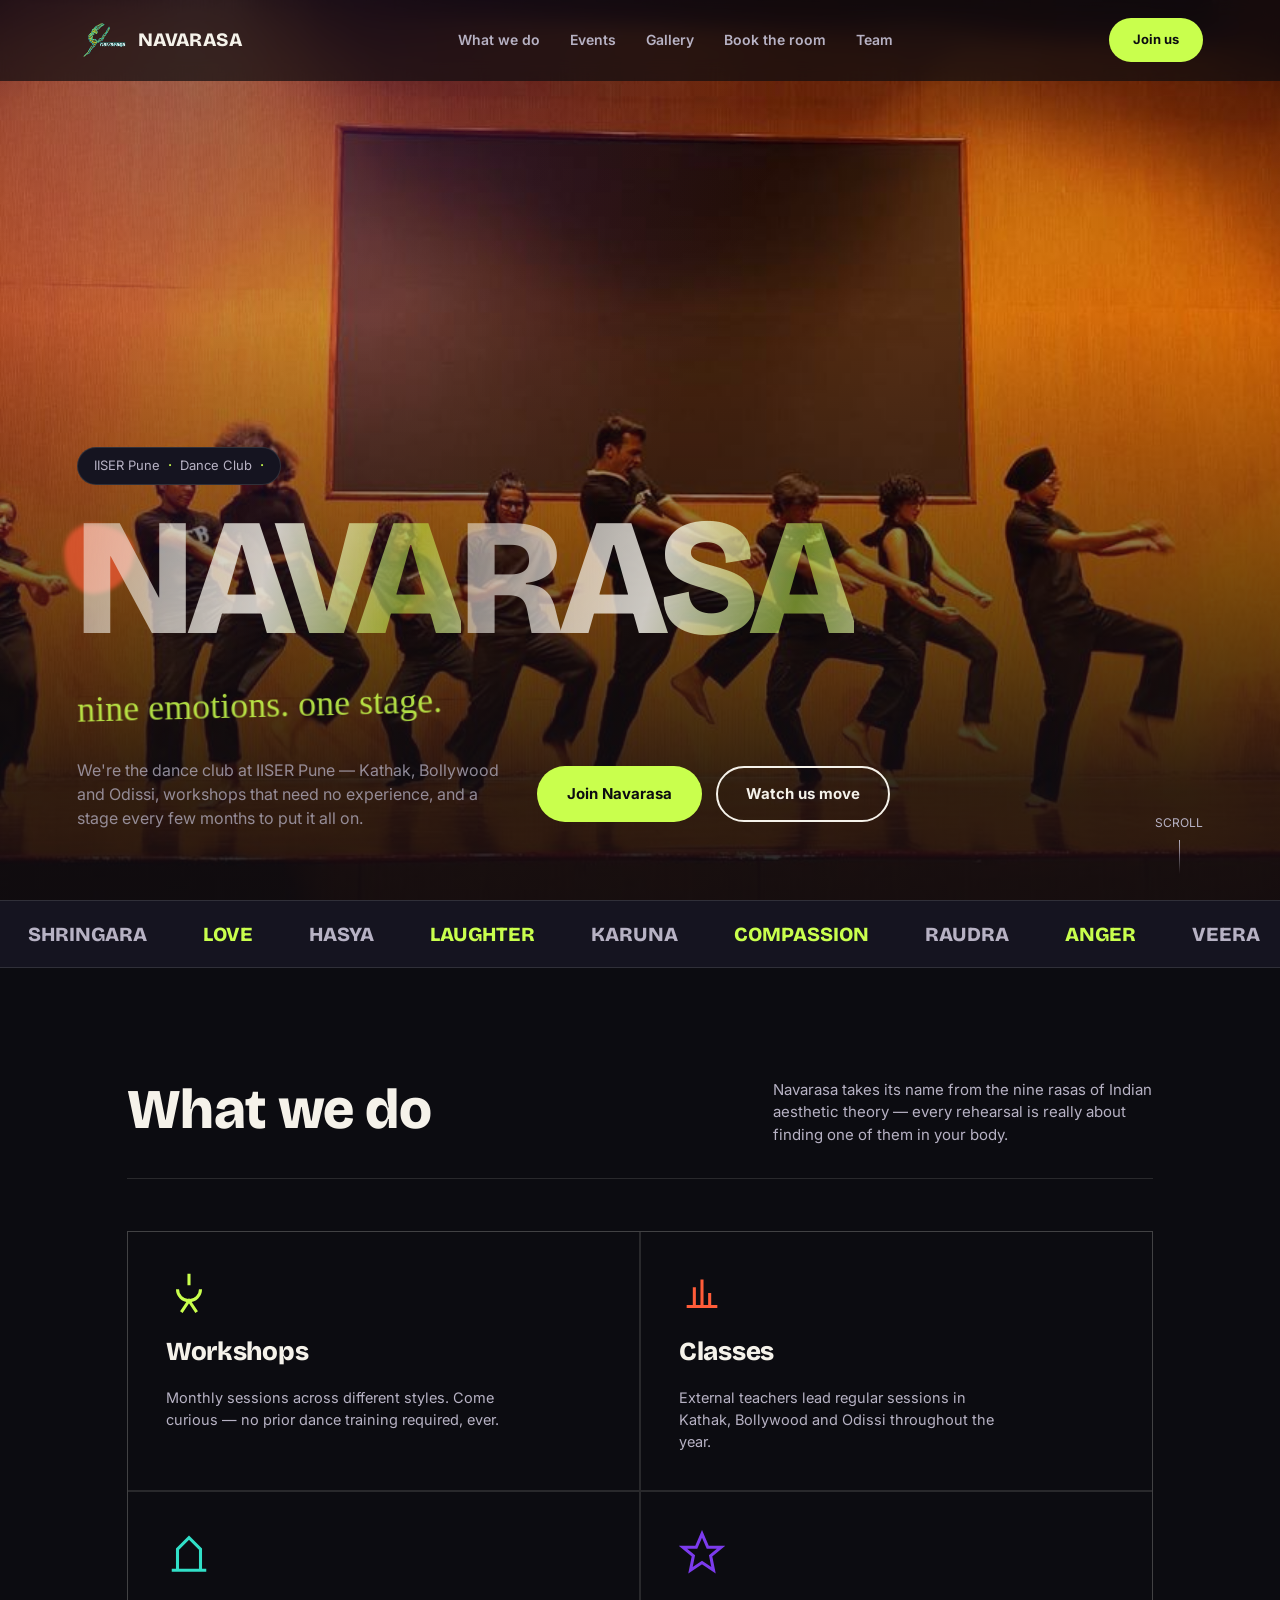
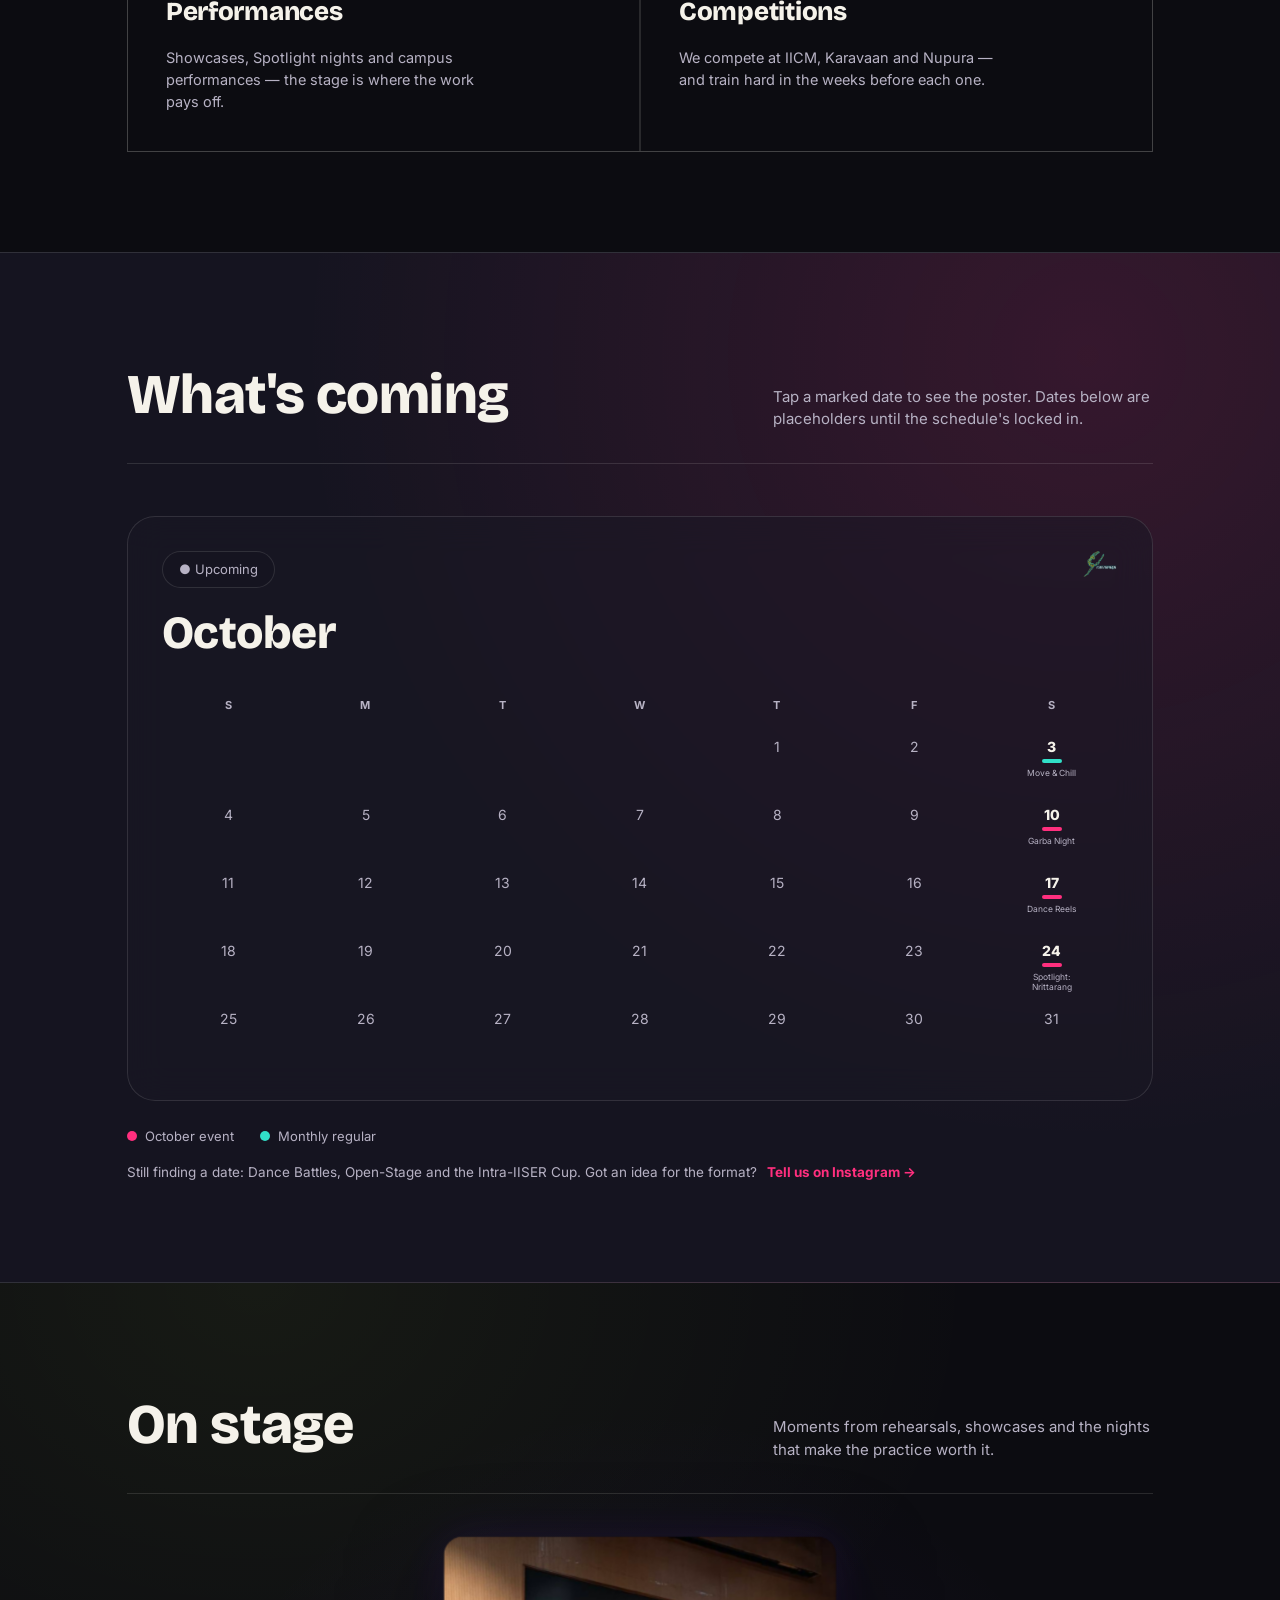
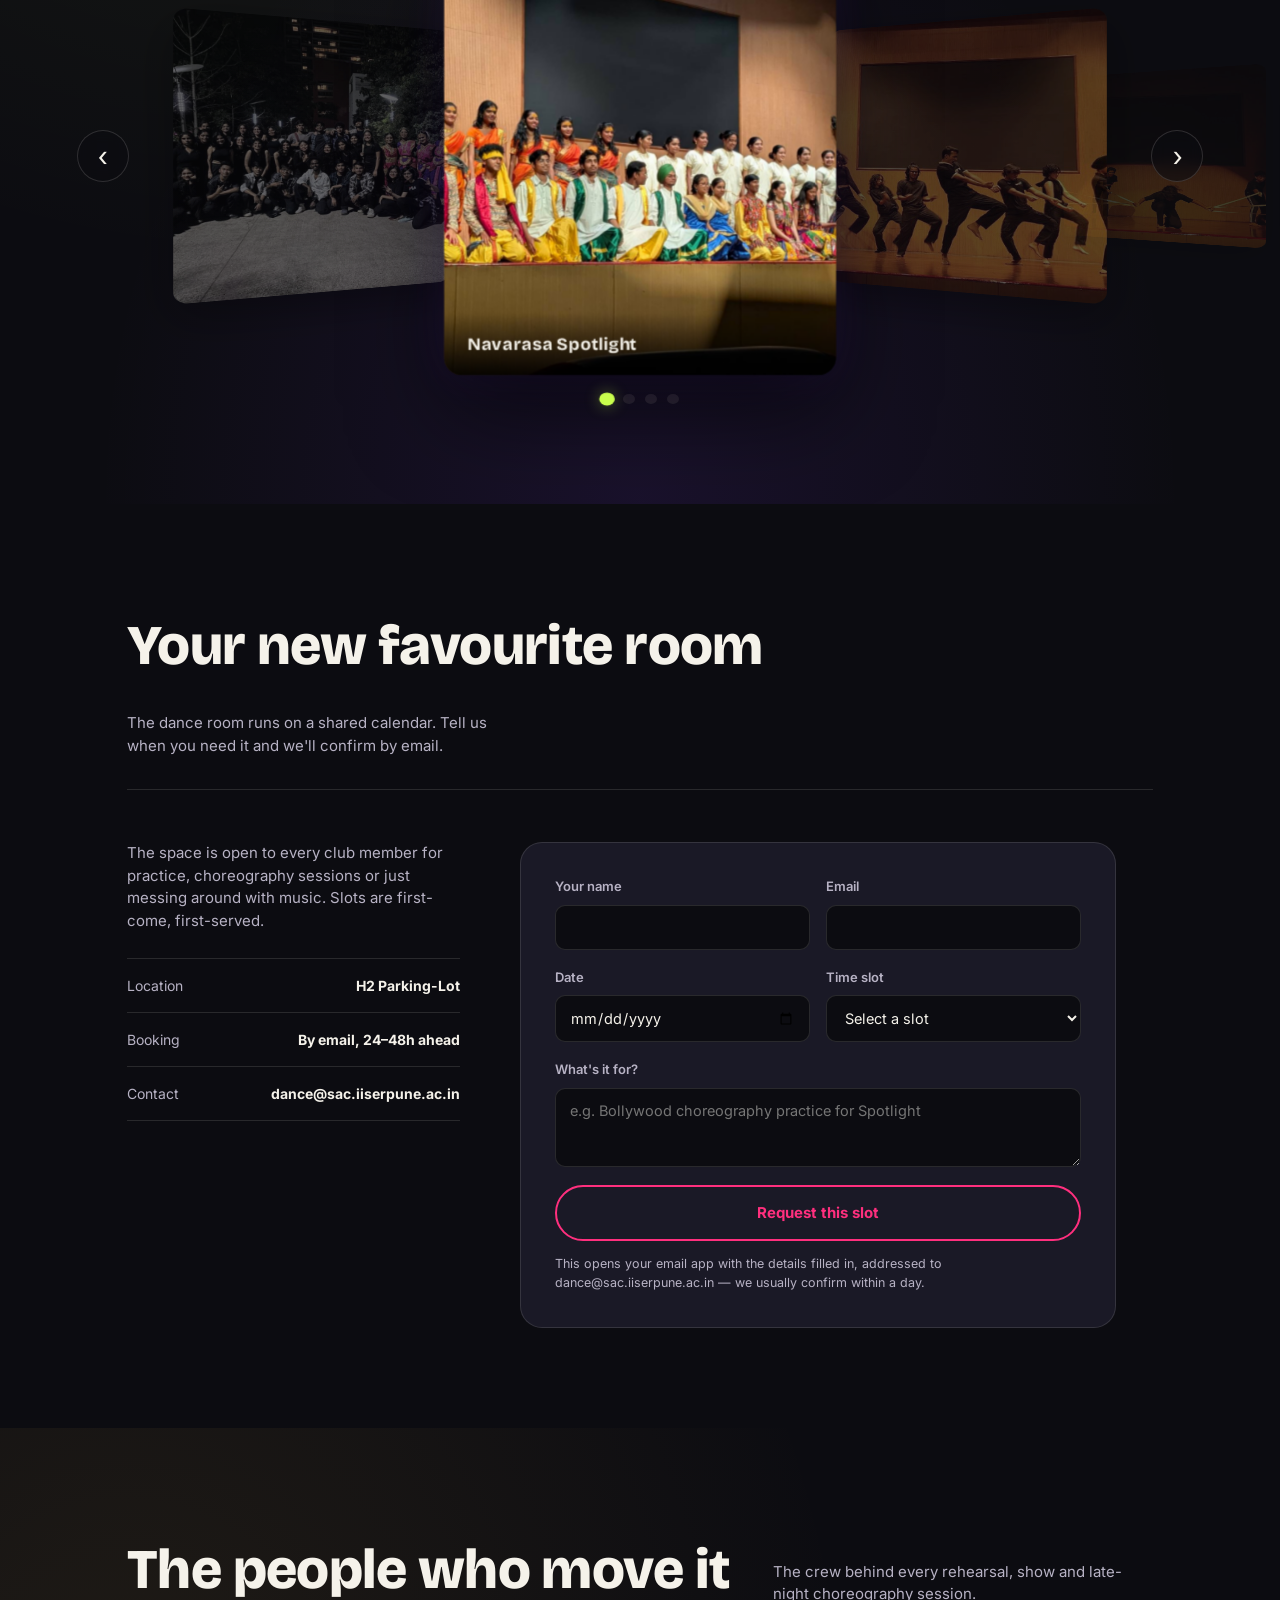
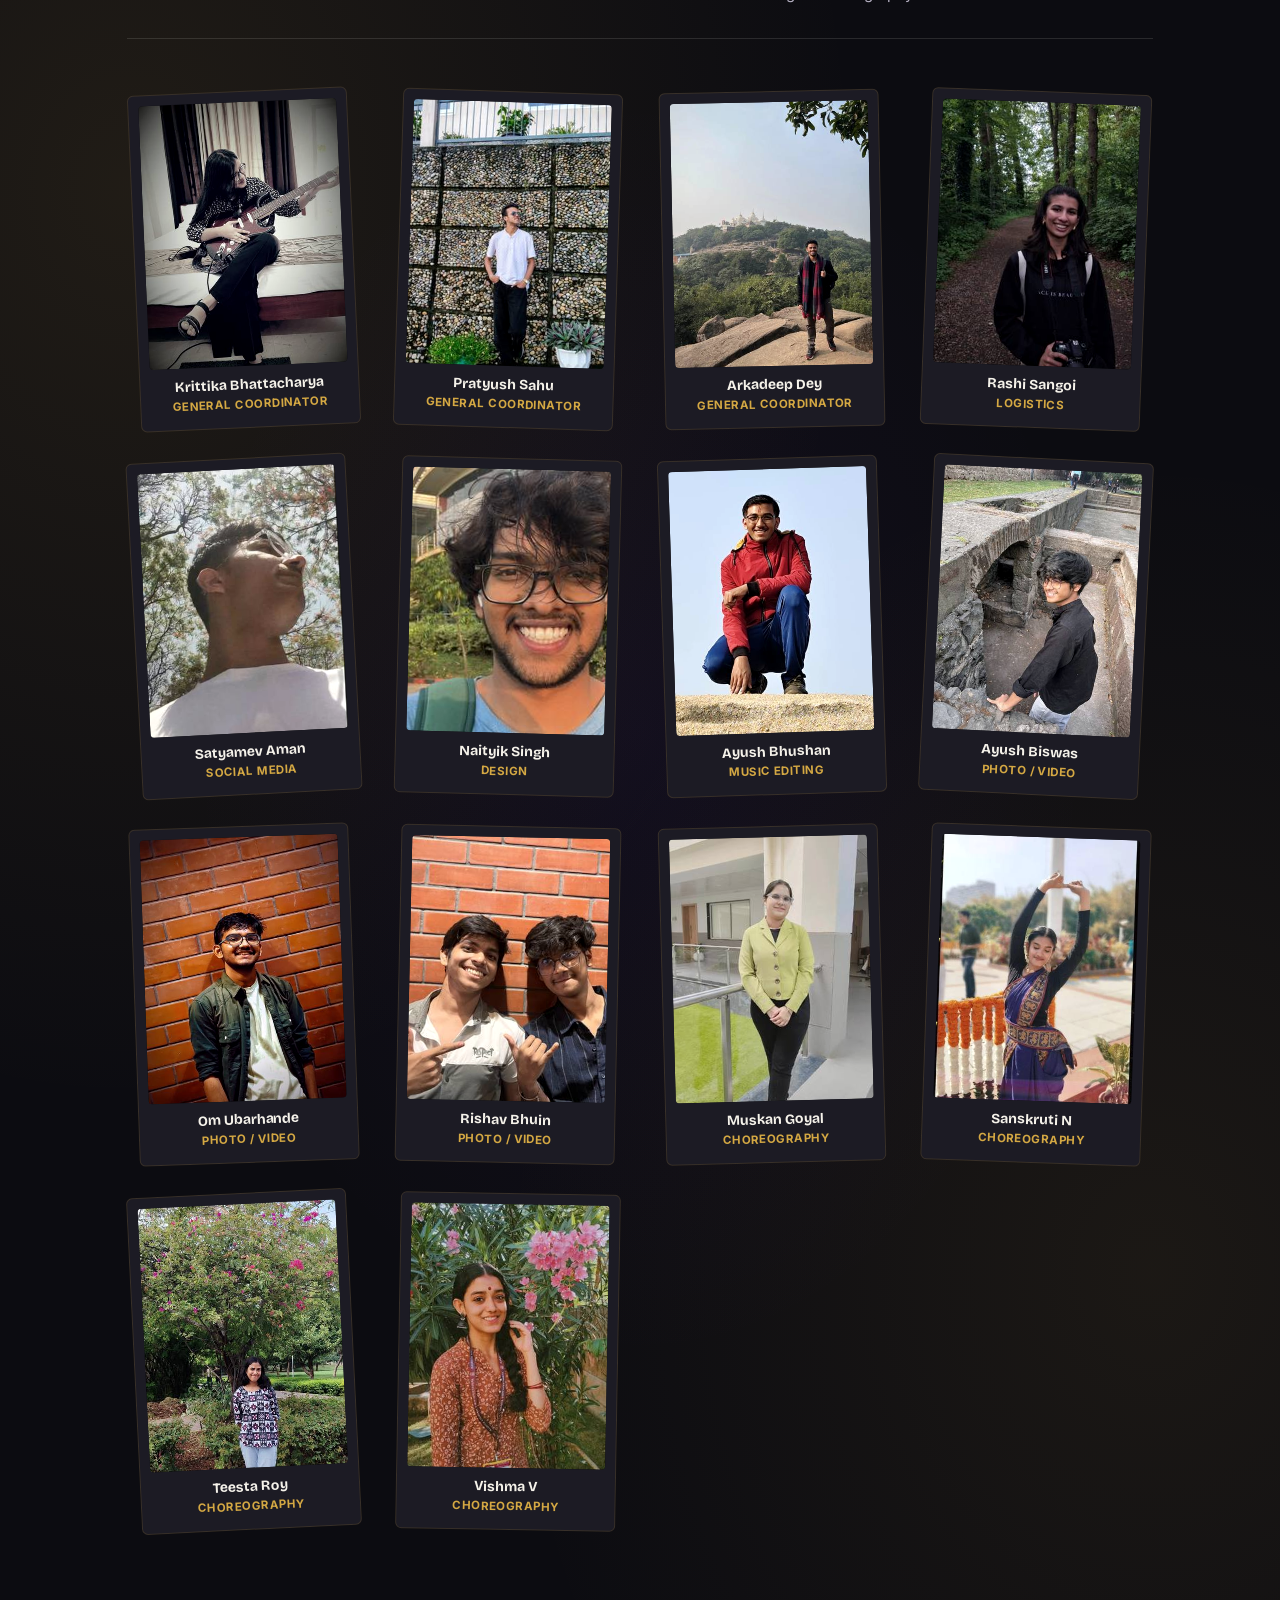
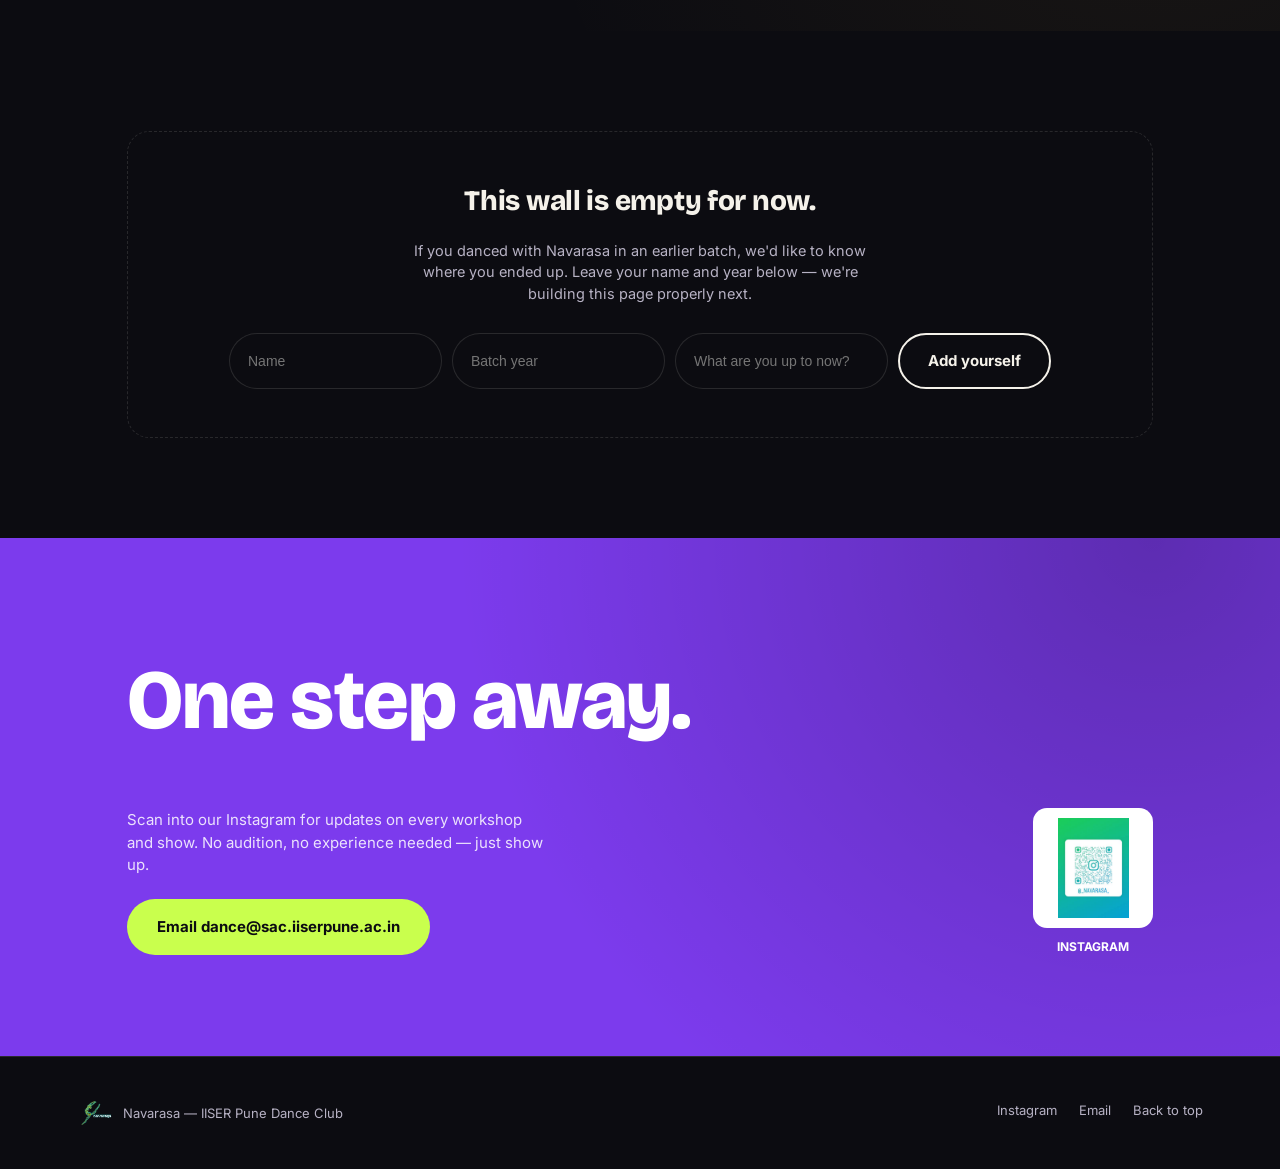
==== navarasa-site/index.html @ 0c827e40 "updated on 11-09, main appearance of calender changed and added dynamic effect" ====
<!doctype html>
<html lang="en">
<head>
<meta charset="utf-8">
<meta name="viewport" content="width=device-width, initial-scale=1">
<title>Navarasa — IISER Pune Dance Club</title>
<meta name="description" content="Navarasa is the dance club of IISER Pune. Workshops, performances and competitions across Kathak, Bollywood and Odissi.">
<link rel="preconnect" href="https://fonts.googleapis.com">
<link rel="preconnect" href="https://fonts.gstatic.com" crossorigin>
<link href="https://fonts.googleapis.com/css2?family=Bricolage+Grotesque:opsz,wght@12..96,400..800&family=Permanent+Marker&family=Inter:wght@400;500;600;700&display=swap" rel="stylesheet">
<link rel="stylesheet" href="css/style.css">
</head>
<body>

<!-- ============ NAV ============ -->
<div class="topbar" id="topbar">
  <a href="#top" class="brand"><img src="assets/logo.png" alt="Navarasa logo"><span>NAVARASA</span></a>
  <nav class="nav-links">
    <a href="#movement">What we do</a>
    <a href="#events">Events</a>
    <a href="#gallery">Gallery</a>
    <a href="#booking">Book the room</a>
    <a href="#team">Team</a>
  </nav>
  <div class="nav-cta">
    <a href="#join" class="btn btn-acid" style="padding:10px 22px; font-size:13px;">Join us</a>
    <button class="menu-btn" id="menuOpen" aria-label="Open menu">☰</button>
  </div>
</div>

<div class="drawer" id="drawer">
  <div class="drawer-head">
    <span class="brand"><img src="assets/logo.png" alt="" style="height:30px"></span>
    <button class="menu-btn" id="menuClose" aria-label="Close menu" style="border-color:var(--line)">✕</button>
  </div>
  <nav>
    <a href="#movement" class="dl">What we do</a>
    <a href="#events" class="dl">Events</a>
    <a href="#gallery" class="dl">Gallery</a>
    <a href="#booking" class="dl">Book the room</a>
    <a href="#team" class="dl">Team</a>
    <a href="#join" class="dl" style="color:var(--acid)">Join Navarasa</a>
  </nav>
</div>

<!-- ============ HERO ============ -->
<header id="top" class="hero">
  <div class="hero-media">
    <img src="assets/performance-stage.jpg" alt="Navarasa dancers performing on stage">
  </div>
  <span class="blob blob-coral"></span>

  <div class="hero-content">
    <div class="hero-badge">
      <span class="eyebrow-pill">IISER Pune <b>·</b> Dance Club <b>·</b></span>
    </div>
    <h1><span>NAVA</span><span>RASA</span></h1>
    <span class="brush">nine emotions. one stage.</span>
    <div class="hero-row">
      <p class="hero-sub">We're the dance club at IISER Pune — Kathak, Bollywood and Odissi, workshops that need no experience, and a stage every few months to put it all on.</p>
      <div style="display:flex; gap:14px; flex-wrap:wrap;">
        <a href="#join" class="btn btn-acid">Join Navarasa</a>
        <a href="#gallery" class="btn btn-outline">Watch us move</a>
      </div>
    </div>
  </div>
  <div class="scroll-cue"><span>SCROLL</span><span class="line"></span></div>
</header>

<!-- ============ MARQUEE — the nine rasas ============ -->
<div class="marquee" aria-hidden="true">
  <div class="marquee-track" id="marqueeTrack">
    <span>SHRINGARA</span><span class="on">LOVE</span><span>HASYA</span><span class="on">LAUGHTER</span><span>KARUNA</span><span class="on">COMPASSION</span><span>RAUDRA</span><span class="on">ANGER</span><span>VEERA</span><span class="on">HEROISM</span><span>BHAYANAKA</span><span class="on">FEAR</span><span>BIBHATSA</span><span class="on">DISGUST</span><span>ADBHUTA</span><span class="on">WONDER</span><span>SHANTA</span><span class="on">PEACE</span>
  </div>
</div>

<!-- ============ WHAT WE DO ============ -->
<section class="section" id="movement">
  <div class="wrap">
    <div class="head-row">
      <h2>What we do</h2>
      <p>Navarasa takes its name from the nine rasas of Indian aesthetic theory — every rehearsal is really about finding one of them in your body.</p>
    </div>
    <div class="tiles">
      <div class="tile">
        <svg class="ic" viewBox="0 0 24 24" fill="none" stroke="var(--acid)" stroke-width="1.6"><path d="M12 2v6M8 22l4-6 4 6M6 10a6 6 0 0012 0"/></svg>
        <h3>Workshops</h3>
        <p>Monthly sessions across different styles. Come curious — no prior dance training required, ever.</p>
      </div>
      <div class="tile">
        <svg class="ic" viewBox="0 0 24 24" fill="none" stroke="var(--coral)" stroke-width="1.6"><path d="M4 19h16M8 19V9m4 10V5m4 14v-7"/></svg>
        <h3>Classes</h3>
        <p>External teachers lead regular sessions in Kathak, Bollywood and Odissi throughout the year.</p>
      </div>
      <div class="tile">
        <svg class="ic" viewBox="0 0 24 24" fill="none" stroke="var(--cyan)" stroke-width="1.6"><path d="M3 21h18M6 21V10l6-6 6 6v11"/></svg>
        <h3>Performances</h3>
        <p>Showcases, Spotlight nights and campus performances — the stage is where the work pays off.</p>
      </div>
      <div class="tile">
        <svg class="ic" viewBox="0 0 24 24" fill="none" stroke="var(--violet)" stroke-width="1.6"><path d="M12 2l3 7h7l-5.5 4.5L18 21l-6-4-6 4 1.5-7.5L2 9h7z"/></svg>
        <h3>Competitions</h3>
        <p>We compete at IICM, Karavaan and Nupura — and train hard in the weeks before each one.</p>
      </div>
    </div>
  </div>
</section>

<!-- ============ EVENTS — CALENDAR ============ -->
<section class="section events-section" id="events">
  <div class="wrap">
    <div class="head-row">
      <h2>What's coming</h2>
      <p>Tap a marked date to see the poster. Dates below are placeholders until the schedule's locked in.</p>
    </div>

    <div class="calendar-card">
      <div class="calendar-head">
        <div>
          <span class="eyebrow-pill">● Upcoming</span>
          <h3 class="calendar-month">October</h3>
        </div>
        <img class="calendar-mark" src="assets/logo.png" alt="Navarasa">
      </div>
      <div class="calendar-grid" id="calendarGrid">
        <span class="cal-dow">S</span><span class="cal-dow">M</span><span class="cal-dow">T</span><span class="cal-dow">W</span><span class="cal-dow">T</span><span class="cal-dow">F</span><span class="cal-dow">S</span>
        <!-- day cells injected by script.js -->
      </div>
    </div>

    <div class="calendar-legend">
      <span class="legend-item"><span class="legend-dot cat-october"></span>October event</span>
      <span class="legend-item"><span class="legend-dot cat-monthly"></span>Monthly regular</span>
    </div>
    <p class="events-note">Still finding a date: Dance Battles, Open-Stage and the Intra-IISER Cup. Got an idea for the format? <a href="https://instagram.com/_navarasa_" target="_blank" rel="noopener">Tell us on Instagram →</a></p>
  </div>
</section>

<div class="poster-modal" id="posterModal">
  <button class="poster-close" id="posterClose">Close ✕</button>
  <div class="poster-card" id="posterCard"></div>
</div>

<!-- ============ GALLERY — 3D CAROUSEL ============ -->
<section class="section gallery-section" id="gallery">
  <div class="wrap">
    <div class="head-row">
      <h2>On stage</h2>
      <p>Moments from rehearsals, showcases and the nights that make the practice worth it.</p>
    </div>
  </div>
  <div class="stage-carousel-wrap">
    <button class="carousel-arrow carousel-prev" id="carouselPrev" aria-label="Previous image">‹</button>
    <div class="stage-carousel" id="stageCarousel">
      <div class="carousel-track" id="carouselTrack">
        <div class="carousel-slide" data-full="assets/dancers-stage-1.jpg">
          <img src="assets/dancers-stage-1.jpg" alt="Navarasa dancers in costume on stage">
          <span class="slide-label">Navarasa Spotlight</span>
        </div>
        <div class="carousel-slide" data-full="assets/performance-stage.jpg">
          <img src="assets/performance-stage.jpg" alt="Contemporary dance on stage">
          <span class="slide-label">Stage Nights</span>
        </div>
        <div class="carousel-slide" data-full="assets/dancers-group-1.jpg">
          <img src="assets/dancers-group-1.jpg" alt="Ribbon dance performance">
          <span class="slide-label">Group Performance</span>
        </div>
        <div class="carousel-slide" data-full="assets/dancers-group-2.jpg">
          <img src="assets/dancers-group-2.jpg" alt="Navarasa team photo after a show">
          <span class="slide-label">After the Show</span>
        </div>
      </div>
    </div>
    <button class="carousel-arrow carousel-next" id="carouselNext" aria-label="Next image">›</button>
  </div>
  <div class="carousel-dots" id="carouselDots"></div>
</section>

<div class="lightbox" id="lightbox">
  <button class="lightbox-close" id="lightboxClose" aria-label="Close">✕</button>
  <img id="lightboxImg" src="" alt="">
</div>

<!-- ============ BOOKING ============ -->
<section class="section booking" id="booking">
  <span class="vertical-note">BOOK THE ROOM</span>
  <div class="wrap">
    <div class="head-row">
      <h2>Your new favourite room</h2>
      <p>The dance room runs on a shared calendar. Tell us when you need it and we'll confirm by email.</p>
    </div>
    <div class="booking-wrap">
      <div>
        <p style="color:var(--paper-dim); font-size:15px; max-width:400px;">The space is open to every club member for practice, choreography sessions or just messing around with music. Slots are first-come, first-served.</p>
        <div class="room-facts">
          <div><span>Location</span><b>H2 Parking-Lot</b></div>
          <div><span>Booking</span><b>By email, 24–48h ahead</b></div>
          <div><span>Contact</span><b>dance@sac.iiserpune.ac.in</b></div>
        </div>
      </div>

      <form class="form-card" id="bookingForm">
        <div class="field-row">
          <div class="field"><label for="bName">Your name</label><input type="text" id="bName" required></div>
          <div class="field"><label for="bEmail">Email</label><input type="email" id="bEmail" required></div>
        </div>
        <div class="field-row">
          <div class="field"><label for="bDate">Date</label><input type="date" id="bDate" required></div>
          <div class="field"><label for="bSlot">Time slot</label>
            <select id="bSlot" required>
              <option value="">Select a slot</option>
              <option>7:00 AM – 9:00 AM</option>
              <option>5:00 PM – 7:00 PM</option>
              <option>7:00 PM – 9:00 PM</option>
              <option>9:00 PM – 11:00 PM</option>
            </select>
          </div>
        </div>
        <div class="field"><label for="bPurpose">What's it for?</label><textarea id="bPurpose" rows="3" placeholder="e.g. Bollywood choreography practice for Spotlight"></textarea></div>
        <button type="submit" class="btn btn-magenta-outline" style="width:100%;">Request this slot</button>
        <p class="form-note">This opens your email app with the details filled in, addressed to dance@sac.iiserpune.ac.in — we usually confirm within a day.</p>
        <div class="confirm-box" id="confirmBox">Your email app should now be open with the request drafted. Send it and we'll get back to you.</div>
      </form>
    </div>
  </div>
</section>

<!-- ============ TEAM — POLAROID, DYNAMIC ============ -->
<section class="section team-section" id="team">
  <div class="team-bg-decor"></div>
  <div class="wrap">
    <div class="head-row">
      <h2>The people who move it</h2>
      <p>The crew behind every rehearsal, show and late-night choreography session.</p>
    </div>

    <div class="polaroid-grid" id="polaroidGrid">
      <div class="polaroid-card" style="--tilt:-2.5deg">
        <div class="polaroid-frame"><img src="assets/team-krittika.jpg" alt="Krittika Bhattacharya"></div>
        <div class="polaroid-info"><span class="polaroid-name">Krittika Bhattacharya</span><span class="polaroid-role">General Coordinator</span></div>
      </div>
      <div class="polaroid-card" style="--tilt:1.8deg">
        <div class="polaroid-frame"><img src="assets/team-pratyush.jpg" alt="Pratyush Sahu"></div>
        <div class="polaroid-info"><span class="polaroid-name">Pratyush Sahu</span><span class="polaroid-role">General Coordinator</span></div>
      </div>
      <div class="polaroid-card" style="--tilt:-1.2deg">
        <div class="polaroid-frame"><img src="assets/team-arkadeep.jpg" alt="Arkadeep Dey"></div>
        <div class="polaroid-info"><span class="polaroid-name">Arkadeep Dey</span><span class="polaroid-role">General Coordinator</span></div>
      </div>
      <div class="polaroid-card" style="--tilt:2.2deg">
        <div class="polaroid-frame"><img src="assets/team-rashi.jpg" alt="Rashi Sangoi"></div>
        <div class="polaroid-info"><span class="polaroid-name">Rashi Sangoi</span><span class="polaroid-role">Logistics</span></div>
      </div>
      <div class="polaroid-card" style="--tilt:-3deg">
        <div class="polaroid-frame"><img src="assets/team-satyamev.jpg" alt="Satyamev Aman"></div>
        <div class="polaroid-info"><span class="polaroid-name">Satyamev Aman</span><span class="polaroid-role">Social Media</span></div>
      </div>
      <div class="polaroid-card" style="--tilt:1.5deg">
        <div class="polaroid-frame"><img src="assets/team-naityik.jpg" alt="Naityik Singh"></div>
        <div class="polaroid-info"><span class="polaroid-name">Naityik Singh</span><span class="polaroid-role">Design</span></div>
      </div>
      <div class="polaroid-card" style="--tilt:-1.8deg">
        <div class="polaroid-frame"><img src="assets/team-ayushb.jpg" alt="Ayush Bhushan"></div>
        <div class="polaroid-info"><span class="polaroid-name">Ayush Bhushan</span><span class="polaroid-role">Music Editing</span></div>
      </div>
      <div class="polaroid-card" style="--tilt:2.8deg">
        <div class="polaroid-frame"><img src="assets/team-ayushbiswas.jpg" alt="Ayush Biswas"></div>
        <div class="polaroid-info"><span class="polaroid-name">Ayush Biswas</span><span class="polaroid-role">Photo / Video</span></div>
      </div>
      <div class="polaroid-card" style="--tilt:-2deg">
        <div class="polaroid-frame"><img src="assets/team-om.jpg" alt="Om Ubarhande"></div>
        <div class="polaroid-info"><span class="polaroid-name">Om Ubarhande</span><span class="polaroid-role">Photo / Video</span></div>
      </div>
      <div class="polaroid-card" style="--tilt:1.2deg">
        <div class="polaroid-frame"><img src="assets/team-rishav.jpg" alt="Rishav Bhuin"></div>
        <div class="polaroid-info"><span class="polaroid-name">Rishav Bhuin</span><span class="polaroid-role">Photo / Video</span></div>
      </div>
      <div class="polaroid-card" style="--tilt:-1.5deg">
        <div class="polaroid-frame"><img src="assets/team-muskan.jpg" alt="Muskan Goyal"></div>
        <div class="polaroid-info"><span class="polaroid-name">Muskan Goyal</span><span class="polaroid-role">Choreography</span></div>
      </div>
      <div class="polaroid-card" style="--tilt:2deg">
        <div class="polaroid-frame"><img src="assets/team-sanskruti.jpg" alt="Sanskruti N"></div>
        <div class="polaroid-info"><span class="polaroid-name">Sanskruti N</span><span class="polaroid-role">Choreography</span></div>
      </div>
      <div class="polaroid-card" style="--tilt:-2.8deg">
        <div class="polaroid-frame"><img src="assets/team-teesta.jpg" alt="Teesta Roy"></div>
        <div class="polaroid-info"><span class="polaroid-name">Teesta Roy</span><span class="polaroid-role">Choreography</span></div>
      </div>
      <div class="polaroid-card" style="--tilt:1deg">
        <div class="polaroid-frame"><img src="assets/team-vishma.jpg" alt="Vishma V"></div>
        <div class="polaroid-info"><span class="polaroid-name">Vishma V</span><span class="polaroid-role">Choreography</span></div>
      </div>
    </div>
  </div>
</section>

<!-- ============ ALUMNI ============ -->
<section class="section" id="alumni">
  <div class="wrap">
    <div class="alumni-box">
      <h3>This wall is empty for now.</h3>
      <p>If you danced with Navarasa in an earlier batch, we'd like to know where you ended up. Leave your name and year below — we're building this page properly next.</p>
      <form class="alumni-form" id="alumniForm">
        <input type="text" placeholder="Name" id="alName" required>
        <input type="text" placeholder="Batch year" id="alYear" required>
        <input type="text" placeholder="What are you up to now?" id="alNow">
        <button type="submit" class="btn btn-outline">Add yourself</button>
      </form>
      <p class="form-note" id="alumniNote" style="display:none; color:var(--acid);">Thanks — this opens an email to the club so we can add you.</p>
    </div>
  </div>
</section>

<!-- ============ JOIN ============ -->
<section class="section join" id="join">
  <div class="wrap">
    <h2>One step away.</h2>
    <div class="join-row">
      <div class="join-info">
        <p>Scan into our Instagram for updates on every workshop and show. No audition, no experience needed — just show up.</p>
        <a href="mailto:dance@sac.iiserpune.ac.in" class="btn btn-acid">Email dance@sac.iiserpune.ac.in</a>
      </div>
      <div class="qr-row">
        <div class="qr-card"><div class="box"><img src="assets/qr-instagram.jpg" alt="Instagram QR code for @_navarasa_"></div><span>INSTAGRAM</span></div>
      </div>
    </div>
  </div>
</section>

<footer>
  <a href="#top" class="fbrand"><img src="assets/logo.png" alt=""><span>Navarasa — IISER Pune Dance Club</span></a>
  <div class="flinks">
    <a href="https://instagram.com/_navarasa_" target="_blank" rel="noopener">Instagram</a>
    <a href="mailto:dance@sac.iiserpune.ac.in">Email</a>
    <a href="#top">Back to top</a>
  </div>
</footer>

<script src="js/script.js"></script>
</body>
</html>
---- navarasa-site/css/style.css ----
/* ============ TOKENS ============ */
:root{
  --ink:#0c0c11;
  --ink-soft:#151420;
  --card:#1a1926;
  --line:rgba(245,242,234,.12);
  --paper:#f5f2ea;
  --paper-dim:#b7b2c4;
  --violet:#7c3bed;
  --violet-deep:#4b1fb0;
  --acid:#c9ff4d;
  --coral:#ff5c39;
  --magenta:#ff2f7e;
  --cyan:#31e0c8;
  --gold:#d4a843;

  --display:"Bricolage Grotesque", "Inter", sans-serif;
  --brush:"Permanent Marker", cursive;
  --sans:"Inter", -apple-system, sans-serif;

  --wrap: 1180px;
  --edge: 6vw;
}
@media (max-width:640px){ :root{ --edge: 22px; } }

*{ box-sizing:border-box; }
html{ scroll-behavior:smooth; }
body{
  margin:0;
  background:var(--ink);
  color:var(--paper);
  font-family:var(--sans);
  line-height:1.5;
  -webkit-font-smoothing:antialiased;
}
img{ max-width:100%; display:block; }
a{ color:inherit; text-decoration:none; }
h1,h2,h3,h4{ font-family:var(--display); font-weight:800; margin:0; letter-spacing:-0.01em; }
p{ margin:0; }
:focus-visible{ outline:3px solid var(--acid); outline-offset:3px; }
button{ font:inherit; color:inherit; cursor:pointer; }

.wrap{ max-width:var(--wrap); margin:0 auto; padding:0 var(--edge); }
.section{ padding:100px 0; position:relative; }
@media (max-width:640px){ .section{ padding:64px 0; } }

.eyebrow-pill{
  display:inline-flex; align-items:center; gap:8px;
  background:var(--ink-soft); border:1px solid var(--line);
  padding:8px 16px; border-radius:999px;
  font-size:13px; color:var(--paper-dim);
}
.eyebrow-pill b{ color:var(--acid); font-weight:600; }

.btn{
  display:inline-flex; align-items:center; justify-content:center; gap:10px;
  padding:15px 28px; border-radius:999px; font-weight:700; font-size:15px;
  border:2px solid transparent; transition:transform .18s ease, background .18s ease;
  cursor:pointer;
}
.btn:hover{ transform:translateY(-2px); }
.btn-acid{ background:var(--acid); color:#0c0c11; }
.btn-acid:hover{ background:#dfffa0; }
.btn-outline{ background:transparent; border-color:var(--paper); color:var(--paper); }
.btn-outline:hover{ background:var(--paper); color:#0c0c11; }
.btn-magenta-outline{ background:transparent; border-color:var(--magenta); color:var(--magenta); }
.btn-magenta-outline:hover{ background:var(--magenta); color:#fff; }

.tag{
  font-size:12px; font-weight:700; letter-spacing:.02em;
  padding:5px 12px; border-radius:999px; display:inline-block;
}
.status-october{ background:rgba(255,47,126,.16); color:var(--magenta); }
.status-monthly{ background:rgba(49,224,200,.16); color:var(--cyan); }

@media (prefers-reduced-motion: reduce){
  *{ animation-duration:.001ms !important; animation-iteration-count:1 !important; transition-duration:.001ms !important; scroll-behavior:auto !important; }
}

/* ============ NAV ============ */
.topbar{
  position:fixed; top:0; left:0; right:0; z-index:500;
  display:flex; align-items:center; justify-content:space-between;
  padding:18px var(--edge);
  background:rgba(12,12,17,.7);
  backdrop-filter:blur(10px);
  border-bottom:1px solid transparent;
  transition:border-color .3s, background .3s;
}
.topbar.scrolled{ border-color:var(--line); background:rgba(12,12,17,.92); }
.brand{ display:flex; align-items:center; gap:10px; }
.brand img{ height:34px; width:auto; }
.brand span{ font-family:var(--display); font-weight:800; font-size:19px; letter-spacing:.02em; }
.nav-links{ display:flex; gap:30px; font-size:14px; font-weight:600; }
.nav-links a{ color:var(--paper-dim); transition:color .2s; }
.nav-links a:hover{ color:var(--acid); }
.nav-cta{ display:flex; align-items:center; gap:16px; }
.menu-btn{
  display:none; background:none; border:1px solid var(--line); border-radius:10px;
  width:42px; height:42px; place-items:center;
}
@media (max-width:860px){
  .nav-links{ display:none; }
  .menu-btn{ display:grid; }
}
.drawer{
  position:fixed; inset:0; z-index:600; background:var(--ink);
  transform:translateY(-100%); transition:transform .35s cubic-bezier(.7,0,.2,1);
  display:flex; flex-direction:column; padding:24px var(--edge);
}
.drawer.open{ transform:none; }
.drawer-head{ display:flex; justify-content:space-between; align-items:center; margin-bottom:40px; }
.drawer nav{ display:flex; flex-direction:column; gap:26px; font-family:var(--display); font-size:32px; font-weight:800; }
.drawer nav a{ color:var(--paper); }

/* ============ HERO ============ */
.hero{
  position:relative; min-height:100vh; display:flex; flex-direction:column;
  justify-content:flex-end; overflow:hidden; padding-top:110px;
}
.hero-media{ position:absolute; inset:0; z-index:0; }
.hero-media img{ width:100%; height:100%; object-fit:cover; object-position:center 30%; filter:saturate(1.05); }
/* Lighter overlay so the background image shows through more clearly */
.hero-media::after{
  content:""; position:absolute; inset:0;
  background:
    linear-gradient(180deg, rgba(12,12,17,.30) 0%, rgba(12,12,17,.15) 35%, rgba(12,12,17,.85) 88%),
    radial-gradient(circle at 12% 8%, rgba(124,59,237,.30), transparent 45%);
}
/* Only the coral blob remains — green/acid blob removed */
.blob{ position:absolute; border-radius:50%; filter:blur(2px); z-index:1; pointer-events:none; }
.blob-coral{ width:70px; height:70px; background:var(--coral); bottom:34%; left:5vw; opacity:.65; border-radius:38% 62% 60% 40%/40% 40% 60% 60%; }

.hero-content{ position:relative; z-index:2; padding:0 var(--edge) 70px; }
.hero-badge{ margin-bottom:22px; }

/* Dynamic shimmer text — soft, low-saturation, so the photo behind still reads */
.hero h1{
  font-size:clamp(58px, 13vw, 168px); line-height:.86; letter-spacing:-.03em;
}
.hero h1 span{
  display:inline-block;
  background:linear-gradient(105deg,
    rgba(245,242,234,.5) 0%,
    rgba(245,242,234,.82) 20%,
    rgba(201,255,77,.5) 34%,
    rgba(245,242,234,.82) 48%,
    rgba(245,242,234,.5) 62%,
    rgba(245,242,234,.82) 80%,
    rgba(245,242,234,.5) 100%);
  background-size:260% 100%;
  -webkit-background-clip:text; background-clip:text; color:transparent;
  opacity:0; transform:translateY(40px);
  animation: riseUp .7s cubic-bezier(.2,.8,.2,1) forwards, heroShimmer 9s ease-in-out infinite;
}
.hero h1 span:nth-child(1){ animation-delay:.05s, 0s; }
.hero h1 span:nth-child(2){ animation-delay:.16s, .3s; }
@keyframes heroShimmer{
  0%{ background-position:0% 50%; }
  100%{ background-position:-260% 50%; }
}
@keyframes riseUp{ to{ opacity:1; transform:none; } }
.hero .brush{
  font-family:var(--brush); font-weight:400; color:var(--acid);
  font-size:clamp(22px, 3vw, 36px); display:block; margin-top:18px; transform:rotate(-1.5deg);
  opacity:.85;
}
.hero-row{ display:flex; flex-wrap:wrap; align-items:center; gap:20px; margin-top:36px; }
.hero-sub{ max-width:440px; color:rgba(183,178,196,.75); font-size:16px; }
.scroll-cue{ position:absolute; bottom:26px; right:var(--edge); z-index:2; color:var(--paper-dim); font-size:12px; display:flex; flex-direction:column; align-items:center; gap:8px; }
.scroll-cue .line{ width:1px; height:34px; background:linear-gradient(var(--paper-dim), transparent); animation:scrolldown 1.8s ease-in-out infinite; }
@keyframes scrolldown{ 0%{ transform:scaleY(0); transform-origin:top;} 50%{transform:scaleY(1); transform-origin:top;} 51%{transform-origin:bottom;} 100%{transform:scaleY(0); transform-origin:bottom;} }

/* (hero h1 span entrance + shimmer animation now defined above, combined) */

/* ============ MARQUEE ============ */
.marquee{
  border-top:1px solid var(--line); border-bottom:1px solid var(--line);
  background:var(--ink-soft); overflow:hidden; padding:18px 0;
}
.marquee-track{ display:flex; white-space:nowrap; width:max-content; animation:scroll 32s linear infinite; }
.marquee-track span{ font-family:var(--display); font-weight:800; font-size:20px; padding:0 28px; color:var(--paper-dim); }
.marquee-track span.on{ color:var(--acid); }
@keyframes scroll{ from{ transform:translateX(0); } to{ transform:translateX(-50%); } }

/* ============ SECTION HEADINGS ============ */
.head-row{ display:flex; align-items:flex-end; justify-content:space-between; gap:24px; flex-wrap:wrap; margin-bottom:52px; border-bottom:1px solid var(--line); padding-bottom:26px; }
.head-row h2{ font-size:clamp(34px,5vw,56px); }
.head-row p{ max-width:380px; color:var(--paper-dim); font-size:15px; padding-bottom:6px; }

/* ============ MOVEMENT / FEATURE TILES ============ */
.tiles{ display:grid; grid-template-columns:1fr 1fr; gap:2px; background:var(--line); border:1px solid var(--line); }
@media (max-width:760px){ .tiles{ grid-template-columns:1fr; } }
.tile{ background:var(--ink); padding:38px; display:flex; flex-direction:column; gap:16px; transition:background .25s; }
.tile:hover{ background:var(--ink-soft); }
.tile .ic{ width:46px; height:46px; }
.tile h3{ font-size:26px; }
.tile p{ color:var(--paper-dim); font-size:14.5px; max-width:340px; }

/* ============ EVENTS — CALENDAR ============ */
.events-section{ background:radial-gradient(circle at 85% 10%, rgba(255,47,126,.14), transparent 55%), var(--ink-soft); border-top:1px solid var(--line); border-bottom:1px solid var(--line); }

.calendar-card{
  background:rgba(26,25,38,.55);
  backdrop-filter:blur(18px); -webkit-backdrop-filter:blur(18px);
  border:1px solid var(--line); border-radius:28px;
  padding:34px; margin-bottom:26px;
}
@media (max-width:640px){ .calendar-card{ padding:22px 16px; border-radius:20px; } }
.calendar-head{ display:flex; justify-content:space-between; align-items:flex-start; margin-bottom:30px; gap:16px; }
.calendar-head .eyebrow-pill{ margin-bottom:10px; }
.calendar-month{ font-size:clamp(30px,5vw,46px); }
.calendar-mark{ height:26px; width:auto; opacity:.75; }

.calendar-grid{ display:grid; grid-template-columns:repeat(7,1fr); gap:4px; }
.cal-dow{ text-align:center; font-size:11px; font-weight:700; letter-spacing:.05em; text-transform:uppercase; color:var(--paper-dim); padding-bottom:12px; }
.cal-day{
  min-height:64px; border-radius:10px; padding-top:10px;
  display:flex; flex-direction:column; align-items:center; gap:5px;
  font-size:14px; color:var(--paper-dim); text-align:center;
  transition:background .2s;
}
.cal-day.empty{ visibility:hidden; }
.cal-day .num{ line-height:1; }
.cal-day.marked{ cursor:pointer; }
.cal-day.marked .num{ color:var(--paper); font-weight:800; }
.cal-day.marked:hover{ background:rgba(245,242,234,.06); }
.cal-day .dot-bar{ width:20px; height:4px; border-radius:2px; }
.cal-day .cal-cap{ font-size:8.5px; line-height:1.25; color:var(--paper-dim); max-width:60px; }
.dot-bar.cat-october{ background:var(--magenta); }
.dot-bar.cat-monthly{ background:var(--cyan); }
@media (max-width:640px){
  .cal-day{ min-height:52px; font-size:12px; padding-top:8px; }
  .cal-day .cal-cap{ display:none; }
}

.calendar-legend{ display:flex; gap:26px; flex-wrap:wrap; margin-bottom:16px; }
.legend-item{ display:flex; align-items:center; gap:8px; font-size:13px; color:var(--paper-dim); }
.legend-dot{ width:10px; height:10px; border-radius:50%; flex:none; }
.legend-dot.cat-october{ background:var(--magenta); }
.legend-dot.cat-monthly{ background:var(--cyan); }

.events-note{ margin-top:6px; color:var(--paper-dim); font-size:13.5px; display:flex; align-items:center; gap:10px; flex-wrap:wrap; }
.events-note a{ color:var(--magenta); font-weight:700; }

/* poster modal (opened by clicking a marked calendar date) */
.poster-modal{ position:fixed; inset:0; z-index:900; background:rgba(8,8,10,.88); display:none; align-items:center; justify-content:center; padding:6vw; }
.poster-modal.open{ display:flex; }
.poster-close{
  position:absolute; top:24px; right:28px; background:none; border:1px solid var(--line);
  color:var(--paper); padding:9px 18px; border-radius:999px; font-size:11px;
  letter-spacing:.12em; text-transform:uppercase; transition:border-color .2s, color .2s;
}
.poster-close:hover{ border-color:var(--acid); color:var(--acid); }
.poster-card{
  background:var(--card); border:1px solid var(--line); border-radius:20px;
  max-width:420px; width:100%; overflow:hidden; text-align:center;
}
.poster-card img{ width:100%; display:block; }
.poster-card .poster-body{ padding:32px 28px; }
.poster-card .poster-tag{ margin-bottom:16px; }
.poster-card h3{ font-family:var(--brush); font-size:30px; font-weight:400; margin-bottom:8px; color:var(--paper); }
.poster-card .poster-date{ color:var(--paper-dim); font-size:13px; margin-bottom:18px; }
.poster-card .poster-placeholder-note{ font-size:12.5px; color:var(--paper-dim); border-top:1px solid var(--line); padding-top:16px; }
.poster-card .poster-placeholder-note a{ color:var(--magenta); font-weight:700; }

/* ============ GALLERY — 3D CAROUSEL ============ */
.gallery-section{
  background:
    radial-gradient(ellipse at 50% 100%, rgba(124,59,237,.12), transparent 60%),
    radial-gradient(ellipse at 20% 0%, rgba(201,255,77,.06), transparent 50%),
    var(--ink);
  overflow:hidden;
}

.stage-carousel-wrap{
  position:relative;
  display:flex;
  align-items:center;
  justify-content:center;
  padding:0 var(--edge);
  min-height:420px;
  perspective:1200px;
}

.stage-carousel{
  position:relative;
  width:100%;
  max-width:900px;
  height:420px;
  perspective:1200px;
  transform-style:preserve-3d;
}

.carousel-track{
  position:relative;
  width:100%;
  height:100%;
  transform-style:preserve-3d;
}

.carousel-slide{
  position:absolute;
  top:50%; left:50%;
  width:340px;
  height:380px;
  transform:translate(-50%,-50%) rotateY(0deg) translateZ(0px) scale(0.6);
  transition:all .65s cubic-bezier(.4,0,.2,1);
  border-radius:16px;
  overflow:hidden;
  cursor:pointer;
  opacity:0;
  pointer-events:none;
  box-shadow:0 20px 60px rgba(0,0,0,.5);
}
.carousel-slide img{
  width:100%; height:100%; object-fit:cover;
  filter:brightness(.7) saturate(.9);
  transition:filter .65s ease;
}
.carousel-slide .slide-label{
  position:absolute;
  bottom:0; left:0; right:0;
  padding:16px 20px;
  background:linear-gradient(transparent, rgba(0,0,0,.85));
  color:var(--paper);
  font-family:var(--display);
  font-weight:700;
  font-size:15px;
  letter-spacing:.02em;
  opacity:0;
  transform:translateY(10px);
  transition:opacity .4s ease, transform .4s ease;
}

/* Active center slide */
.carousel-slide.active{
  transform:translate(-50%,-50%) rotateY(0deg) translateZ(80px) scale(1);
  opacity:1;
  pointer-events:auto;
  z-index:10;
  box-shadow:
    0 30px 80px rgba(0,0,0,.6),
    0 0 40px rgba(124,59,237,.15);
}
.carousel-slide.active img{
  filter:brightness(1) saturate(1.1);
}
.carousel-slide.active .slide-label{
  opacity:1;
  transform:translateY(0);
}

/* Prev slide (left) */
.carousel-slide.prev{
  transform:translate(-50%,-50%) translateX(-320px) rotateY(25deg) translateZ(-60px) scale(.78);
  opacity:.7;
  pointer-events:auto;
  z-index:5;
}
.carousel-slide.prev img{
  filter:brightness(.55) saturate(.7);
}

/* Next slide (right) */
.carousel-slide.next{
  transform:translate(-50%,-50%) translateX(320px) rotateY(-25deg) translateZ(-60px) scale(.78);
  opacity:.7;
  pointer-events:auto;
  z-index:5;
}
.carousel-slide.next img{
  filter:brightness(.55) saturate(.7);
}

/* Far-prev (left far) */
.carousel-slide.far-prev{
  transform:translate(-50%,-50%) translateX(-520px) rotateY(40deg) translateZ(-180px) scale(.55);
  opacity:.3;
  pointer-events:none;
  z-index:2;
}

/* Far-next (right far) */
.carousel-slide.far-next{
  transform:translate(-50%,-50%) translateX(520px) rotateY(-40deg) translateZ(-180px) scale(.55);
  opacity:.3;
  pointer-events:none;
  z-index:2;
}

/* Carousel arrows */
.carousel-arrow{
  position:absolute;
  top:50%;
  transform:translateY(-50%);
  z-index:20;
  background:rgba(12,12,17,.6);
  backdrop-filter:blur(8px);
  border:1px solid rgba(245,242,234,.15);
  color:var(--paper);
  width:52px; height:52px;
  border-radius:50%;
  font-size:28px;
  display:grid; place-items:center;
  transition:all .25s ease;
  cursor:pointer;
}
.carousel-arrow:hover{
  background:var(--violet);
  border-color:var(--violet);
  transform:translateY(-50%) scale(1.1);
}
.carousel-prev{ left:max(var(--edge), 2vw); }
.carousel-next{ right:max(var(--edge), 2vw); }

/* Carousel dots */
.carousel-dots{
  display:flex;
  justify-content:center;
  gap:10px;
  padding:28px 0 0;
}
.carousel-dot{
  width:10px; height:10px;
  border-radius:50%;
  background:var(--line);
  border:none;
  cursor:pointer;
  transition:all .3s ease;
}
.carousel-dot.active{
  background:var(--acid);
  box-shadow:0 0 12px rgba(201,255,77,.4);
  transform:scale(1.3);
}

/* Responsive carousel */
@media (max-width:900px){
  .stage-carousel{ height:340px; }
  .carousel-slide{ width:260px; height:300px; }
  .carousel-slide.prev{ transform:translate(-50%,-50%) translateX(-200px) rotateY(20deg) translateZ(-40px) scale(.72); }
  .carousel-slide.next{ transform:translate(-50%,-50%) translateX(200px) rotateY(-20deg) translateZ(-40px) scale(.72); }
  .carousel-slide.far-prev,
  .carousel-slide.far-next{ opacity:0; }
}
@media (max-width:640px){
  .stage-carousel-wrap{ min-height:320px; }
  .stage-carousel{ height:300px; }
  .carousel-slide{ width:220px; height:260px; }
  .carousel-slide.prev{ transform:translate(-50%,-50%) translateX(-150px) rotateY(18deg) translateZ(-30px) scale(.68); opacity:.5; }
  .carousel-slide.next{ transform:translate(-50%,-50%) translateX(150px) rotateY(-18deg) translateZ(-30px) scale(.68); opacity:.5; }
  .carousel-arrow{ width:40px; height:40px; font-size:22px; }
}

/* Lightbox */
.lightbox{ position:fixed; inset:0; z-index:800; background:rgba(8,8,10,.92); display:none; place-items:center; padding:5vw; }
.lightbox.open{ display:grid; }
.lightbox img{ max-width:100%; max-height:86vh; border-radius:10px; }
.lightbox-close{ position:absolute; top:24px; right:28px; background:none; border:0; color:var(--paper); font-size:30px; }

/* ============ BOOKING ============ */
.booking{ position:relative; background:var(--ink); }
.booking-wrap{ display:grid; grid-template-columns:.9fr 1.1fr; gap:60px; align-items:start; }
@media (max-width:900px){ .booking-wrap{ grid-template-columns:1fr; } }
.vertical-note{
  writing-mode:vertical-rl; text-transform:uppercase; letter-spacing:.2em; font-size:11px;
  color:var(--magenta); position:absolute; left:14px; top:120px; display:none;
}
@media (min-width:1300px){ .vertical-note{ display:block; } }
.room-facts{ border-top:1px solid var(--line); margin-top:26px; }
.room-facts div{ display:flex; justify-content:space-between; gap:16px; padding:16px 0; border-bottom:1px solid var(--line); font-size:14px; }
.room-facts span{ color:var(--paper-dim); }
.room-facts b{ text-align:right; }

.form-card{ background:var(--card); border:1px solid var(--line); border-radius:22px; padding:34px; }
.field{ margin-bottom:18px; display:flex; flex-direction:column; gap:8px; }
.field label{ font-size:13px; color:var(--paper-dim); font-weight:600; }
.field input, .field select, .field textarea{
  background:var(--ink); border:1px solid var(--line); border-radius:10px; padding:13px 14px;
  color:var(--paper); font-family:var(--sans); font-size:14.5px; resize:vertical;
}
.field input:focus, .field select:focus, .field textarea:focus{ border-color:var(--magenta); }
.field-row{ display:grid; grid-template-columns:1fr 1fr; gap:16px; }
@media (max-width:520px){ .field-row{ grid-template-columns:1fr; } }
.form-note{ font-size:12.5px; color:var(--paper-dim); margin-top:14px; }
.confirm-box{ display:none; margin-top:18px; background:rgba(201,255,77,.1); border:1px solid var(--acid); color:var(--acid); border-radius:12px; padding:16px; font-size:14px; }
.confirm-box.show{ display:block; }

/* ============ TEAM — POLAROID, DYNAMIC ============ */
.team-section{
  position:relative;
  background:var(--ink);
  overflow:hidden;
}

/* Decorative background layer — warm golden abstract gradients */
.team-bg-decor{
  position:absolute;
  inset:0;
  z-index:0;
  pointer-events:none;
  background:
    radial-gradient(ellipse at 10% 20%, rgba(212,168,67,.10), transparent 45%),
    radial-gradient(ellipse at 90% 80%, rgba(212,168,67,.08), transparent 40%),
    radial-gradient(ellipse at 50% 50%, rgba(124,59,237,.06), transparent 50%);
}
.team-section .wrap{
  position:relative;
  z-index:1;
}

.polaroid-grid{
  display:grid;
  grid-template-columns:repeat(auto-fill, minmax(200px, 1fr));
  gap:30px;
  justify-items:center;
}
@media (max-width:640px){
  .polaroid-grid{ grid-template-columns:repeat(2, 1fr); gap:18px; }
}

.polaroid-card{
  --tilt:0deg;
  background:#1c1b24;
  border:1px solid rgba(212,168,67,.15);
  border-radius:6px;
  padding:10px 10px 14px;
  transform:rotate(var(--tilt));
  transition:transform .35s cubic-bezier(.2,.8,.2,1), box-shadow .35s ease, border-color .35s ease, opacity .7s ease;
  cursor:default;
  position:relative;
  width:100%;
  max-width:220px;
  /* dynamic entrance — starts hidden, revealed on scroll via .in-view */
  opacity:0;
  transform:translateY(36px) rotate(var(--tilt));
}
.polaroid-card.in-view{
  opacity:1;
  transform:rotate(var(--tilt));
}
.polaroid-card::before{
  content:"";
  position:absolute;
  top:-6px; left:50%;
  transform:translateX(-50%);
  width:30px; height:12px;
  background:rgba(212,168,67,.25);
  border-radius:2px;
  opacity:0;
  transition:opacity .3s ease;
}
.polaroid-card:hover{
  transform:rotate(0deg) translateY(-6px) scale(1.04);
  box-shadow:
    0 20px 50px rgba(0,0,0,.5),
    0 0 20px rgba(212,168,67,.12);
  border-color:rgba(212,168,67,.35);
}
.polaroid-card:hover::before{
  opacity:1;
}
.polaroid-card:hover .polaroid-frame{
  animation-play-state:paused;
}

.polaroid-frame{
  aspect-ratio:3/4;
  border-radius:4px;
  overflow:hidden;
  background:#0c0c11;
  /* gentle continuous idle motion — the "dynamic" life of the section */
  animation:polaroidFloat 6.5s ease-in-out infinite;
  animation-delay:var(--float-delay, 0s);
}
@keyframes polaroidFloat{
  0%,100%{ transform:translateY(0); }
  50%{ transform:translateY(-6px); }
}
.polaroid-frame img{
  width:100%; height:100%;
  object-fit:cover;
  filter:grayscale(.12) contrast(1.05);
  transition:filter .4s ease, transform .4s ease;
}
.polaroid-card:hover .polaroid-frame img{
  filter:grayscale(0) contrast(1.1) brightness(1.05);
  transform:scale(1.04);
}

.polaroid-info{
  display:flex;
  flex-direction:column;
  gap:2px;
  margin-top:10px;
  text-align:center;
}
.polaroid-name{
  font-family:var(--display);
  font-weight:700;
  font-size:14px;
  color:var(--paper);
  line-height:1.3;
}
.polaroid-role{
  font-size:11.5px;
  font-weight:700;
  letter-spacing:.04em;
  text-transform:uppercase;
  color:var(--gold);
}

/* ============ ALUMNI ============ */
.alumni-box{
  border:1px dashed var(--line); border-radius:22px; padding:48px; text-align:center;
  display:flex; flex-direction:column; align-items:center; gap:18px;
}
.alumni-box h3{ font-size:28px; max-width:480px; }
.alumni-box p{ color:var(--paper-dim); max-width:480px; font-size:14.5px; }
.alumni-form{ display:flex; gap:10px; flex-wrap:wrap; justify-content:center; margin-top:10px; }
.alumni-form input{ background:var(--ink); border:1px solid var(--line); border-radius:999px; padding:12px 18px; color:var(--paper); font-size:14px; min-width:160px; }

/* ============ JOIN / CONTACT ============ */
.join{ background:var(--violet); position:relative; overflow:hidden; }
.join::before{ content:""; position:absolute; inset:0; background:radial-gradient(circle at 90% 0%, rgba(0,0,0,.25), transparent 55%); }
.join h2{ font-size:clamp(40px,7vw,84px); color:#fff; position:relative; z-index:1; }
.join-row{ display:flex; flex-wrap:wrap; gap:60px; align-items:center; justify-content:space-between; margin-top:44px; position:relative; z-index:1; }
.join-info{ max-width:420px; }
.join-info p{ color:rgba(255,255,255,.85); font-size:15px; margin-bottom:22px; }
.qr-row{ display:flex; gap:26px; }
.qr-card{ text-align:center; }
.qr-card .box{ background:#fff; padding:10px; border-radius:14px; width:120px; height:120px; }
.qr-card img{ width:100%; height:100%; object-fit:contain; }
.qr-card span{ display:block; margin-top:10px; font-size:12px; color:#fff; font-weight:700; }

/* ============ FOOTER ============ */
footer{ padding:44px var(--edge); display:flex; flex-wrap:wrap; justify-content:space-between; gap:20px; border-top:1px solid var(--line); font-size:13px; color:var(--paper-dim); }
footer .fbrand{ display:flex; align-items:center; gap:10px; }
footer .fbrand img{ height:24px; }
footer .flinks{ display:flex; gap:22px; }
footer .flinks a:hover{ color:var(--acid); }
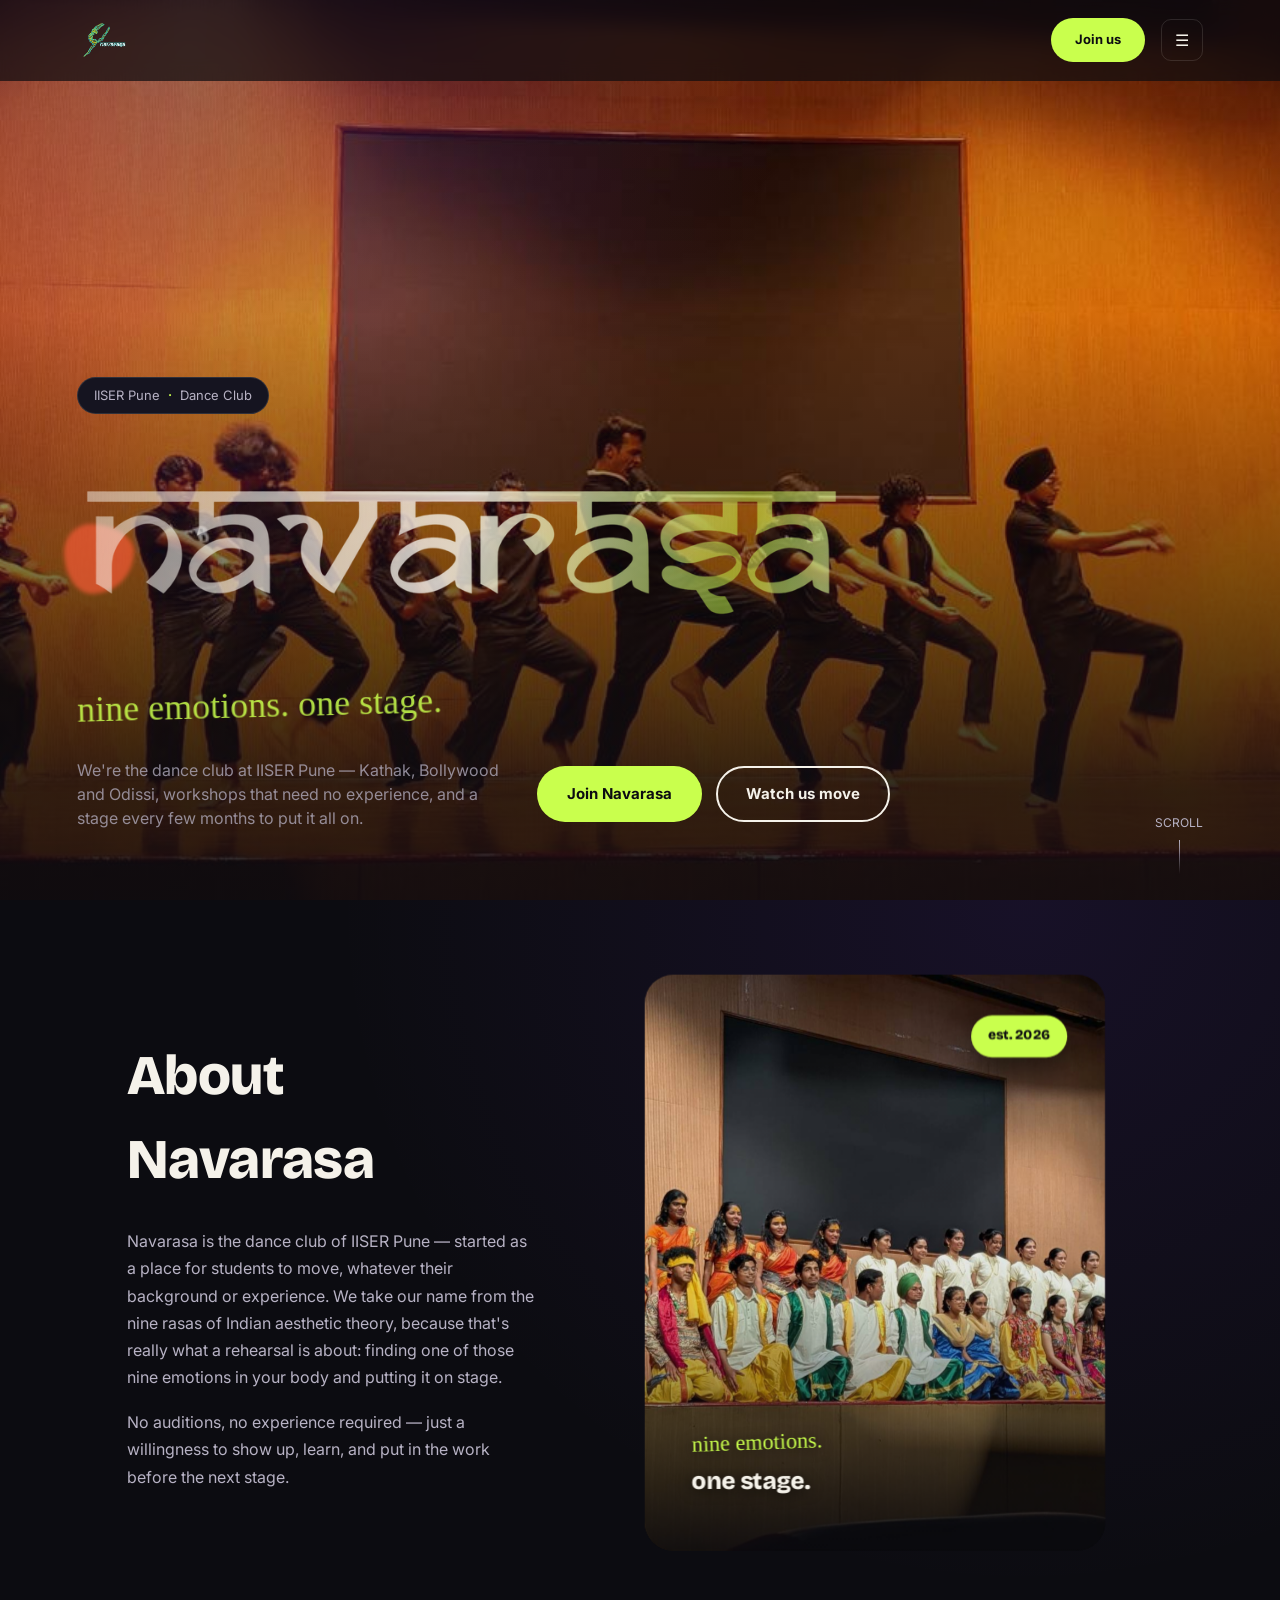
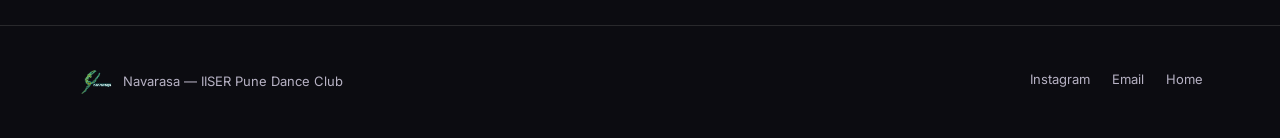
==== commit 78e98917: "modified to pafe view, updated the calender view, added short view section and more" ====
--- a/navarasa-site/index.html
+++ b/navarasa-site/index.html
@@ -12,34 +12,35 @@
 </head>
 <body>
 
+<!-- ============ INITIAL LANDING ANIMATION ============ -->
+<div id="introOverlay" aria-hidden="true">
+  <img src="assets/logo.png" alt="">
+  <span class="intro-bar"></span>
+</div>
+
 <!-- ============ NAV ============ -->
 <div class="topbar" id="topbar">
-  <a href="#top" class="brand"><img src="assets/logo.png" alt="Navarasa logo"><span>NAVARASA</span></a>
-  <nav class="nav-links">
-    <a href="#movement">What we do</a>
-    <a href="#events">Events</a>
-    <a href="#gallery">Gallery</a>
-    <a href="#booking">Book the room</a>
-    <a href="#team">Team</a>
-  </nav>
+  <a href="index.html" class="brand"><img src="assets/logo.png" alt="Navarasa logo"></a>
   <div class="nav-cta">
-    <a href="#join" class="btn btn-acid" style="padding:10px 22px; font-size:13px;">Join us</a>
+    <a href="join.html" class="btn btn-acid" style="padding:10px 22px; font-size:13px;">Join us</a>
     <button class="menu-btn" id="menuOpen" aria-label="Open menu">☰</button>
   </div>
 </div>
 
 <div class="drawer" id="drawer">
   <div class="drawer-head">
-    <span class="brand"><img src="assets/logo.png" alt="" style="height:30px"></span>
+    <a href="index.html" class="brand"><img src="assets/logo.png" alt="" style="height:30px"></a>
     <button class="menu-btn" id="menuClose" aria-label="Close menu" style="border-color:var(--line)">✕</button>
   </div>
   <nav>
-    <a href="#movement" class="dl">What we do</a>
-    <a href="#events" class="dl">Events</a>
-    <a href="#gallery" class="dl">Gallery</a>
-    <a href="#booking" class="dl">Book the room</a>
-    <a href="#team" class="dl">Team</a>
-    <a href="#join" class="dl" style="color:var(--acid)">Join Navarasa</a>
+    <a href="index.html" class="dl active">Home</a>
+    <a href="events.html" class="dl">Events</a>
+    <a href="gallery.html" class="dl">Gallery</a>
+    <a href="booking.html" class="dl">Book the room</a>
+    <a href="team.html" class="dl">Team</a>
+    <a href="achievements.html" class="dl">Achievements</a>
+    <a href="alumni.html" class="dl">Alumni</a>
+    <a href="join.html" class="dl" style="color:var(--acid)">Join Navarasa</a>
   </nav>
 </div>
 
@@ -52,288 +53,52 @@
 
   <div class="hero-content">
     <div class="hero-badge">
-      <span class="eyebrow-pill">IISER Pune <b>·</b> Dance Club <b>·</b></span>
+      <span class="eyebrow-pill">IISER Pune <b>·</b> Dance Club</span>
     </div>
-    <h1><span>NAVA</span><span>RASA</span></h1>
+    <h1><span class="hero-wordmark" role="img" aria-label="Navarasa"></span><span class="sr-only">Navarasa</span></h1>
     <span class="brush">nine emotions. one stage.</span>
     <div class="hero-row">
       <p class="hero-sub">We're the dance club at IISER Pune — Kathak, Bollywood and Odissi, workshops that need no experience, and a stage every few months to put it all on.</p>
       <div style="display:flex; gap:14px; flex-wrap:wrap;">
-        <a href="#join" class="btn btn-acid">Join Navarasa</a>
-        <a href="#gallery" class="btn btn-outline">Watch us move</a>
+        <a href="join.html" class="btn btn-acid">Join Navarasa</a>
+        <a href="gallery.html" class="btn btn-outline">Watch us move</a>
       </div>
     </div>
   </div>
   <div class="scroll-cue"><span>SCROLL</span><span class="line"></span></div>
 </header>
 
-<!-- ============ MARQUEE — the nine rasas ============ -->
-<div class="marquee" aria-hidden="true">
-  <div class="marquee-track" id="marqueeTrack">
-    <span>SHRINGARA</span><span class="on">LOVE</span><span>HASYA</span><span class="on">LAUGHTER</span><span>KARUNA</span><span class="on">COMPASSION</span><span>RAUDRA</span><span class="on">ANGER</span><span>VEERA</span><span class="on">HEROISM</span><span>BHAYANAKA</span><span class="on">FEAR</span><span>BIBHATSA</span><span class="on">DISGUST</span><span>ADBHUTA</span><span class="on">WONDER</span><span>SHANTA</span><span class="on">PEACE</span>
-  </div>
-</div>
-
-<!-- ============ WHAT WE DO ============ -->
-<section class="section" id="movement">
+<!-- ============ ABOUT — 3D TILT CARD ============ -->
+<section class="section about-section" id="about">
   <div class="wrap">
-    <div class="head-row">
-      <h2>What we do</h2>
-      <p>Navarasa takes its name from the nine rasas of Indian aesthetic theory — every rehearsal is really about finding one of them in your body.</p>
-    </div>
-    <div class="tiles">
-      <div class="tile">
-        <svg class="ic" viewBox="0 0 24 24" fill="none" stroke="var(--acid)" stroke-width="1.6"><path d="M12 2v6M8 22l4-6 4 6M6 10a6 6 0 0012 0"/></svg>
-        <h3>Workshops</h3>
-        <p>Monthly sessions across different styles. Come curious — no prior dance training required, ever.</p>
+    <div class="about-layout">
+      <div class="about-copy">
+        <div class="head-row" style="border-bottom:none; margin-bottom:26px; padding-bottom:0;">
+          <h2>About Navarasa</h2>
+        </div>
+        <p>Navarasa is the dance club of IISER Pune — started as a place for students to move, whatever their background or experience. We take our name from the nine rasas of Indian aesthetic theory, because that's really what a rehearsal is about: finding one of those nine emotions in your body and putting it on stage.</p>
+        <p>No auditions, no experience required — just a willingness to show up, learn, and put in the work before the next stage.</p>
       </div>
-      <div class="tile">
-        <svg class="ic" viewBox="0 0 24 24" fill="none" stroke="var(--coral)" stroke-width="1.6"><path d="M4 19h16M8 19V9m4 10V5m4 14v-7"/></svg>
-        <h3>Classes</h3>
-        <p>External teachers lead regular sessions in Kathak, Bollywood and Odissi throughout the year.</p>
-      </div>
-      <div class="tile">
-        <svg class="ic" viewBox="0 0 24 24" fill="none" stroke="var(--cyan)" stroke-width="1.6"><path d="M3 21h18M6 21V10l6-6 6 6v11"/></svg>
-        <h3>Performances</h3>
-        <p>Showcases, Spotlight nights and campus performances — the stage is where the work pays off.</p>
-      </div>
-      <div class="tile">
-        <svg class="ic" viewBox="0 0 24 24" fill="none" stroke="var(--violet)" stroke-width="1.6"><path d="M12 2l3 7h7l-5.5 4.5L18 21l-6-4-6 4 1.5-7.5L2 9h7z"/></svg>
-        <h3>Competitions</h3>
-        <p>We compete at IICM, Karavaan and Nupura — and train hard in the weeks before each one.</p>
-      </div>
-    </div>
-  </div>
-</section>
-
-<!-- ============ EVENTS — CALENDAR ============ -->
-<section class="section events-section" id="events">
-  <div class="wrap">
-    <div class="head-row">
-      <h2>What's coming</h2>
-      <p>Tap a marked date to see the poster. Dates below are placeholders until the schedule's locked in.</p>
-    </div>
-
-    <div class="calendar-card">
-      <div class="calendar-head">
-        <div>
-          <span class="eyebrow-pill">● Upcoming</span>
-          <h3 class="calendar-month">October</h3>
-        </div>
-        <img class="calendar-mark" src="assets/logo.png" alt="Navarasa">
-      </div>
-      <div class="calendar-grid" id="calendarGrid">
-        <span class="cal-dow">S</span><span class="cal-dow">M</span><span class="cal-dow">T</span><span class="cal-dow">W</span><span class="cal-dow">T</span><span class="cal-dow">F</span><span class="cal-dow">S</span>
-        <!-- day cells injected by script.js -->
-      </div>
-    </div>
-
-    <div class="calendar-legend">
-      <span class="legend-item"><span class="legend-dot cat-october"></span>October event</span>
-      <span class="legend-item"><span class="legend-dot cat-monthly"></span>Monthly regular</span>
-    </div>
-    <p class="events-note">Still finding a date: Dance Battles, Open-Stage and the Intra-IISER Cup. Got an idea for the format? <a href="https://instagram.com/_navarasa_" target="_blank" rel="noopener">Tell us on Instagram →</a></p>
-  </div>
-</section>
-
-<div class="poster-modal" id="posterModal">
-  <button class="poster-close" id="posterClose">Close ✕</button>
-  <div class="poster-card" id="posterCard"></div>
-</div>
-
-<!-- ============ GALLERY — 3D CAROUSEL ============ -->
-<section class="section gallery-section" id="gallery">
-  <div class="wrap">
-    <div class="head-row">
-      <h2>On stage</h2>
-      <p>Moments from rehearsals, showcases and the nights that make the practice worth it.</p>
-    </div>
-  </div>
-  <div class="stage-carousel-wrap">
-    <button class="carousel-arrow carousel-prev" id="carouselPrev" aria-label="Previous image">‹</button>
-    <div class="stage-carousel" id="stageCarousel">
-      <div class="carousel-track" id="carouselTrack">
-        <div class="carousel-slide" data-full="assets/dancers-stage-1.jpg">
-          <img src="assets/dancers-stage-1.jpg" alt="Navarasa dancers in costume on stage">
-          <span class="slide-label">Navarasa Spotlight</span>
-        </div>
-        <div class="carousel-slide" data-full="assets/performance-stage.jpg">
-          <img src="assets/performance-stage.jpg" alt="Contemporary dance on stage">
-          <span class="slide-label">Stage Nights</span>
-        </div>
-        <div class="carousel-slide" data-full="assets/dancers-group-1.jpg">
-          <img src="assets/dancers-group-1.jpg" alt="Ribbon dance performance">
-          <span class="slide-label">Group Performance</span>
-        </div>
-        <div class="carousel-slide" data-full="assets/dancers-group-2.jpg">
-          <img src="assets/dancers-group-2.jpg" alt="Navarasa team photo after a show">
-          <span class="slide-label">After the Show</span>
-        </div>
-      </div>
-    </div>
-    <button class="carousel-arrow carousel-next" id="carouselNext" aria-label="Next image">›</button>
-  </div>
-  <div class="carousel-dots" id="carouselDots"></div>
-</section>
-
-<div class="lightbox" id="lightbox">
-  <button class="lightbox-close" id="lightboxClose" aria-label="Close">✕</button>
-  <img id="lightboxImg" src="" alt="">
-</div>
-
-<!-- ============ BOOKING ============ -->
-<section class="section booking" id="booking">
-  <span class="vertical-note">BOOK THE ROOM</span>
-  <div class="wrap">
-    <div class="head-row">
-      <h2>Your new favourite room</h2>
-      <p>The dance room runs on a shared calendar. Tell us when you need it and we'll confirm by email.</p>
-    </div>
-    <div class="booking-wrap">
-      <div>
-        <p style="color:var(--paper-dim); font-size:15px; max-width:400px;">The space is open to every club member for practice, choreography sessions or just messing around with music. Slots are first-come, first-served.</p>
-        <div class="room-facts">
-          <div><span>Location</span><b>H2 Parking-Lot</b></div>
-          <div><span>Booking</span><b>By email, 24–48h ahead</b></div>
-          <div><span>Contact</span><b>dance@sac.iiserpune.ac.in</b></div>
-        </div>
-      </div>
-
-      <form class="form-card" id="bookingForm">
-        <div class="field-row">
-          <div class="field"><label for="bName">Your name</label><input type="text" id="bName" required></div>
-          <div class="field"><label for="bEmail">Email</label><input type="email" id="bEmail" required></div>
-        </div>
-        <div class="field-row">
-          <div class="field"><label for="bDate">Date</label><input type="date" id="bDate" required></div>
-          <div class="field"><label for="bSlot">Time slot</label>
-            <select id="bSlot" required>
-              <option value="">Select a slot</option>
-              <option>7:00 AM – 9:00 AM</option>
-              <option>5:00 PM – 7:00 PM</option>
-              <option>7:00 PM – 9:00 PM</option>
-              <option>9:00 PM – 11:00 PM</option>
-            </select>
+      <div class="about-tilt-wrap" id="aboutTiltWrap">
+        <div class="about-card" id="aboutCard">
+          <div class="about-card-bg"><img src="assets/dancers-stage-1.jpg" alt="Navarasa performing on stage"></div>
+          <span class="about-card-badge">est. 2026</span>
+          <div class="about-card-caption">
+            <span class="brush">nine emotions.</span>
+            <h3>one stage.</h3>
           </div>
         </div>
-        <div class="field"><label for="bPurpose">What's it for?</label><textarea id="bPurpose" rows="3" placeholder="e.g. Bollywood choreography practice for Spotlight"></textarea></div>
-        <button type="submit" class="btn btn-magenta-outline" style="width:100%;">Request this slot</button>
-        <p class="form-note">This opens your email app with the details filled in, addressed to dance@sac.iiserpune.ac.in — we usually confirm within a day.</p>
-        <div class="confirm-box" id="confirmBox">Your email app should now be open with the request drafted. Send it and we'll get back to you.</div>
-      </form>
-    </div>
-  </div>
-</section>
-
-<!-- ============ TEAM — POLAROID, DYNAMIC ============ -->
-<section class="section team-section" id="team">
-  <div class="team-bg-decor"></div>
-  <div class="wrap">
-    <div class="head-row">
-      <h2>The people who move it</h2>
-      <p>The crew behind every rehearsal, show and late-night choreography session.</p>
-    </div>
-
-    <div class="polaroid-grid" id="polaroidGrid">
-      <div class="polaroid-card" style="--tilt:-2.5deg">
-        <div class="polaroid-frame"><img src="assets/team-krittika.jpg" alt="Krittika Bhattacharya"></div>
-        <div class="polaroid-info"><span class="polaroid-name">Krittika Bhattacharya</span><span class="polaroid-role">General Coordinator</span></div>
-      </div>
-      <div class="polaroid-card" style="--tilt:1.8deg">
-        <div class="polaroid-frame"><img src="assets/team-pratyush.jpg" alt="Pratyush Sahu"></div>
-        <div class="polaroid-info"><span class="polaroid-name">Pratyush Sahu</span><span class="polaroid-role">General Coordinator</span></div>
-      </div>
-      <div class="polaroid-card" style="--tilt:-1.2deg">
-        <div class="polaroid-frame"><img src="assets/team-arkadeep.jpg" alt="Arkadeep Dey"></div>
-        <div class="polaroid-info"><span class="polaroid-name">Arkadeep Dey</span><span class="polaroid-role">General Coordinator</span></div>
-      </div>
-      <div class="polaroid-card" style="--tilt:2.2deg">
-        <div class="polaroid-frame"><img src="assets/team-rashi.jpg" alt="Rashi Sangoi"></div>
-        <div class="polaroid-info"><span class="polaroid-name">Rashi Sangoi</span><span class="polaroid-role">Logistics</span></div>
-      </div>
-      <div class="polaroid-card" style="--tilt:-3deg">
-        <div class="polaroid-frame"><img src="assets/team-satyamev.jpg" alt="Satyamev Aman"></div>
-        <div class="polaroid-info"><span class="polaroid-name">Satyamev Aman</span><span class="polaroid-role">Social Media</span></div>
-      </div>
-      <div class="polaroid-card" style="--tilt:1.5deg">
-        <div class="polaroid-frame"><img src="assets/team-naityik.jpg" alt="Naityik Singh"></div>
-        <div class="polaroid-info"><span class="polaroid-name">Naityik Singh</span><span class="polaroid-role">Design</span></div>
-      </div>
-      <div class="polaroid-card" style="--tilt:-1.8deg">
-        <div class="polaroid-frame"><img src="assets/team-ayushb.jpg" alt="Ayush Bhushan"></div>
-        <div class="polaroid-info"><span class="polaroid-name">Ayush Bhushan</span><span class="polaroid-role">Music Editing</span></div>
-      </div>
-      <div class="polaroid-card" style="--tilt:2.8deg">
-        <div class="polaroid-frame"><img src="assets/team-ayushbiswas.jpg" alt="Ayush Biswas"></div>
-        <div class="polaroid-info"><span class="polaroid-name">Ayush Biswas</span><span class="polaroid-role">Photo / Video</span></div>
-      </div>
-      <div class="polaroid-card" style="--tilt:-2deg">
-        <div class="polaroid-frame"><img src="assets/team-om.jpg" alt="Om Ubarhande"></div>
-        <div class="polaroid-info"><span class="polaroid-name">Om Ubarhande</span><span class="polaroid-role">Photo / Video</span></div>
-      </div>
-      <div class="polaroid-card" style="--tilt:1.2deg">
-        <div class="polaroid-frame"><img src="assets/team-rishav.jpg" alt="Rishav Bhuin"></div>
-        <div class="polaroid-info"><span class="polaroid-name">Rishav Bhuin</span><span class="polaroid-role">Photo / Video</span></div>
-      </div>
-      <div class="polaroid-card" style="--tilt:-1.5deg">
-        <div class="polaroid-frame"><img src="assets/team-muskan.jpg" alt="Muskan Goyal"></div>
-        <div class="polaroid-info"><span class="polaroid-name">Muskan Goyal</span><span class="polaroid-role">Choreography</span></div>
-      </div>
-      <div class="polaroid-card" style="--tilt:2deg">
-        <div class="polaroid-frame"><img src="assets/team-sanskruti.jpg" alt="Sanskruti N"></div>
-        <div class="polaroid-info"><span class="polaroid-name">Sanskruti N</span><span class="polaroid-role">Choreography</span></div>
-      </div>
-      <div class="polaroid-card" style="--tilt:-2.8deg">
-        <div class="polaroid-frame"><img src="assets/team-teesta.jpg" alt="Teesta Roy"></div>
-        <div class="polaroid-info"><span class="polaroid-name">Teesta Roy</span><span class="polaroid-role">Choreography</span></div>
-      </div>
-      <div class="polaroid-card" style="--tilt:1deg">
-        <div class="polaroid-frame"><img src="assets/team-vishma.jpg" alt="Vishma V"></div>
-        <div class="polaroid-info"><span class="polaroid-name">Vishma V</span><span class="polaroid-role">Choreography</span></div>
-      </div>
-    </div>
-  </div>
-</section>
-
-<!-- ============ ALUMNI ============ -->
-<section class="section" id="alumni">
-  <div class="wrap">
-    <div class="alumni-box">
-      <h3>This wall is empty for now.</h3>
-      <p>If you danced with Navarasa in an earlier batch, we'd like to know where you ended up. Leave your name and year below — we're building this page properly next.</p>
-      <form class="alumni-form" id="alumniForm">
-        <input type="text" placeholder="Name" id="alName" required>
-        <input type="text" placeholder="Batch year" id="alYear" required>
-        <input type="text" placeholder="What are you up to now?" id="alNow">
-        <button type="submit" class="btn btn-outline">Add yourself</button>
-      </form>
-      <p class="form-note" id="alumniNote" style="display:none; color:var(--acid);">Thanks — this opens an email to the club so we can add you.</p>
-    </div>
-  </div>
-</section>
-
-<!-- ============ JOIN ============ -->
-<section class="section join" id="join">
-  <div class="wrap">
-    <h2>One step away.</h2>
-    <div class="join-row">
-      <div class="join-info">
-        <p>Scan into our Instagram for updates on every workshop and show. No audition, no experience needed — just show up.</p>
-        <a href="mailto:dance@sac.iiserpune.ac.in" class="btn btn-acid">Email dance@sac.iiserpune.ac.in</a>
-      </div>
-      <div class="qr-row">
-        <div class="qr-card"><div class="box"><img src="assets/qr-instagram.jpg" alt="Instagram QR code for @_navarasa_"></div><span>INSTAGRAM</span></div>
       </div>
     </div>
   </div>
 </section>
 
 <footer>
-  <a href="#top" class="fbrand"><img src="assets/logo.png" alt=""><span>Navarasa — IISER Pune Dance Club</span></a>
+  <a href="index.html" class="fbrand"><img src="assets/logo.png" alt=""><span>Navarasa — IISER Pune Dance Club</span></a>
   <div class="flinks">
     <a href="https://instagram.com/_navarasa_" target="_blank" rel="noopener">Instagram</a>
     <a href="mailto:dance@sac.iiserpune.ac.in">Email</a>
-    <a href="#top">Back to top</a>
+    <a href="index.html">Home</a>
   </div>
 </footer>
 
--- a/navarasa-site/css/style.css
+++ b/navarasa-site/css/style.css
@@ -51,6 +51,20 @@
   font-size:13px; color:var(--paper-dim);
 }
 .eyebrow-pill b{ color:var(--acid); font-weight:600; }
+.eyebrow-pill .pulse-dot{
+  width:7px; height:7px; border-radius:50%; background:var(--magenta);
+  box-shadow:0 0 8px var(--magenta);
+  animation:dotPulse 2s infinite ease-in-out;
+}
+@keyframes dotPulse{
+  0%,100%{ transform:scale(1); opacity:1; }
+  50%{ transform:scale(1.4); opacity:.6; }
+}
+
+.sr-only{
+  position:absolute; width:1px; height:1px; padding:0; margin:-1px;
+  overflow:hidden; clip:rect(0,0,0,0); white-space:nowrap; border:0;
+}
 
 .btn{
   display:inline-flex; align-items:center; justify-content:center; gap:10px;
@@ -94,14 +108,15 @@
 .nav-links{ display:flex; gap:30px; font-size:14px; font-weight:600; }
 .nav-links a{ color:var(--paper-dim); transition:color .2s; }
 .nav-links a:hover{ color:var(--acid); }
+.nav-links a.active{ color:var(--paper); }
+.dl.active{ color:var(--acid); }
 .nav-cta{ display:flex; align-items:center; gap:16px; }
 .menu-btn{
-  display:none; background:none; border:1px solid var(--line); border-radius:10px;
+  display:grid; background:none; border:1px solid var(--line); border-radius:10px;
   width:42px; height:42px; place-items:center;
 }
 @media (max-width:860px){
   .nav-links{ display:none; }
-  .menu-btn{ display:grid; }
 }
 .drawer{
   position:fixed; inset:0; z-index:600; background:var(--ink);
@@ -112,6 +127,31 @@
 .drawer-head{ display:flex; justify-content:space-between; align-items:center; margin-bottom:40px; }
 .drawer nav{ display:flex; flex-direction:column; gap:26px; font-family:var(--display); font-size:32px; font-weight:800; }
 .drawer nav a{ color:var(--paper); }
+
+/* ============ INTRO / LANDING OVERLAY ============ */
+#introOverlay{
+  position:fixed; inset:0; z-index:2000;
+  background:var(--ink);
+  display:flex; flex-direction:column; align-items:center; justify-content:center; gap:20px;
+  transition:opacity .6s ease, visibility .6s ease;
+}
+#introOverlay img{
+  width:min(46vw, 220px);
+  opacity:0; transform:scale(.82);
+  animation:introLogoIn .9s cubic-bezier(.2,.8,.2,1) forwards .1s;
+  filter:drop-shadow(0 0 30px rgba(201,255,77,.22));
+}
+#introOverlay .intro-bar{
+  width:64px; height:2px; background:var(--line); position:relative; overflow:hidden; border-radius:2px;
+}
+#introOverlay .intro-bar::after{
+  content:""; position:absolute; inset:0; background:var(--acid);
+  transform:scaleX(0); transform-origin:left;
+  animation:introBarFill 1s cubic-bezier(.2,.8,.2,1) forwards .55s;
+}
+#introOverlay.hide{ opacity:0; visibility:hidden; pointer-events:none; }
+@keyframes introLogoIn{ to{ opacity:1; transform:scale(1); } }
+@keyframes introBarFill{ to{ transform:scaleX(1); } }
 
 /* ============ HERO ============ */
 .hero{
@@ -134,12 +174,13 @@
 .hero-content{ position:relative; z-index:2; padding:0 var(--edge) 70px; }
 .hero-badge{ margin-bottom:22px; }
 
-/* Dynamic shimmer text — soft, low-saturation, so the photo behind still reads */
-.hero h1{
-  font-size:clamp(58px, 13vw, 168px); line-height:.86; letter-spacing:-.03em;
-}
-.hero h1 span{
-  display:inline-block;
+/* Dynamic shimmer wordmark — custom logotype, masked so the same animated
+   gradient effect that used to run on the text now runs on the artwork */
+.hero h1{ line-height:.86; }
+.hero-wordmark{
+  display:block;
+  width:min(88vw, 760px);
+  aspect-ratio:1400/394;
   background:linear-gradient(105deg,
     rgba(245,242,234,.5) 0%,
     rgba(245,242,234,.82) 20%,
@@ -149,12 +190,15 @@
     rgba(245,242,234,.82) 80%,
     rgba(245,242,234,.5) 100%);
   background-size:260% 100%;
-  -webkit-background-clip:text; background-clip:text; color:transparent;
+  -webkit-mask-image:url("[data-uri]");
+  mask-image:url("[data-uri]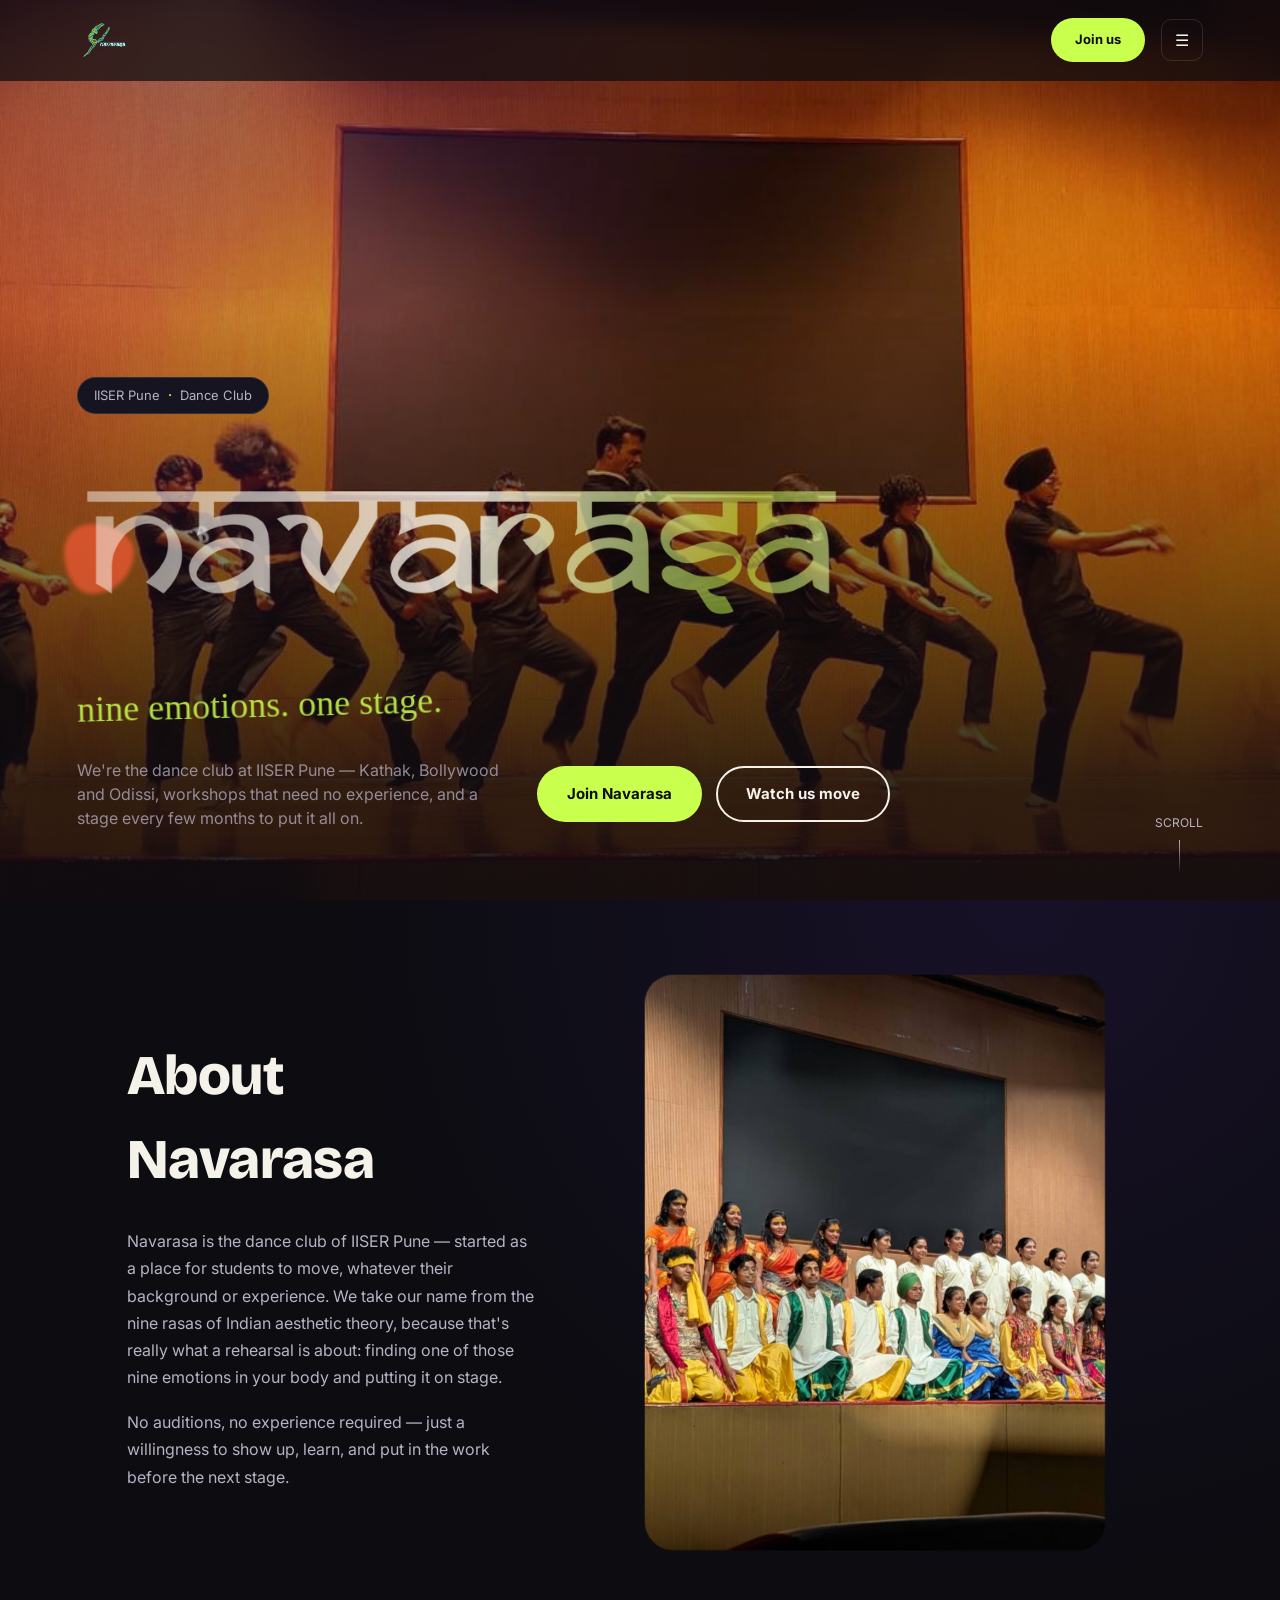
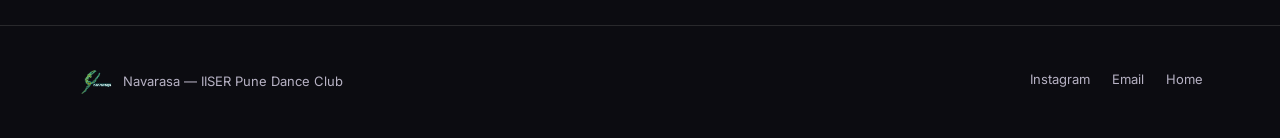
==== commit 88e3155f: "updated on 14-09 at 2:31 AM" ====
--- a/navarasa-site/index.html
+++ b/navarasa-site/index.html
@@ -82,11 +82,6 @@
       <div class="about-tilt-wrap" id="aboutTiltWrap">
         <div class="about-card" id="aboutCard">
           <div class="about-card-bg"><img src="assets/dancers-stage-1.jpg" alt="Navarasa performing on stage"></div>
-          <span class="about-card-badge">est. 2026</span>
-          <div class="about-card-caption">
-            <span class="brush">nine emotions.</span>
-            <h3>one stage.</h3>
-          </div>
         </div>
       </div>
     </div>
--- a/navarasa-site/css/style.css
+++ b/navarasa-site/css/style.css
@@ -24,7 +24,7 @@
 @media (max-width:640px){ :root{ --edge: 22px; } }
 
 *{ box-sizing:border-box; }
-html{ scroll-behavior:smooth; }
+html{ scroll-behavior:smooth; overflow-x:hidden; }
 body{
   margin:0;
   background:var(--ink);
@@ -32,6 +32,8 @@
   font-family:var(--sans);
   line-height:1.5;
   -webkit-font-smoothing:antialiased;
+  overflow-x:hidden;
+  width:100%;
 }
 img{ max-width:100%; display:block; }
 a{ color:inherit; text-decoration:none; }
@@ -250,26 +252,6 @@
   transform:translateZ(-30px) scale(1.12);
 }
 .about-card-bg img{ width:100%; height:100%; object-fit:cover; filter:saturate(1.05); }
-.about-card-bg::after{
-  content:""; position:absolute; inset:0;
-  background:linear-gradient(180deg, rgba(12,12,17,0) 0%, rgba(12,12,17,.1) 55%, rgba(12,12,17,.82) 100%);
-}
-.about-card-caption{
-  position:absolute; left:0; right:0; bottom:0; padding:28px;
-  transform:translateZ(10px);
-}
-.about-card-caption .brush{
-  font-family:var(--brush); color:var(--acid); font-size:22px; transform:rotate(-2deg);
-  display:block; margin-bottom:8px; text-shadow:0 2px 14px rgba(0,0,0,.7);
-}
-.about-card-caption h3{ font-size:24px; color:var(--paper); text-shadow:0 2px 14px rgba(0,0,0,.7); }
-.about-card-badge{
-  position:absolute; top:26px; right:26px;
-  transform:translateZ(60px);
-  background:var(--acid); color:#0c0c11; font-family:var(--display); font-weight:800;
-  font-size:13px; padding:10px 16px; border-radius:999px;
-  box-shadow:0 15px 30px rgba(0,0,0,.5);
-}
 @media (max-width:640px){
   .about-card{ max-width:320px; }
 }
@@ -300,11 +282,19 @@
   transition:box-shadow .3s ease, border-color .3s ease;
 }
 @media (max-width:640px){ .calendar-card{ padding:22px 16px; border-radius:20px; } }
-.calendar-head{ display:flex; justify-content:space-between; align-items:flex-start; margin-bottom:30px; gap:16px; }
+.calendar-head{ display:flex; justify-content:space-between; align-items:flex-start; margin-bottom:30px; gap:16px; flex-wrap:wrap; }
 .calendar-head .eyebrow-pill{ margin-bottom:10px; }
 .calendar-month-row{ display:flex; align-items:center; gap:14px; }
 .calendar-month{ font-size:clamp(30px,5vw,46px); min-width:13ch; }
-.calendar-mark{ height:26px; width:auto; opacity:.75; }
+.calendar-mark{ height:26px; width:auto; opacity:.75; flex:none; }
+@media (max-width:640px){
+  .calendar-month{ font-size:26px; min-width:0; }
+  .calendar-mark{ height:20px; }
+  .calendar-month-row{ gap:10px; }
+}
+@media (max-width:400px){
+  .calendar-month{ font-size:22px; }
+}
 
 .cal-nav-btn{
   width:38px; height:38px; border-radius:50%; flex:none;
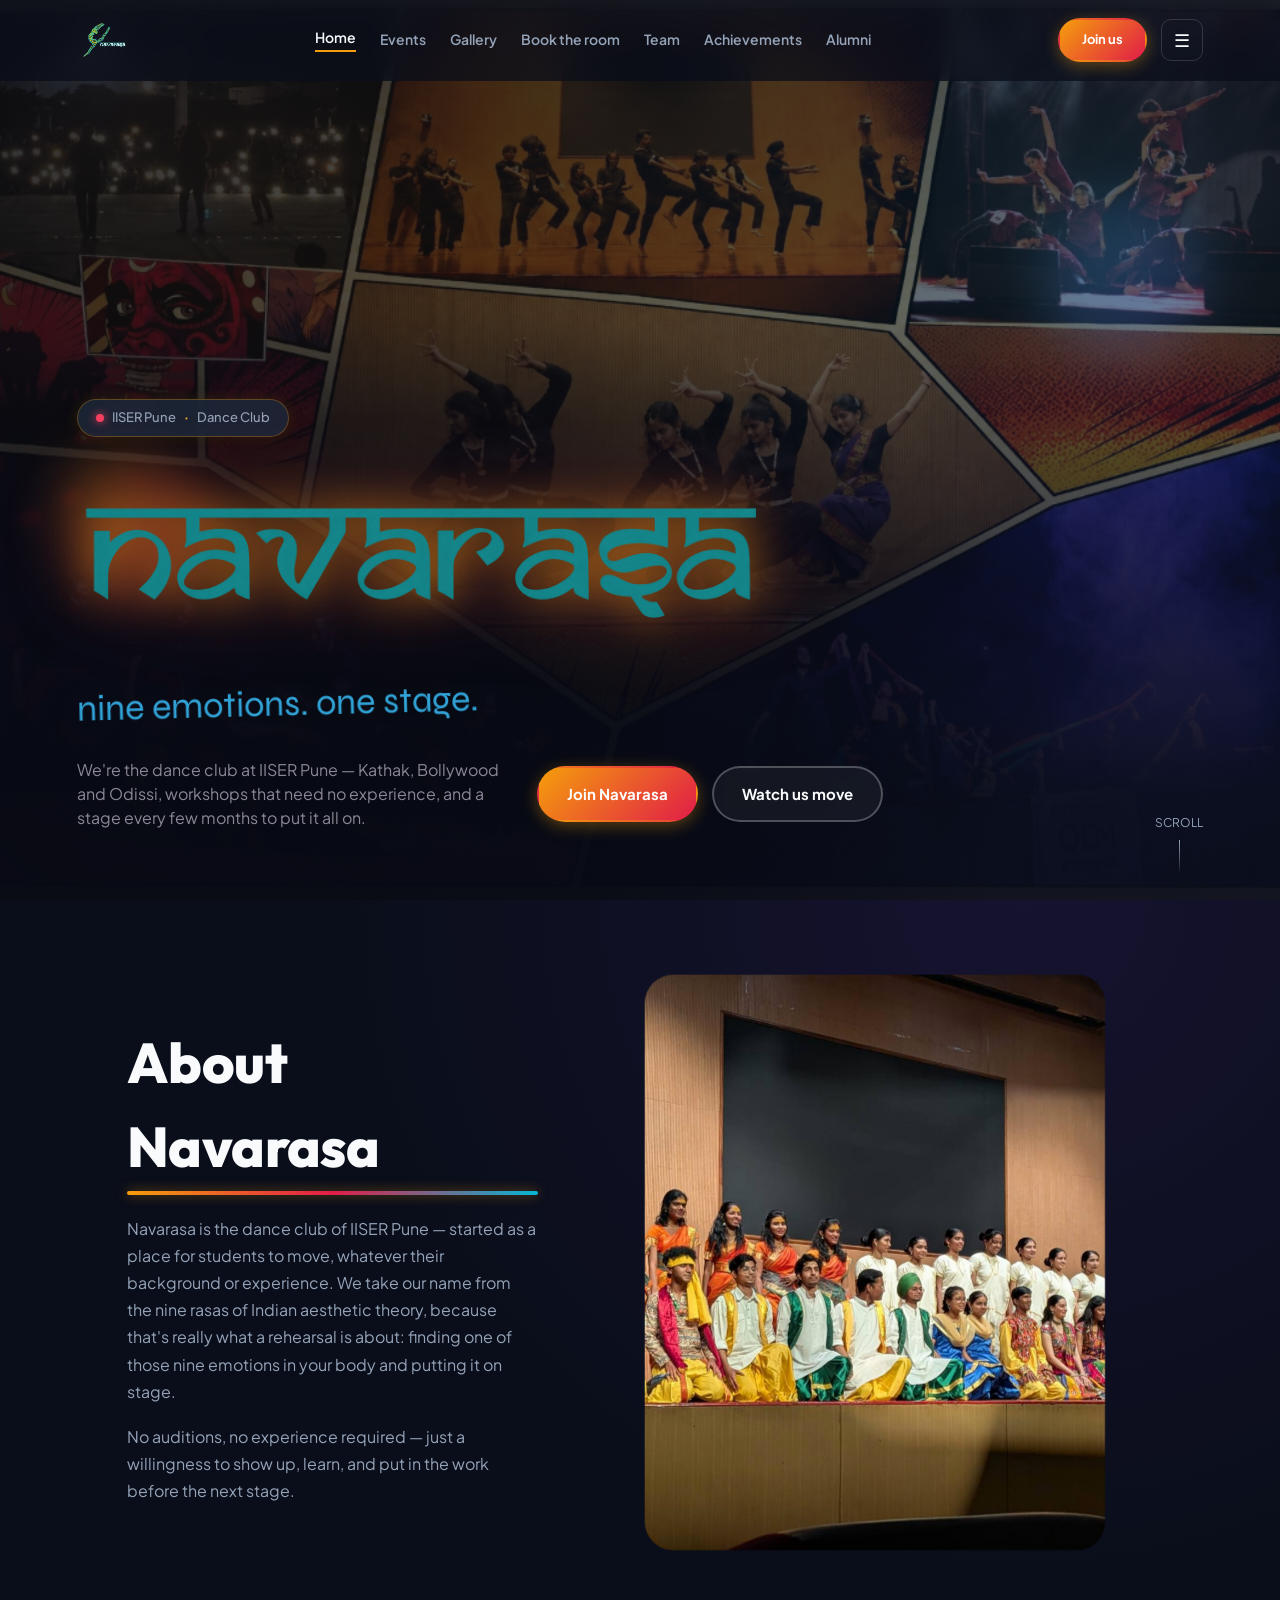
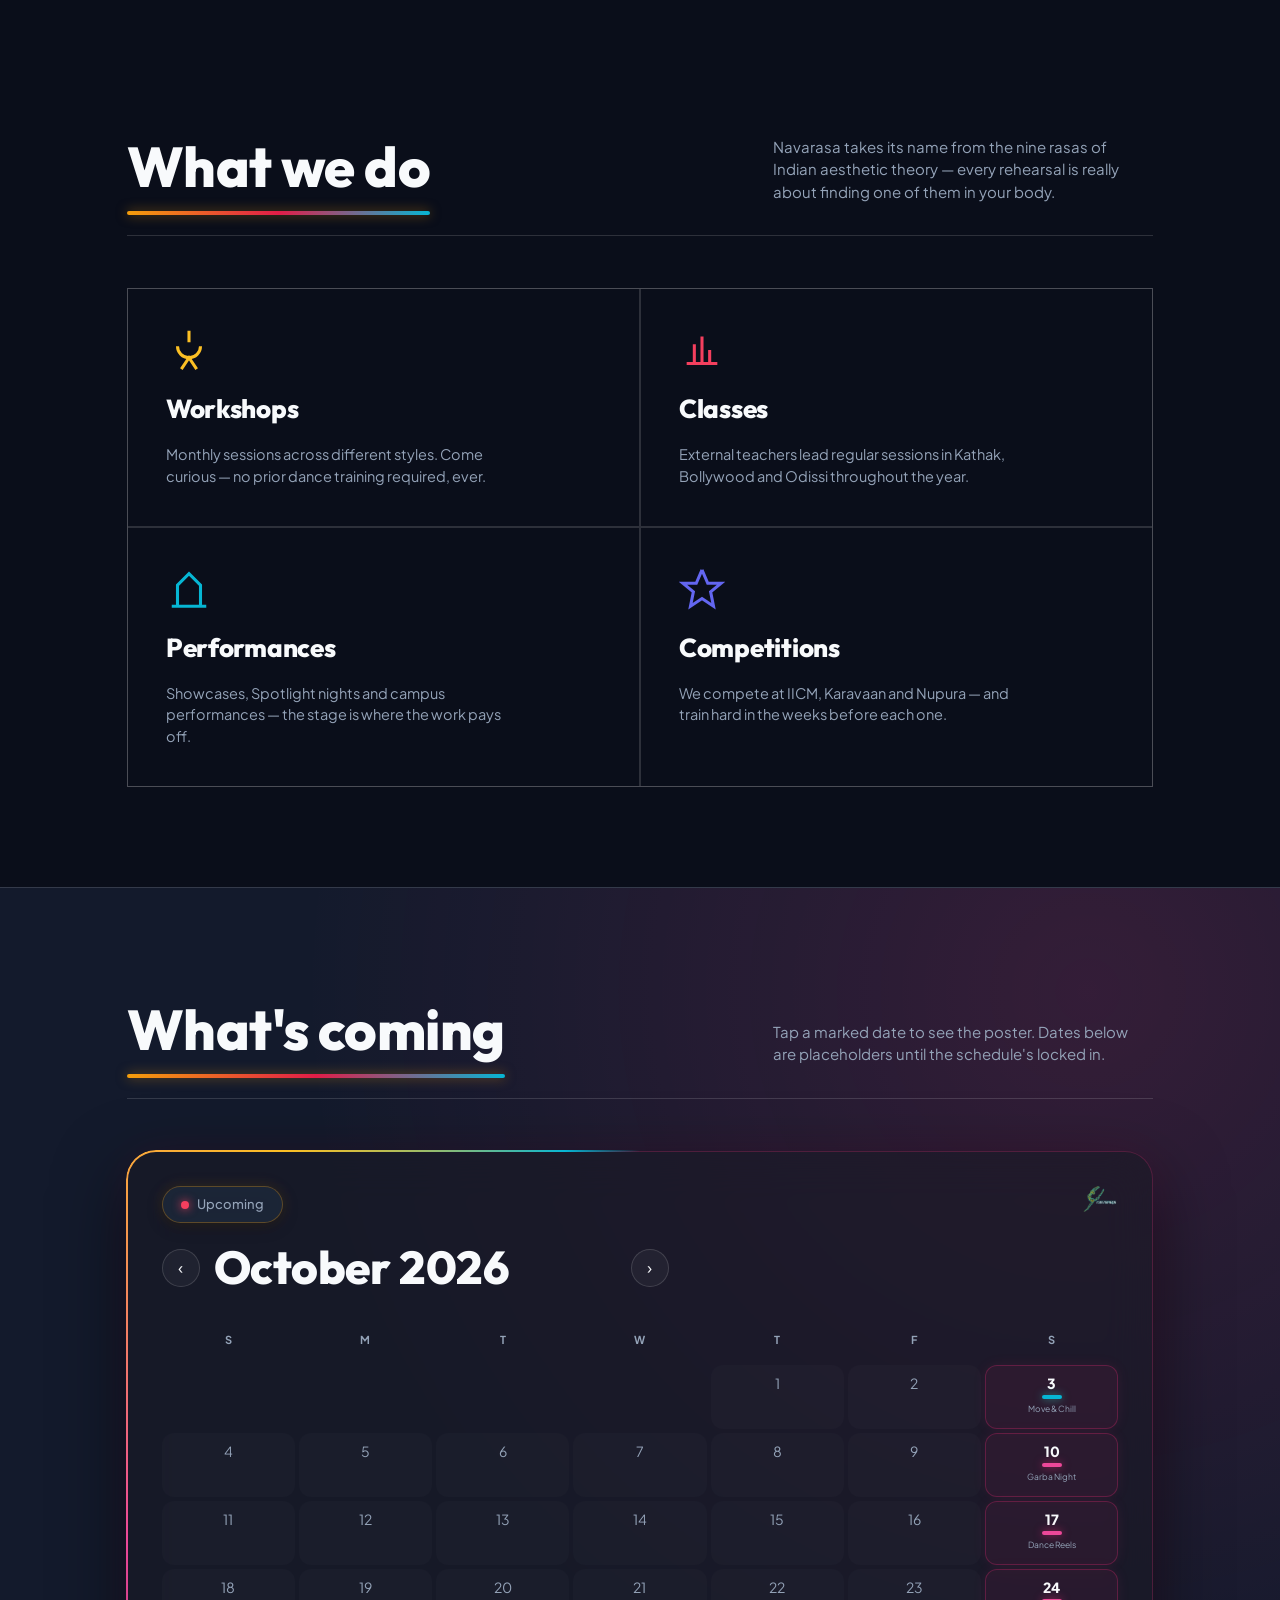
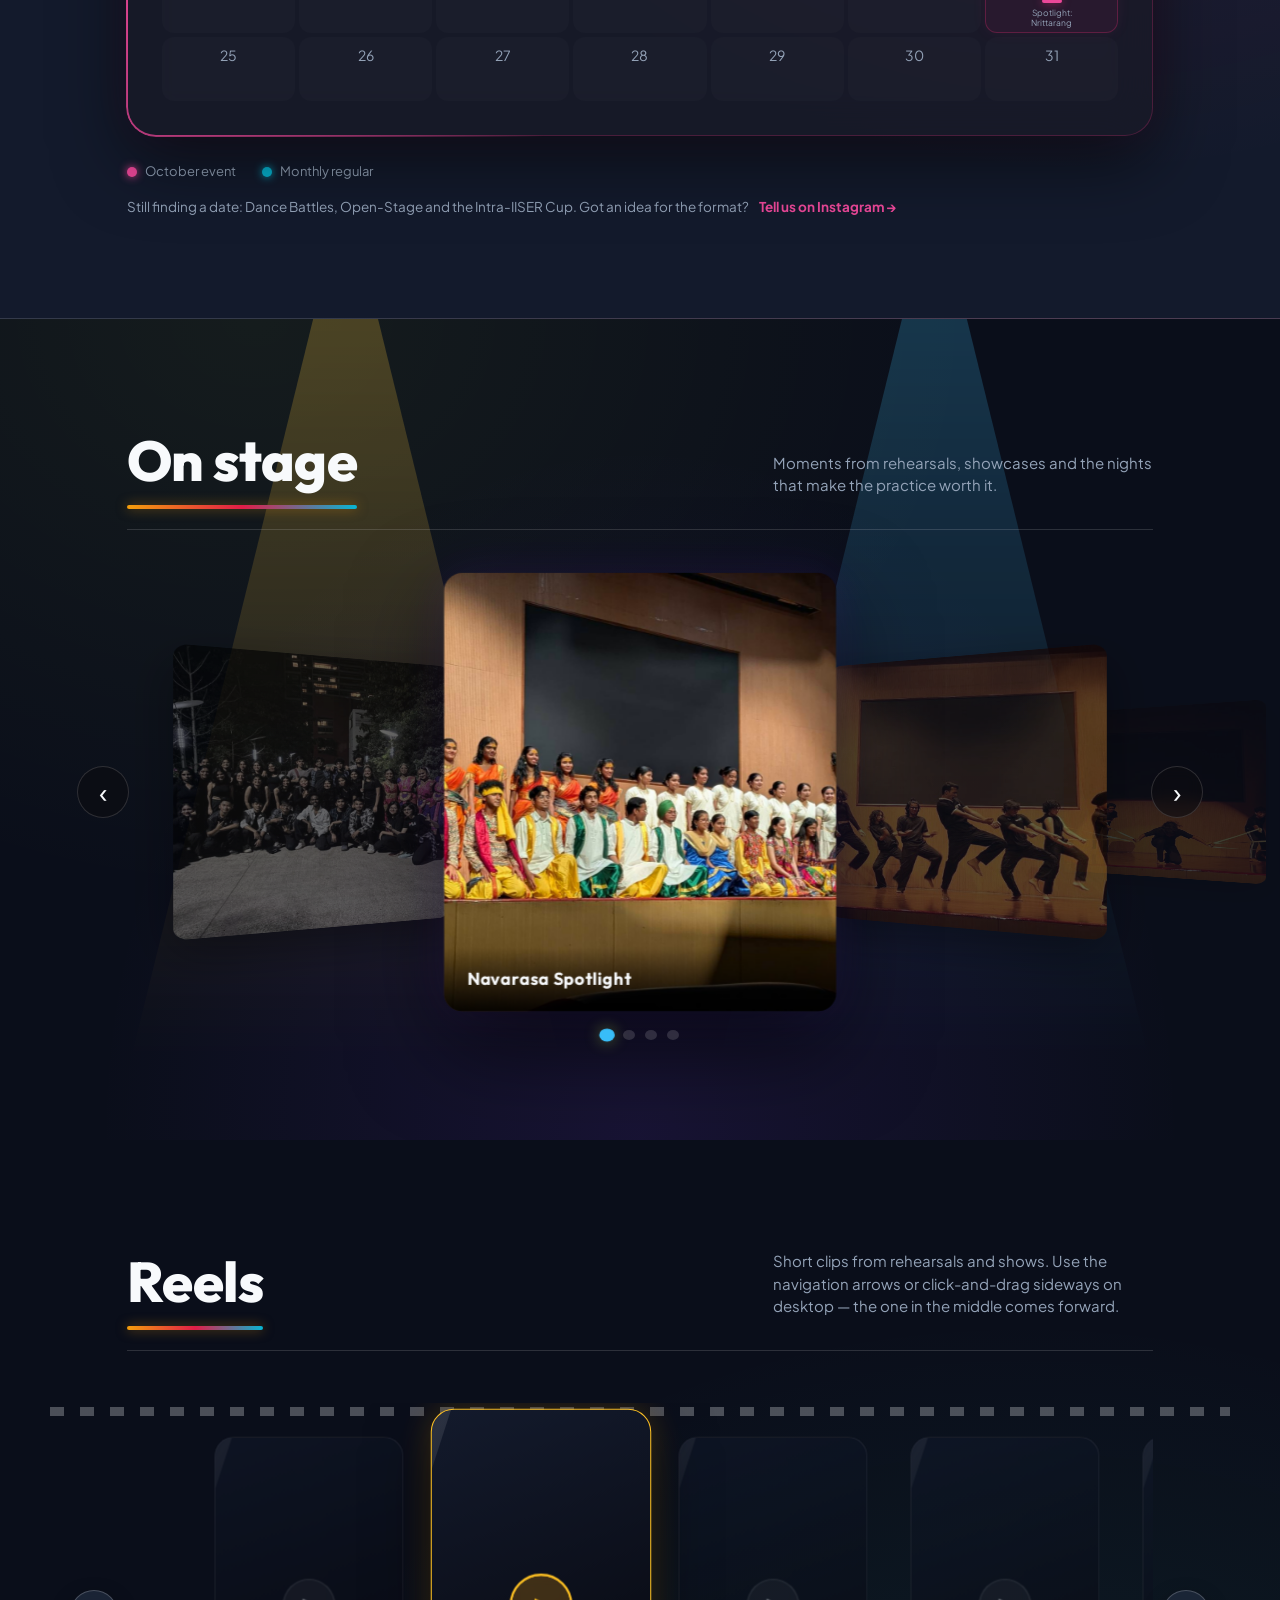
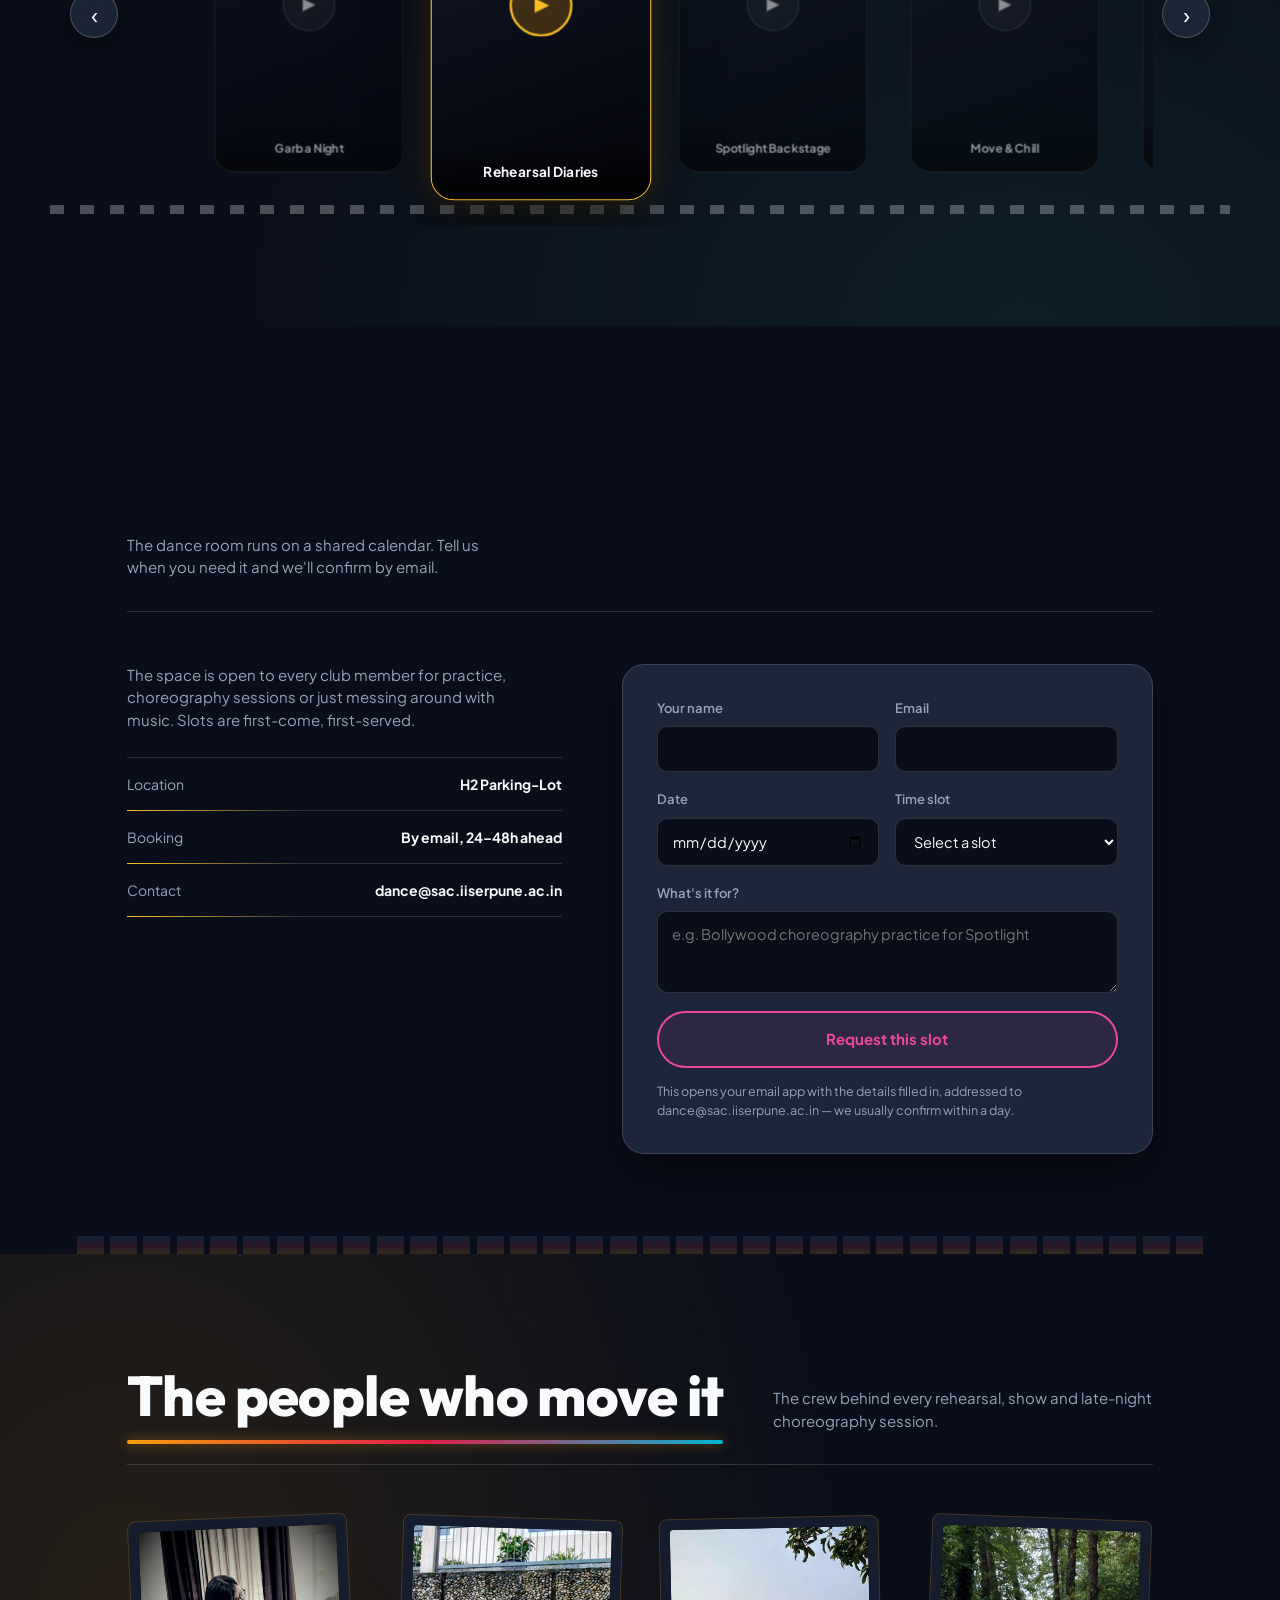
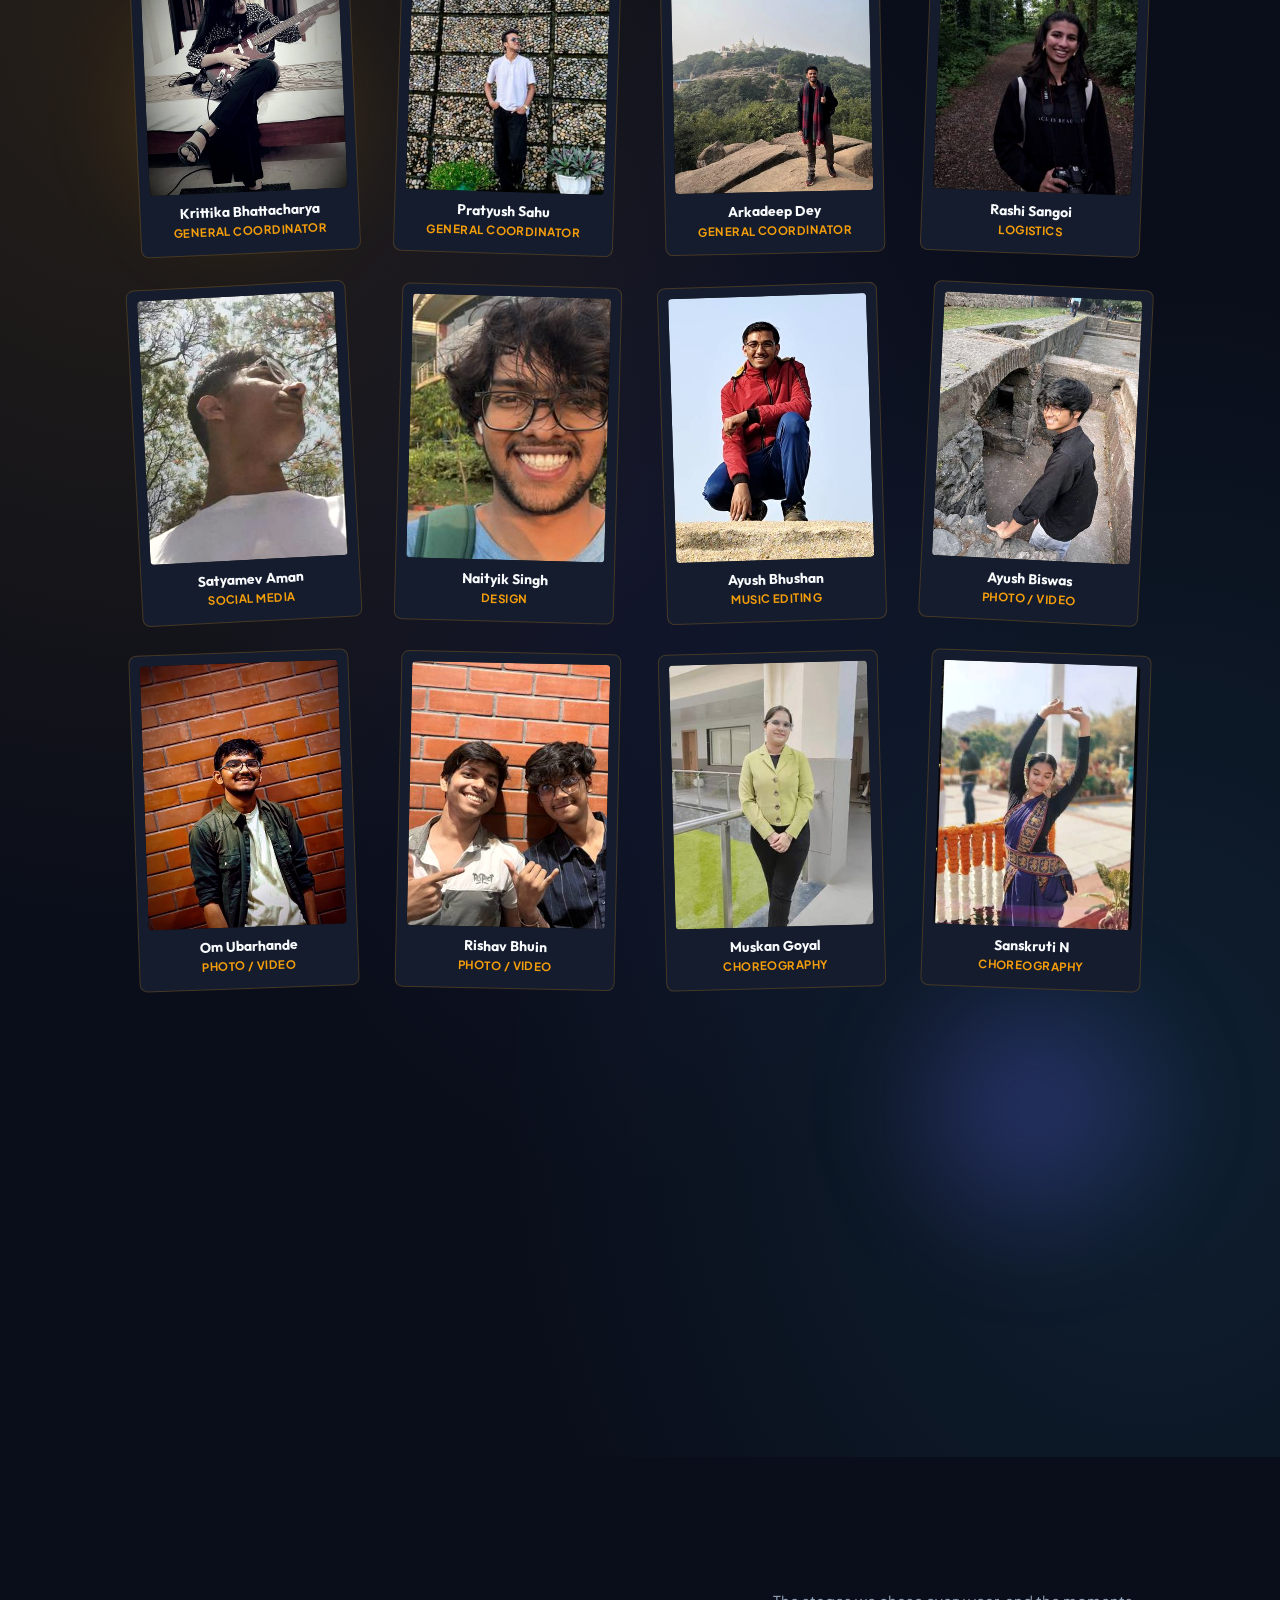
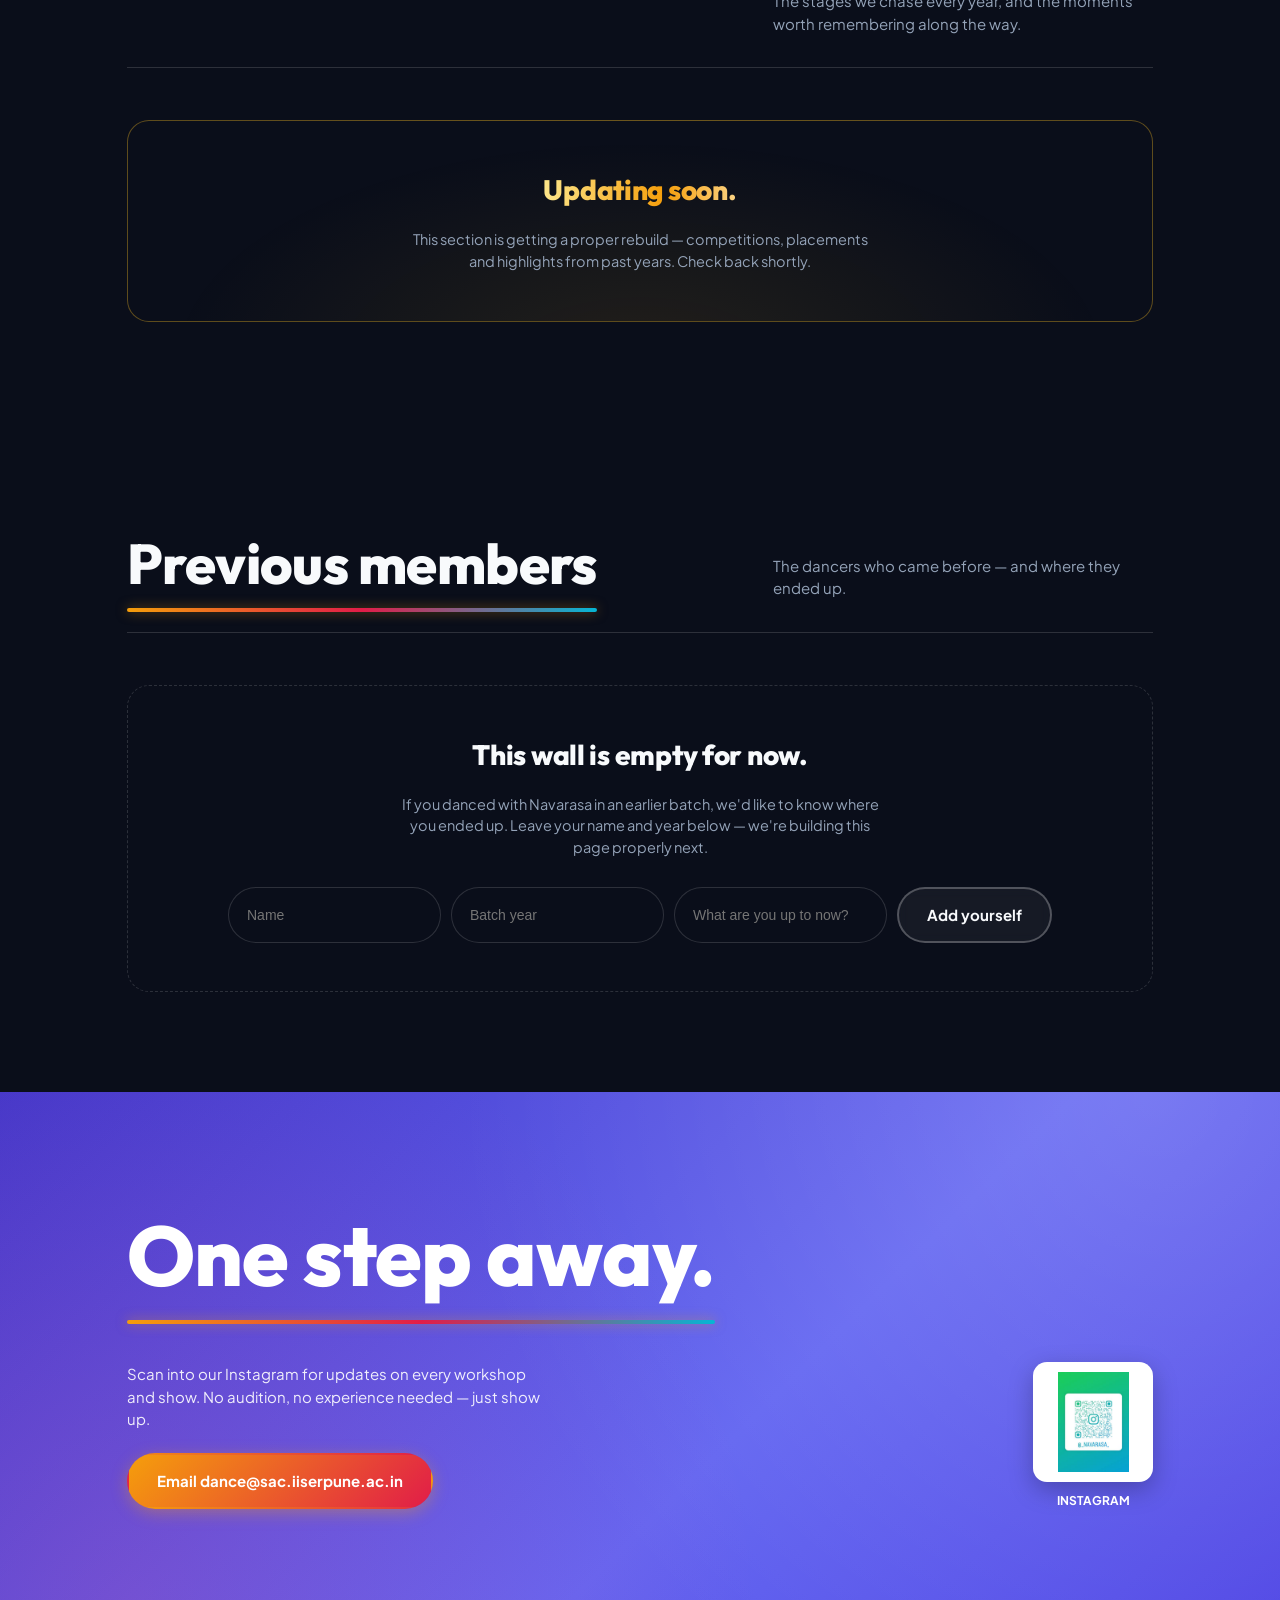
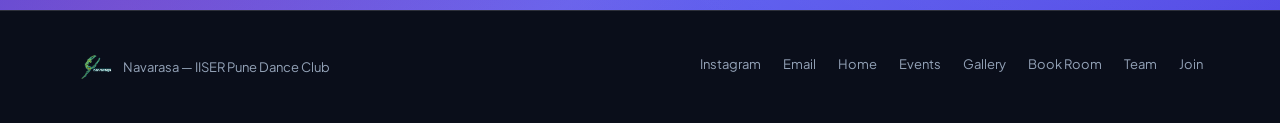
==== commit 9a2f80ed: "Update Navarasa website on 29-9-2026" ====
--- a/navarasa-site/index.html
+++ b/navarasa-site/index.html
@@ -7,61 +7,71 @@
 <meta name="description" content="Navarasa is the dance club of IISER Pune. Workshops, performances and competitions across Kathak, Bollywood and Odissi.">
 <link rel="preconnect" href="https://fonts.googleapis.com">
 <link rel="preconnect" href="https://fonts.gstatic.com" crossorigin>
-<link href="https://fonts.googleapis.com/css2?family=Bricolage+Grotesque:opsz,wght@12..96,400..800&family=Permanent+Marker&family=Inter:wght@400;500;600;700&display=swap" rel="stylesheet">
+<link href="https://fonts.googleapis.com/css2?family=Outfit:wght@400;500;600;700;800;900&family=Plus+Jakarta+Sans:wght@400;500;600;700;800&family=Syne:wght@600;700;800&display=swap" rel="stylesheet">
 <link rel="stylesheet" href="css/style.css">
 </head>
 <body>
 
 <!-- ============ INITIAL LANDING ANIMATION ============ -->
 <div id="introOverlay" aria-hidden="true">
-  <img src="assets/logo.png" alt="">
+  <img src="assets/logo.png" alt="Navarasa logo">
   <span class="intro-bar"></span>
 </div>
 
 <!-- ============ NAV ============ -->
 <div class="topbar" id="topbar">
-  <a href="index.html" class="brand"><img src="assets/logo.png" alt="Navarasa logo"></a>
+  <a href="#top" class="brand"><img src="assets/logo.png" alt="Navarasa logo"></a>
+  <div class="nav-links">
+    <a href="#home" class="active">Home</a>
+    <a href="#events">Events</a>
+    <a href="#gallery">Gallery</a>
+    <a href="#booking">Book the room</a>
+    <a href="#team">Team</a>
+    <a href="#achievements">Achievements</a>
+    <a href="#alumni">Alumni</a>
+  </div>
   <div class="nav-cta">
-    <a href="join.html" class="btn btn-acid" style="padding:10px 22px; font-size:13px;">Join us</a>
-    <button class="menu-btn" id="menuOpen" aria-label="Open menu">☰</button>
+    <a href="#join" class="btn btn-acid" style="padding:10px 22px; font-size:13px;">Join us</a>
+    <button class="menu-btn" id="menuOpen" aria-label="Open navigation menu">☰</button>
   </div>
 </div>
 
 <div class="drawer" id="drawer">
   <div class="drawer-head">
-    <a href="index.html" class="brand"><img src="assets/logo.png" alt="" style="height:30px"></a>
+    <a href="#top" class="brand"><img src="assets/logo.png" alt="" style="height:30px"></a>
     <button class="menu-btn" id="menuClose" aria-label="Close menu" style="border-color:var(--line)">✕</button>
   </div>
   <nav>
-    <a href="index.html" class="dl active">Home</a>
-    <a href="events.html" class="dl">Events</a>
-    <a href="gallery.html" class="dl">Gallery</a>
-    <a href="booking.html" class="dl">Book the room</a>
-    <a href="team.html" class="dl">Team</a>
-    <a href="achievements.html" class="dl">Achievements</a>
-    <a href="alumni.html" class="dl">Alumni</a>
-    <a href="join.html" class="dl" style="color:var(--acid)">Join Navarasa</a>
+    <a href="#home" class="dl active">Home</a>
+    <a href="#events" class="dl">Events</a>
+    <a href="#gallery" class="dl">Gallery</a>
+    <a href="#booking" class="dl">Book the room</a>
+    <a href="#team" class="dl">Team</a>
+    <a href="#achievements" class="dl">Achievements</a>
+    <a href="#alumni" class="dl">Alumni</a>
+    <a href="#join" class="dl" style="color:var(--amber)">Join Navarasa</a>
   </nav>
 </div>
 
 <!-- ============ HERO ============ -->
-<header id="top" class="hero">
+<header id="home" class="hero">
   <div class="hero-media">
-    <img src="assets/performance-stage.jpg" alt="Navarasa dancers performing on stage">
+    <img src="assets/hero-stage-collage.jpg" alt="Navarasa dance performance collage on stage">
   </div>
   <span class="blob blob-coral"></span>
+  <span class="blob blob-cyan"></span>
 
   <div class="hero-content">
     <div class="hero-badge">
-      <span class="eyebrow-pill">IISER Pune <b>·</b> Dance Club</span>
-    </div>
-    <h1><span class="hero-wordmark" role="img" aria-label="Navarasa"></span><span class="sr-only">Navarasa</span></h1>
+      <span class="eyebrow-pill"><span class="pulse-dot"></span> IISER Pune <b>·</b> Dance Club</span>
+    </div>
+    <h1><img src="assets/navarasa-wordmark.png" alt="Navarasa" class="hero-wordmark-img"><span class="sr-only">Navarasa</span></h1>
     <span class="brush">nine emotions. one stage.</span>
     <div class="hero-row">
       <p class="hero-sub">We're the dance club at IISER Pune — Kathak, Bollywood and Odissi, workshops that need no experience, and a stage every few months to put it all on.</p>
       <div style="display:flex; gap:14px; flex-wrap:wrap;">
-        <a href="join.html" class="btn btn-acid">Join Navarasa</a>
-        <a href="gallery.html" class="btn btn-outline">Watch us move</a>
+        <a href="#join" class="btn btn-acid">Join Navarasa</a>
+        <a href="#gallery" class="btn btn-outline">Watch us move</a>
       </div>
     </div>
   </div>
@@ -88,12 +98,337 @@
   </div>
 </section>
 
+<!-- ============ WHAT WE DO ============ -->
+<section class="section" id="movement">
+  <div class="wrap">
+    <div class="head-row">
+      <h2>What we do</h2>
+      <p>Navarasa takes its name from the nine rasas of Indian aesthetic theory — every rehearsal is really about finding one of them in your body.</p>
+    </div>
+    <div class="tiles">
+      <div class="tile">
+        <svg class="ic" viewBox="0 0 24 24" fill="none" stroke="var(--amber)" stroke-width="1.6"><path d="M12 2v6M8 22l4-6 4 6M6 10a6 6 0 0012 0"/></svg>
+        <h3>Workshops</h3>
+        <p>Monthly sessions across different styles. Come curious — no prior dance training required, ever.</p>
+      </div>
+      <div class="tile">
+        <svg class="ic" viewBox="0 0 24 24" fill="none" stroke="var(--coral)" stroke-width="1.6"><path d="M4 19h16M8 19V9m4 10V5m4 14v-7"/></svg>
+        <h3>Classes</h3>
+        <p>External teachers lead regular sessions in Kathak, Bollywood and Odissi throughout the year.</p>
+      </div>
+      <div class="tile">
+        <svg class="ic" viewBox="0 0 24 24" fill="none" stroke="var(--cyan)" stroke-width="1.6"><path d="M3 21h18M6 21V10l6-6 6 6v11"/></svg>
+        <h3>Performances</h3>
+        <p>Showcases, Spotlight nights and campus performances — the stage is where the work pays off.</p>
+      </div>
+      <div class="tile">
+        <svg class="ic" viewBox="0 0 24 24" fill="none" stroke="var(--violet)" stroke-width="1.6"><path d="M12 2l3 7h7l-5.5 4.5L18 21l-6-4-6 4 1.5-7.5L2 9h7z"/></svg>
+        <h3>Competitions</h3>
+        <p>We compete at IICM, Karavaan and Nupura — and train hard in the weeks before each one.</p>
+      </div>
+    </div>
+  </div>
+</section>
+
+<!-- ============ EVENTS — CALENDAR ============ -->
+<section class="section events-section" id="events">
+  <div class="wrap">
+    <div class="head-row">
+      <h2>What's coming</h2>
+      <p>Tap a marked date to see the poster. Dates below are placeholders until the schedule's locked in.</p>
+    </div>
+
+    <div class="calendar-card">
+      <div class="calendar-head">
+        <div>
+          <span class="eyebrow-pill"><span class="pulse-dot"></span> Upcoming</span>
+          <div class="calendar-month-row">
+            <button class="cal-nav-btn" id="calPrev" aria-label="Previous month">‹</button>
+            <h3 class="calendar-month" id="calendarMonth">October 2026</h3>
+            <button class="cal-nav-btn" id="calNext" aria-label="Next month">›</button>
+          </div>
+        </div>
+        <img class="calendar-mark" src="assets/logo.png" alt="Navarasa">
+      </div>
+      <div class="calendar-grid" id="calendarGrid">
+        <span class="cal-dow">S</span><span class="cal-dow">M</span><span class="cal-dow">T</span><span class="cal-dow">W</span><span class="cal-dow">T</span><span class="cal-dow">F</span><span class="cal-dow">S</span>
+        <!-- day cells injected by script.js -->
+      </div>
+    </div>
+
+    <div class="calendar-legend">
+      <span class="legend-item"><span class="legend-dot cat-october"></span>October event</span>
+      <span class="legend-item"><span class="legend-dot cat-monthly"></span>Monthly regular</span>
+    </div>
+    <p class="events-note">Still finding a date: Dance Battles, Open-Stage and the Intra-IISER Cup. Got an idea for the format? <a href="https://instagram.com/_navarasa_" target="_blank" rel="noopener">Tell us on Instagram →</a></p>
+  </div>
+</section>
+
+<div class="poster-modal" id="posterModal">
+  <button class="poster-close" id="posterClose">Close ✕</button>
+  <div class="poster-card" id="posterCard"></div>
+</div>
+
+<!-- ============ GALLERY — 3D CAROUSEL ============ -->
+<section class="section gallery-section" id="gallery">
+  <div class="wrap">
+    <div class="head-row">
+      <h2>On stage</h2>
+      <p>Moments from rehearsals, showcases and the nights that make the practice worth it.</p>
+    </div>
+  </div>
+  <div class="stage-carousel-wrap">
+    <button class="carousel-arrow carousel-prev" id="carouselPrev" aria-label="Previous image">‹</button>
+    <div class="stage-carousel" id="stageCarousel">
+      <div class="carousel-track" id="carouselTrack">
+        <div class="carousel-slide" data-full="assets/dancers-stage-1.jpg">
+          <img src="assets/dancers-stage-1.jpg" alt="Navarasa dancers in costume on stage">
+          <span class="slide-label">Navarasa Spotlight</span>
+        </div>
+        <div class="carousel-slide" data-full="assets/performance-stage.jpg">
+          <img src="assets/performance-stage.jpg" alt="Contemporary dance on stage">
+          <span class="slide-label">Stage Nights</span>
+        </div>
+        <div class="carousel-slide" data-full="assets/dancers-group-1.jpg">
+          <img src="assets/dancers-group-1.jpg" alt="Ribbon dance performance">
+          <span class="slide-label">Group Performance</span>
+        </div>
+        <div class="carousel-slide" data-full="assets/dancers-group-2.jpg">
+          <img src="assets/dancers-group-2.jpg" alt="Navarasa team photo after a show">
+          <span class="slide-label">After the Show</span>
+        </div>
+      </div>
+    </div>
+    <button class="carousel-arrow carousel-next" id="carouselNext" aria-label="Next image">›</button>
+  </div>
+  <div class="carousel-dots" id="carouselDots"></div>
+</section>
+
+<div class="lightbox" id="lightbox">
+  <button class="lightbox-close" id="lightboxClose" aria-label="Close">✕</button>
+  <img id="lightboxImg" src="" alt="">
+</div>
+
+<!-- ============ VIDEOS — SCROLL REEL STRIP ============ -->
+<section class="section videos-section" id="videos">
+  <div class="wrap">
+    <div class="head-row">
+      <h2>Reels</h2>
+      <p>Short clips from rehearsals and shows. Use the navigation arrows or click-and-drag sideways on desktop — the one in the middle comes forward.</p>
+    </div>
+  </div>
+  <div class="reel-container wrap">
+    <button class="reel-arrow reel-prev" id="reelPrev" aria-label="Previous reel">‹</button>
+    <div class="reel-strip-wrap" id="reelStripWrap">
+      <div class="reel-strip" id="reelStrip">
+        <div class="reel-card" data-title="Garba Night" data-video="">
+          <div class="reel-thumb"><span class="reel-play">▶</span></div>
+          <span class="reel-label">Garba Night</span>
+        </div>
+        <div class="reel-card" data-title="Rehearsal Diaries" data-video="">
+          <div class="reel-thumb"><span class="reel-play">▶</span></div>
+          <span class="reel-label">Rehearsal Diaries</span>
+        </div>
+        <div class="reel-card" data-title="Spotlight Backstage" data-video="">
+          <div class="reel-thumb"><span class="reel-play">▶</span></div>
+          <span class="reel-label">Spotlight Backstage</span>
+        </div>
+        <div class="reel-card" data-title="Move & Chill" data-video="">
+          <div class="reel-thumb"><span class="reel-play">▶</span></div>
+          <span class="reel-label">Move & Chill</span>
+        </div>
+        <div class="reel-card" data-title="Dance Reels Entry" data-video="">
+          <div class="reel-thumb"><span class="reel-play">▶</span></div>
+          <span class="reel-label">Dance Reels Entry</span>
+        </div>
+      </div>
+    </div>
+    <button class="reel-arrow reel-next" id="reelNext" aria-label="Next reel">›</button>
+  </div>
+</section>
+
+<div class="video-modal" id="videoModal">
+  <button class="poster-close" id="videoModalClose">Close ✕</button>
+  <div class="video-modal-card" id="videoModalCard"></div>
+</div>
+
+<!-- ============ BOOKING ============ -->
+<section class="section booking" id="booking">
+  <span class="vertical-note">BOOK THE ROOM</span>
+  <div class="wrap">
+    <div class="head-row">
+      <h2>Your new favourite room</h2>
+      <p>The dance room runs on a shared calendar. Tell us when you need it and we'll confirm by email.</p>
+    </div>
+    <div class="booking-wrap">
+      <div>
+        <p style="color:var(--paper-dim); font-size:15px; max-width:400px;">The space is open to every club member for practice, choreography sessions or just messing around with music. Slots are first-come, first-served.</p>
+        <div class="room-facts">
+          <div><span>Location</span><b>H2 Parking-Lot</b></div>
+          <div><span>Booking</span><b>By email, 24–48h ahead</b></div>
+          <div><span>Contact</span><b>dance@sac.iiserpune.ac.in</b></div>
+        </div>
+      </div>
+
+      <form class="form-card" id="bookingForm">
+        <div class="field-row">
+          <div class="field"><label for="bName">Your name</label><input type="text" id="bName" required></div>
+          <div class="field"><label for="bEmail">Email</label><input type="email" id="bEmail" required></div>
+        </div>
+        <div class="field-row">
+          <div class="field"><label for="bDate">Date</label><input type="date" id="bDate" required></div>
+          <div class="field"><label for="bSlot">Time slot</label>
+            <select id="bSlot" required>
+              <option value="">Select a slot</option>
+              <option>7:00 AM – 9:00 AM</option>
+              <option>5:00 PM – 7:00 PM</option>
+              <option>7:00 PM – 9:00 PM</option>
+              <option>9:00 PM – 11:00 PM</option>
+            </select>
+          </div>
+        </div>
+        <div class="field"><label for="bPurpose">What's it for?</label><textarea id="bPurpose" rows="3" placeholder="e.g. Bollywood choreography practice for Spotlight"></textarea></div>
+        <button type="submit" class="btn btn-magenta-outline" style="width:100%;">Request this slot</button>
+        <p class="form-note">This opens your email app with the details filled in, addressed to dance@sac.iiserpune.ac.in — we usually confirm within a day.</p>
+        <div class="confirm-box" id="confirmBox">Your email app should now be open with the request drafted. Send it and we'll get back to you.</div>
+      </form>
+    </div>
+  </div>
+</section>
+
+<!-- ============ TEAM — POLAROID, DYNAMIC ============ -->
+<section class="section team-section" id="team">
+  <div class="team-bg-decor"></div>
+  <div class="wrap">
+    <div class="head-row">
+      <h2>The people who move it</h2>
+      <p>The crew behind every rehearsal, show and late-night choreography session.</p>
+    </div>
+
+    <div class="polaroid-grid" id="polaroidGrid">
+      <div class="polaroid-card" style="--tilt:-2.5deg">
+        <div class="polaroid-frame"><img src="assets/team-krittika.jpg" alt="Krittika Bhattacharya"></div>
+        <div class="polaroid-info"><span class="polaroid-name">Krittika Bhattacharya</span><span class="polaroid-role">General Coordinator</span></div>
+      </div>
+      <div class="polaroid-card" style="--tilt:1.8deg">
+        <div class="polaroid-frame"><img src="assets/team-pratyush.jpg" alt="Pratyush Sahu"></div>
+        <div class="polaroid-info"><span class="polaroid-name">Pratyush Sahu</span><span class="polaroid-role">General Coordinator</span></div>
+      </div>
+      <div class="polaroid-card" style="--tilt:-1.2deg">
+        <div class="polaroid-frame"><img src="assets/team-arkadeep.jpg" alt="Arkadeep Dey"></div>
+        <div class="polaroid-info"><span class="polaroid-name">Arkadeep Dey</span><span class="polaroid-role">General Coordinator</span></div>
+      </div>
+      <div class="polaroid-card" style="--tilt:2.2deg">
+        <div class="polaroid-frame"><img src="assets/team-rashi.jpg" alt="Rashi Sangoi"></div>
+        <div class="polaroid-info"><span class="polaroid-name">Rashi Sangoi</span><span class="polaroid-role">Logistics</span></div>
+      </div>
+      <div class="polaroid-card" style="--tilt:-3deg">
+        <div class="polaroid-frame"><img src="assets/team-satyamev.jpg" alt="Satyamev Aman"></div>
+        <div class="polaroid-info"><span class="polaroid-name">Satyamev Aman</span><span class="polaroid-role">Social Media</span></div>
+      </div>
+      <div class="polaroid-card" style="--tilt:1.5deg">
+        <div class="polaroid-frame"><img src="assets/team-naityik.jpg" alt="Naityik Singh"></div>
+        <div class="polaroid-info"><span class="polaroid-name">Naityik Singh</span><span class="polaroid-role">Design</span></div>
+      </div>
+      <div class="polaroid-card" style="--tilt:-1.8deg">
+        <div class="polaroid-frame"><img src="assets/team-ayushb.jpg" alt="Ayush Bhushan"></div>
+        <div class="polaroid-info"><span class="polaroid-name">Ayush Bhushan</span><span class="polaroid-role">Music Editing</span></div>
+      </div>
+      <div class="polaroid-card" style="--tilt:2.8deg">
+        <div class="polaroid-frame"><img src="assets/team-ayushbiswas.jpg" alt="Ayush Biswas"></div>
+        <div class="polaroid-info"><span class="polaroid-name">Ayush Biswas</span><span class="polaroid-role">Photo / Video</span></div>
+      </div>
+      <div class="polaroid-card" style="--tilt:-2deg">
+        <div class="polaroid-frame"><img src="assets/team-om.jpg" alt="Om Ubarhande"></div>
+        <div class="polaroid-info"><span class="polaroid-name">Om Ubarhande</span><span class="polaroid-role">Photo / Video</span></div>
+      </div>
+      <div class="polaroid-card" style="--tilt:1.2deg">
+        <div class="polaroid-frame"><img src="assets/team-rishav.jpg" alt="Rishav Bhuin"></div>
+        <div class="polaroid-info"><span class="polaroid-name">Rishav Bhuin</span><span class="polaroid-role">Photo / Video</span></div>
+      </div>
+      <div class="polaroid-card" style="--tilt:-1.5deg">
+        <div class="polaroid-frame"><img src="assets/team-muskan.jpg" alt="Muskan Goyal"></div>
+        <div class="polaroid-info"><span class="polaroid-name">Muskan Goyal</span><span class="polaroid-role">Choreography</span></div>
+      </div>
+      <div class="polaroid-card" style="--tilt:2deg">
+        <div class="polaroid-frame"><img src="assets/team-sanskruti.jpg" alt="Sanskruti N"></div>
+        <div class="polaroid-info"><span class="polaroid-name">Sanskruti N</span><span class="polaroid-role">Choreography</span></div>
+      </div>
+      <div class="polaroid-card" style="--tilt:-2.8deg">
+        <div class="polaroid-frame"><img src="assets/team-teesta.jpg" alt="Teesta Roy"></div>
+        <div class="polaroid-info"><span class="polaroid-name">Teesta Roy</span><span class="polaroid-role">Choreography</span></div>
+      </div>
+      <div class="polaroid-card" style="--tilt:1deg">
+        <div class="polaroid-frame"><img src="assets/team-vishma.jpg" alt="Vishma V"></div>
+        <div class="polaroid-info"><span class="polaroid-name">Vishma V</span><span class="polaroid-role">Choreography</span></div>
+      </div>
+    </div>
+  </div>
+</section>
+
+<!-- ============ ACHIEVEMENTS ============ -->
+<section class="section" id="achievements">
+  <div class="wrap">
+    <div class="head-row">
+      <h2>Achievements</h2>
+      <p>The stages we chase every year, and the moments worth remembering along the way.</p>
+    </div>
+
+    <div class="alumni-box">
+      <h3>Updating soon.</h3>
+      <p>This section is getting a proper rebuild — competitions, placements and highlights from past years. Check back shortly.</p>
+    </div>
+  </div>
+</section>
+
+<!-- ============ ALUMNI ============ -->
+<section class="section" id="alumni">
+  <div class="wrap">
+    <div class="head-row">
+      <h2>Previous members</h2>
+      <p>The dancers who came before — and where they ended up.</p>
+    </div>
+    <div class="alumni-box">
+      <h3>This wall is empty for now.</h3>
+      <p>If you danced with Navarasa in an earlier batch, we'd like to know where you ended up. Leave your name and year below — we're building this page properly next.</p>
+      <form class="alumni-form" id="alumniForm">
+        <input type="text" placeholder="Name" id="alName" required>
+        <input type="text" placeholder="Batch year" id="alYear" required>
+        <input type="text" placeholder="What are you up to now?" id="alNow">
+        <button type="submit" class="btn btn-outline">Add yourself</button>
+      </form>
+      <p class="form-note" id="alumniNote" style="display:none; color:var(--amber);">Thanks — this opens an email to the club so we can add you.</p>
+    </div>
+  </div>
+</section>
+
+<!-- ============ JOIN ============ -->
+<section class="section join" id="join">
+  <div class="wrap">
+    <h2>One step away.</h2>
+    <div class="join-row">
+      <div class="join-info">
+        <p>Scan into our Instagram for updates on every workshop and show. No audition, no experience needed — just show up.</p>
+        <a href="mailto:dance@sac.iiserpune.ac.in" class="btn btn-acid">Email dance@sac.iiserpune.ac.in</a>
+      </div>
+      <div class="qr-row">
+        <div class="qr-card"><div class="box"><img src="assets/qr-instagram.jpg" alt="Instagram QR code for @_navarasa_"></div><span>INSTAGRAM</span></div>
+      </div>
+    </div>
+  </div>
+</section>
+
 <footer>
-  <a href="index.html" class="fbrand"><img src="assets/logo.png" alt=""><span>Navarasa — IISER Pune Dance Club</span></a>
+  <a href="#top" class="fbrand"><img src="assets/logo.png" alt=""><span>Navarasa — IISER Pune Dance Club</span></a>
   <div class="flinks">
     <a href="https://instagram.com/_navarasa_" target="_blank" rel="noopener">Instagram</a>
     <a href="mailto:dance@sac.iiserpune.ac.in">Email</a>
-    <a href="index.html">Home</a>
+    <a href="#home">Home</a>
+    <a href="#events">Events</a>
+    <a href="#gallery">Gallery</a>
+    <a href="#booking">Book Room</a>
+    <a href="#team">Team</a>
+    <a href="#join">Join</a>
   </div>
 </footer>
 
--- a/navarasa-site/css/style.css
+++ b/navarasa-site/css/style.css
@@ -1,22 +1,25 @@
 /* ============ TOKENS ============ */
 :root{
-  --ink:#0c0c11;
-  --ink-soft:#151420;
-  --card:#1a1926;
-  --line:rgba(245,242,234,.12);
-  --paper:#f5f2ea;
-  --paper-dim:#b7b2c4;
-  --violet:#7c3bed;
-  --violet-deep:#4b1fb0;
-  --acid:#c9ff4d;
-  --coral:#ff5c39;
-  --magenta:#ff2f7e;
-  --cyan:#31e0c8;
-  --gold:#d4a843;
-
-  --display:"Bricolage Grotesque", "Inter", sans-serif;
-  --brush:"Permanent Marker", cursive;
-  --sans:"Inter", -apple-system, sans-serif;
+  --ink:#0a0e1a;
+  --ink-soft:#131a2c;
+  --card:#1c2638;
+  --line:rgba(255,255,255,.14);
+  --paper:#f8fafc;
+  --paper-dim:#94a3b8;
+  --violet:#6366f1;
+  --violet-deep:#4338ca;
+  --acid:#38bdf8;
+  --coral:#f43f5e;
+  --magenta:#ec4899;
+  --cyan:#06b6d4;
+  --gold:#f59e0b;
+  --amber:#fbbf24;
+  --crimson:#e11d48;
+  --stage-red:#ff2a5f;
+
+  --display:"Outfit", "Plus Jakarta Sans", sans-serif;
+  --brush:"Syne", cursive, sans-serif;
+  --sans:"Plus Jakarta Sans", -apple-system, sans-serif;
 
   --wrap: 1180px;
   --edge: 6vw;
@@ -25,6 +28,7 @@
 
 *{ box-sizing:border-box; }
 html{ scroll-behavior:smooth; overflow-x:hidden; }
+section{ scroll-margin-top: 70px; }
 body{
   margin:0;
   background:var(--ink);
@@ -48,19 +52,21 @@
 
 .eyebrow-pill{
   display:inline-flex; align-items:center; gap:8px;
-  background:var(--ink-soft); border:1px solid var(--line);
-  padding:8px 16px; border-radius:999px;
-  font-size:13px; color:var(--paper-dim);
-}
-.eyebrow-pill b{ color:var(--acid); font-weight:600; }
+  background:rgba(30,41,59,.82); border:1px solid rgba(245,158,11,.3);
+  backdrop-filter:blur(10px); -webkit-backdrop-filter:blur(10px);
+  padding:8px 18px; border-radius:999px;
+  font-size:13px; color:var(--paper-dim); font-weight:500;
+  box-shadow:0 4px 16px rgba(0,0,0,.3), 0 0 15px rgba(245,158,11,.15);
+}
+.eyebrow-pill b{ color:var(--amber); font-weight:700; }
 .eyebrow-pill .pulse-dot{
-  width:7px; height:7px; border-radius:50%; background:var(--magenta);
-  box-shadow:0 0 8px var(--magenta);
-  animation:dotPulse 2s infinite ease-in-out;
+  width:8px; height:8px; border-radius:50%; background:var(--coral);
+  box-shadow:0 0 10px var(--coral);
+  animation:dotPulse 1.8s infinite ease-in-out;
 }
 @keyframes dotPulse{
   0%,100%{ transform:scale(1); opacity:1; }
-  50%{ transform:scale(1.4); opacity:.6; }
+  50%{ transform:scale(1.4); opacity:.6; box-shadow:0 0 16px var(--amber); }
 }
 
 .sr-only{
@@ -71,23 +77,44 @@
 .btn{
   display:inline-flex; align-items:center; justify-content:center; gap:10px;
   padding:15px 28px; border-radius:999px; font-weight:700; font-size:15px;
-  border:2px solid transparent; transition:transform .18s ease, background .18s ease;
+  border:2px solid transparent; transition:transform .22s ease, background .22s ease, box-shadow .22s ease, border-color .22s ease;
   cursor:pointer;
 }
 .btn:hover{ transform:translateY(-2px); }
-.btn-acid{ background:var(--acid); color:#0c0c11; }
-.btn-acid:hover{ background:#dfffa0; }
-.btn-outline{ background:transparent; border-color:var(--paper); color:var(--paper); }
-.btn-outline:hover{ background:var(--paper); color:#0c0c11; }
-.btn-magenta-outline{ background:transparent; border-color:var(--magenta); color:var(--magenta); }
-.btn-magenta-outline:hover{ background:var(--magenta); color:#fff; }
+.btn-acid{
+  background:linear-gradient(135deg, var(--gold) 0%, var(--crimson) 100%);
+  color:#ffffff;
+  box-shadow:0 4px 16px rgba(245,158,11,.35);
+}
+.btn-acid:hover{
+  background:linear-gradient(135deg, #fbbf24 0%, #f43f5e 100%);
+  box-shadow:0 6px 24px rgba(245,158,11,.50);
+}
+.btn-outline{
+  background:rgba(255,255,255,.05);
+  border-color:rgba(255,255,255,.25);
+  color:var(--paper);
+  backdrop-filter:blur(6px);
+}
+.btn-outline:hover{ background:var(--paper); color:#0b0f19; border-color:var(--paper); }
+.btn-magenta-outline{
+  background:rgba(236,72,153,.08);
+  border-color:var(--magenta);
+  color:var(--magenta);
+}
+.btn-magenta-outline:hover{
+  background:linear-gradient(135deg, var(--magenta) 0%, var(--coral) 100%);
+  border-color:transparent;
+  color:#fff;
+  box-shadow:0 6px 20px rgba(236,72,153,.38);
+}
 
 .tag{
-  font-size:12px; font-weight:700; letter-spacing:.02em;
-  padding:5px 12px; border-radius:999px; display:inline-block;
-}
-.status-october{ background:rgba(255,47,126,.16); color:var(--magenta); }
-.status-monthly{ background:rgba(49,224,200,.16); color:var(--cyan); }
+  font-size:12px; font-weight:700; letter-spacing:.03em;
+  padding:5px 14px; border-radius:999px; display:inline-block;
+}
+.status-october{ background:rgba(236,72,153,.18); color:var(--magenta); border:1px solid rgba(236,72,153,.3); }
+.status-monthly{ background:rgba(56,189,248,.18); color:var(--acid); border:1px solid rgba(56,189,248,.3); }
 
 @media (prefers-reduced-motion: reduce){
   *{ animation-duration:.001ms !important; animation-iteration-count:1 !important; transition-duration:.001ms !important; scroll-behavior:auto !important; }
@@ -98,26 +125,28 @@
   position:fixed; top:0; left:0; right:0; z-index:500;
   display:flex; align-items:center; justify-content:space-between;
   padding:18px var(--edge);
-  background:rgba(12,12,17,.7);
-  backdrop-filter:blur(10px);
+  background:rgba(10,14,26,.75);
+  backdrop-filter:blur(14px); -webkit-backdrop-filter:blur(14px);
   border-bottom:1px solid transparent;
   transition:border-color .3s, background .3s;
 }
-.topbar.scrolled{ border-color:var(--line); background:rgba(12,12,17,.92); }
+.topbar.scrolled{ border-color:var(--line); background:rgba(10,14,26,.94); }
 .brand{ display:flex; align-items:center; gap:10px; }
 .brand img{ height:34px; width:auto; }
 .brand span{ font-family:var(--display); font-weight:800; font-size:19px; letter-spacing:.02em; }
-.nav-links{ display:flex; gap:30px; font-size:14px; font-weight:600; }
-.nav-links a{ color:var(--paper-dim); transition:color .2s; }
-.nav-links a:hover{ color:var(--acid); }
-.nav-links a.active{ color:var(--paper); }
-.dl.active{ color:var(--acid); }
-.nav-cta{ display:flex; align-items:center; gap:16px; }
+.nav-links{ display:flex; gap:24px; font-size:14px; font-weight:600; align-items:center; }
+.nav-links a{ color:var(--paper-dim); transition:color .2s, transform .2s; }
+.nav-links a:hover{ color:var(--amber); transform:translateY(-1px); }
+.nav-links a.active{ color:var(--paper); border-bottom:2px solid var(--gold); padding-bottom:2px; }
+.dl.active{ color:var(--amber) !important; }
+.nav-cta{ display:flex; align-items:center; gap:14px; }
 .menu-btn{
   display:grid; background:none; border:1px solid var(--line); border-radius:10px;
-  width:42px; height:42px; place-items:center;
-}
-@media (max-width:860px){
+  width:42px; height:42px; place-items:center; font-size:18px;
+  transition:border-color .2s, background .2s;
+}
+.menu-btn:hover{ border-color:var(--amber); background:rgba(245,158,11,.1); }
+@media (max-width:960px){
   .nav-links{ display:none; }
 }
 .drawer{
@@ -127,8 +156,9 @@
 }
 .drawer.open{ transform:none; }
 .drawer-head{ display:flex; justify-content:space-between; align-items:center; margin-bottom:40px; }
-.drawer nav{ display:flex; flex-direction:column; gap:26px; font-family:var(--display); font-size:32px; font-weight:800; }
-.drawer nav a{ color:var(--paper); }
+.drawer nav{ display:flex; flex-direction:column; gap:22px; font-family:var(--display); font-size:28px; font-weight:800; }
+.drawer nav a{ color:var(--paper); transition:color .2s; }
+.drawer nav a:hover{ color:var(--amber); }
 
 /* ============ INTRO / LANDING OVERLAY ============ */
 #introOverlay{
@@ -141,13 +171,13 @@
   width:min(46vw, 220px);
   opacity:0; transform:scale(.82);
   animation:introLogoIn .9s cubic-bezier(.2,.8,.2,1) forwards .1s;
-  filter:drop-shadow(0 0 30px rgba(201,255,77,.22));
+  filter:drop-shadow(0 0 35px rgba(245,158,11,.45));
 }
 #introOverlay .intro-bar{
-  width:64px; height:2px; background:var(--line); position:relative; overflow:hidden; border-radius:2px;
+  width:64px; height:3px; background:var(--line); position:relative; overflow:hidden; border-radius:3px;
 }
 #introOverlay .intro-bar::after{
-  content:""; position:absolute; inset:0; background:var(--acid);
+  content:""; position:absolute; inset:0; background:linear-gradient(90deg, var(--gold), var(--crimson), var(--cyan));
   transform:scaleX(0); transform-origin:left;
   animation:introBarFill 1s cubic-bezier(.2,.8,.2,1) forwards .55s;
 }
@@ -155,43 +185,124 @@
 @keyframes introLogoIn{ to{ opacity:1; transform:scale(1); } }
 @keyframes introBarFill{ to{ transform:scaleX(1); } }
 
-/* ============ HERO ============ */
+/* ============ HERO & FLICKER EFFECT ============ */
 .hero{
   position:relative; min-height:100vh; display:flex; flex-direction:column;
   justify-content:flex-end; overflow:hidden; padding-top:110px;
 }
 .hero-media{ position:absolute; inset:0; z-index:0; }
-.hero-media img{ width:100%; height:100%; object-fit:cover; object-position:center 30%; filter:saturate(1.05); }
-/* Lighter overlay so the background image shows through more clearly */
+.hero-media img{ width:100%; height:100%; object-fit:cover; object-position:center 35%; filter:saturate(.9) contrast(1.05) brightness(.68); }
+
+/* Readability scrim — keeps the area behind the Navarasa wordmark calm and dark so the logotype pops */
+.hero-media::before{
+  content:""; position:absolute; inset:0; z-index:1; pointer-events:none;
+  background:
+    radial-gradient(ellipse 75% 60% at 28% 78%, rgba(6,9,18,.82) 0%, rgba(6,9,18,.55) 45%, transparent 75%),
+    linear-gradient(90deg, rgba(6,9,18,.55) 0%, rgba(6,9,18,.22) 55%, transparent 100%);
+}
+
+/* Multi-tone stage-lighting gradient overlay with subtle flickering theatrical highlights */
 .hero-media::after{
   content:""; position:absolute; inset:0;
   background:
-    linear-gradient(180deg, rgba(12,12,17,.30) 0%, rgba(12,12,17,.15) 35%, rgba(12,12,17,.85) 88%),
-    radial-gradient(circle at 12% 8%, rgba(124,59,237,.30), transparent 45%);
-}
-/* Only the coral blob remains — green/acid blob removed */
-.blob{ position:absolute; border-radius:50%; filter:blur(2px); z-index:1; pointer-events:none; }
-.blob-coral{ width:70px; height:70px; background:var(--coral); bottom:34%; left:5vw; opacity:.65; border-radius:38% 62% 60% 40%/40% 40% 60% 60%; }
+    linear-gradient(180deg, rgba(10,14,26,.55) 0%, rgba(10,14,26,.32) 35%, rgba(10,14,26,.94) 88%),
+    radial-gradient(ellipse at 15% 15%, rgba(245,158,11,.16), transparent 50%),
+    radial-gradient(ellipse at 85% 20%, rgba(56,189,248,.16), transparent 45%),
+    radial-gradient(ellipse at 10% 80%, rgba(239,68,68,.10), transparent 45%),
+    radial-gradient(ellipse at 88% 85%, rgba(99,102,241,.16), transparent 45%);
+  animation: stageLightFlicker 6s infinite ease-in-out;
+}
+
+@keyframes stageLightFlicker {
+  0%, 100% { opacity: 0.90; filter: brightness(1); }
+  20% { opacity: 0.98; filter: brightness(1.08) saturate(1.15); }
+  45% { opacity: 0.82; filter: brightness(0.96); }
+  70% { opacity: 0.95; filter: brightness(1.05) saturate(1.1); }
+  85% { opacity: 0.88; filter: brightness(0.98); }
+}
+
+.blob{ position:absolute; border-radius:50%; filter:blur(28px) opacity(.5); z-index:1; pointer-events:none; }
+.blob-coral{
+  width:140px; height:140px;
+  background:linear-gradient(135deg, var(--gold), var(--crimson));
+  bottom:34%; left:5vw; opacity:.65;
+  border-radius:38% 62% 60% 40%/40% 40% 60% 60%;
+  animation: spotlightPulse 4.5s ease-in-out infinite alternate;
+}
+.blob-cyan{
+  width:160px; height:160px;
+  background:linear-gradient(135deg, var(--acid), var(--violet));
+  top:22%; right:6vw; opacity:.45;
+  border-radius:50%;
+  animation: spotlightPulse 5.5s ease-in-out infinite alternate-reverse;
+}
+
+@keyframes spotlightPulse {
+  0% { transform: scale(1) translateY(0); opacity: 0.5; }
+  50% { transform: scale(1.18) translateY(-12px); opacity: 0.75; }
+  100% { transform: scale(0.92) translateY(8px); opacity: 0.45; }
+}
 
 .hero-content{ position:relative; z-index:2; padding:0 var(--edge) 70px; }
 .hero-badge{ margin-bottom:22px; }
 
-/* Dynamic shimmer wordmark — custom logotype, masked so the same animated
-   gradient effect that used to run on the text now runs on the artwork */
-.hero h1{ line-height:.86; }
-.hero-wordmark{
-  display:block;
-  width:min(88vw, 760px);
-  aspect-ratio:1400/394;
-  background:linear-gradient(105deg,
-    rgba(245,242,234,.5) 0%,
-    rgba(245,242,234,.82) 20%,
-    rgba(201,255,77,.5) 34%,
-    rgba(245,242,234,.82) 48%,
-    rgba(245,242,234,.5) 62%,
-    rgba(245,242,234,.82) 80%,
-    rgba(245,242,234,.5) 100%);
-  background-size:260% 100%;
+/* Dynamic shimmer wordmark — custom logotype image with dynamic stage light glow */
+.hero h1{ line-height:.86; margin-bottom:12px; }
+.hero-wordmark-img {
+  width: min(88vw, 680px);
+  height: auto;
+  display: block;
+  filter: drop-shadow(0 0 20px rgba(245,158,11,.65)) drop-shadow(0 0 40px rgba(239,68,68,.4));
+  animation: wordmarkGlow 4s ease-in-out infinite alternate;
+}
+
+@keyframes wordmarkGlow {
+  0% { filter: drop-shadow(0 0 18px rgba(245,158,11,.55)) drop-shadow(0 0 35px rgba(239,68,68,.35)); transform: scale(1); }
+  50% { filter: drop-shadow(0 0 32px rgba(251,191,36,.88)) drop-shadow(0 0 55px rgba(236,72,153,.55)); transform: scale(1.01); }
+  100% { filter: drop-shadow(0 0 22px rgba(56,189,248,.65)) drop-shadow(0 0 40px rgba(245,158,11,.45)); transform: scale(1); }
+}
+
+/* ============ DYNAMIC HEADING SCROLL-REVEAL EFFECT ============ */
+.head-row h2, .section h2 {
+  position: relative;
+  display: inline-block;
+  opacity: 0;
+  transform: var(--h2-from, translateY(30px) scale(0.95));
+  filter: var(--h2-filter, none);
+  transition: opacity 0.8s cubic-bezier(0.2, 0.8, 0.2, 1), transform 0.8s cubic-bezier(0.2, 0.8, 0.2, 1), filter 0.8s ease;
+}
+
+.head-row h2::after, .section h2::after {
+  content: "";
+  position: absolute;
+  left: 0;
+  bottom: -6px;
+  width: 100%;
+  height: 4px;
+  border-radius: 4px;
+  background: linear-gradient(90deg, var(--gold), var(--crimson), var(--cyan));
+  transform: scaleX(0);
+  transform-origin: left;
+  transition: transform 0.8s cubic-bezier(0.2, 0.8, 0.2, 1) 0.25s;
+  box-shadow: 0 0 12px rgba(245, 158, 11, 0.5);
+}
+
+.head-row h2.heading-in-view, .section h2.heading-in-view {
+  opacity: 1;
+  transform: none;
+  filter: none;
+}
+
+.head-row h2.heading-in-view::after, .section h2.heading-in-view::after {
+  transform: scaleX(1);
+  animation: headingLineGlow 3s infinite ease-in-out alternate;
+}
+
+@keyframes headingLineGlow {
+  0% { box-shadow: 0 0 10px rgba(245, 158, 11, 0.4); }
+  50% { box-shadow: 0 0 22px rgba(239, 68, 68, 0.75); }
+  100% { box-shadow: 0 0 14px rgba(56, 189, 248, 0.5); }
+}
   -webkit-mask-image:url("[data-uri]");
   mask-image:url("[data-uri]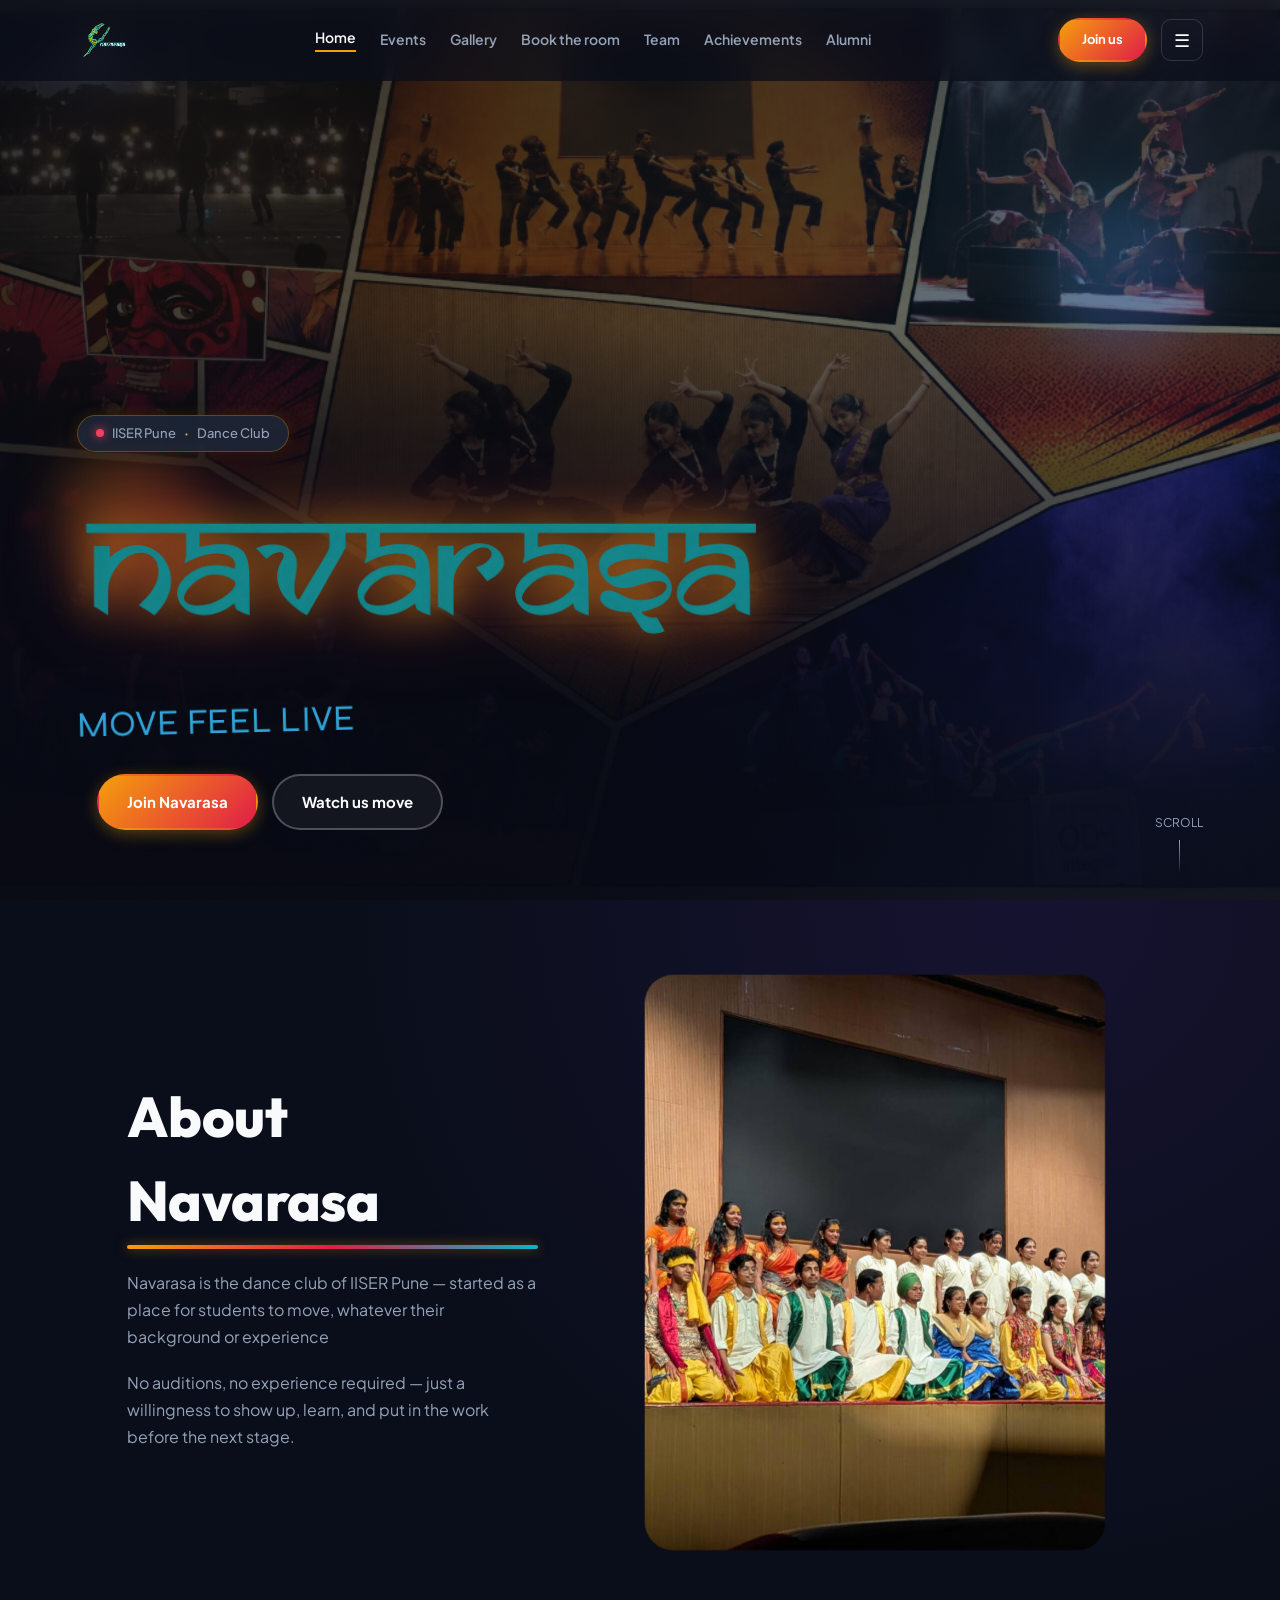
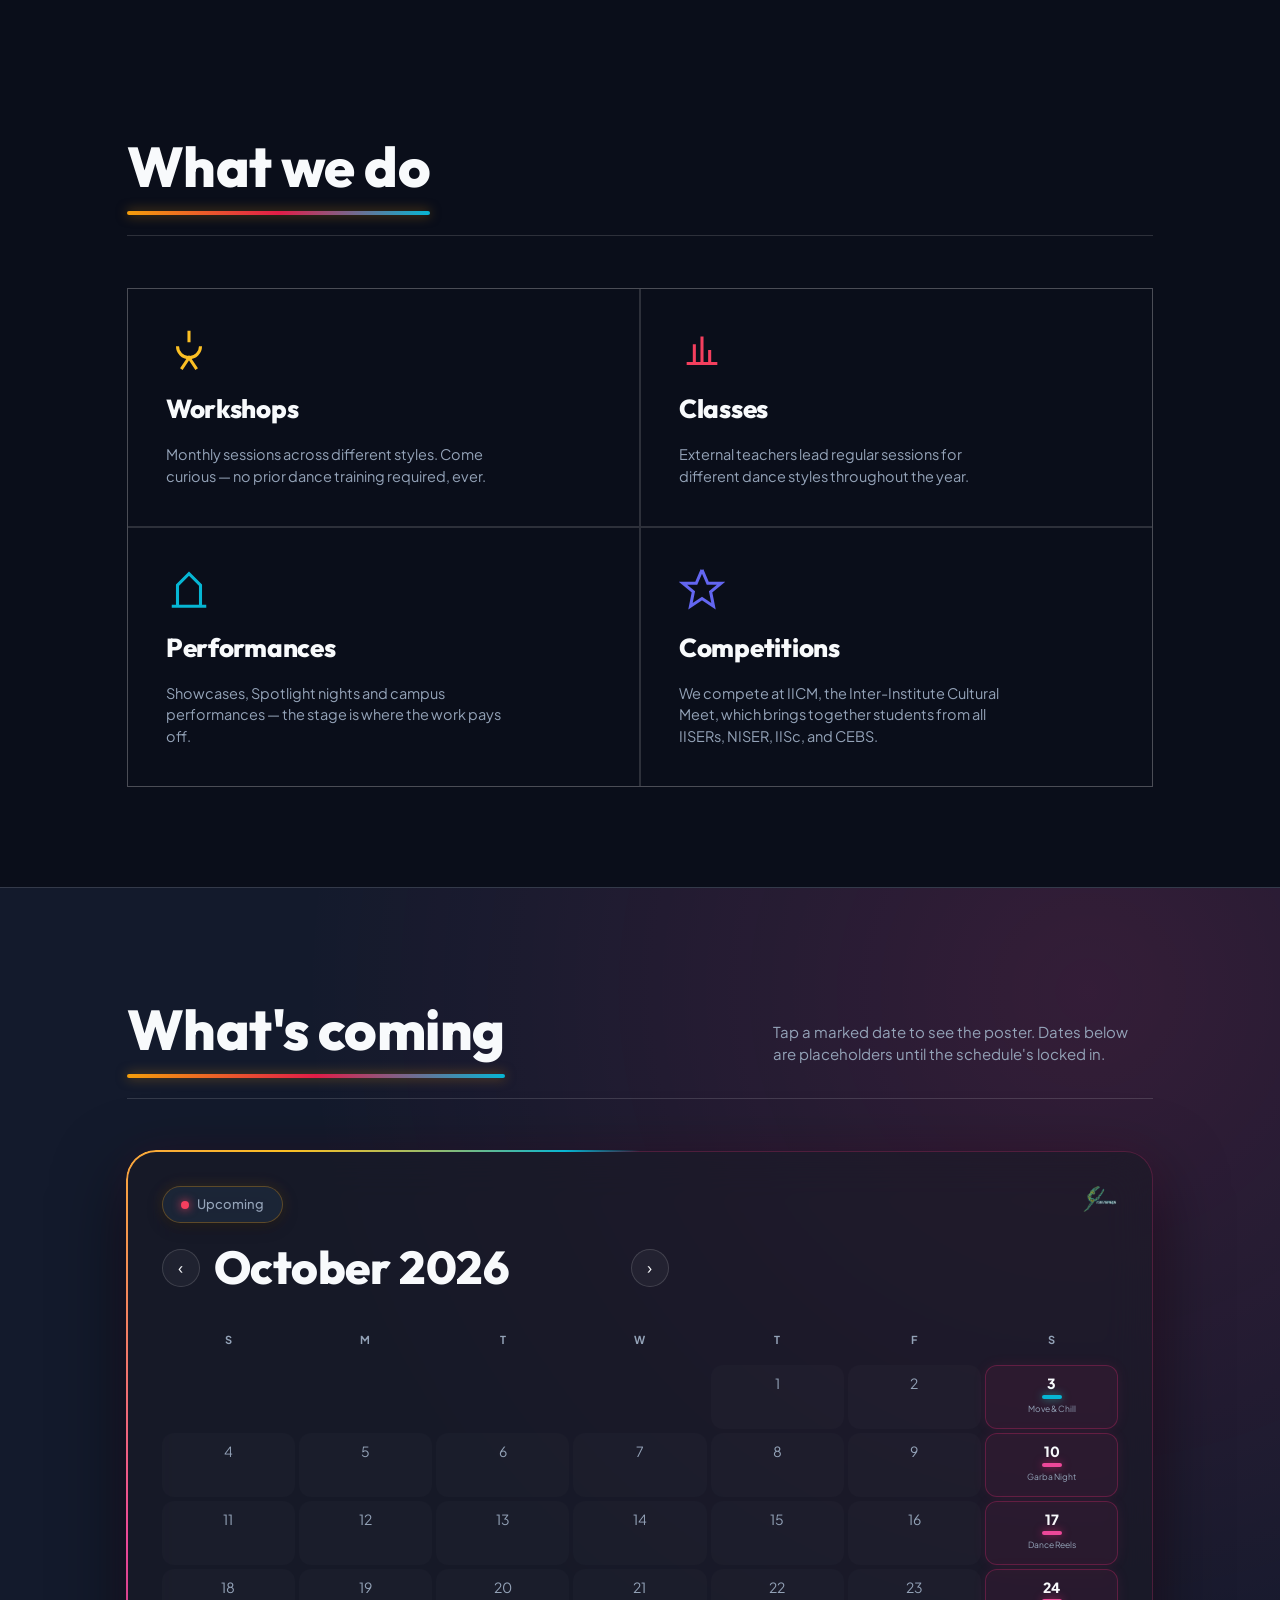
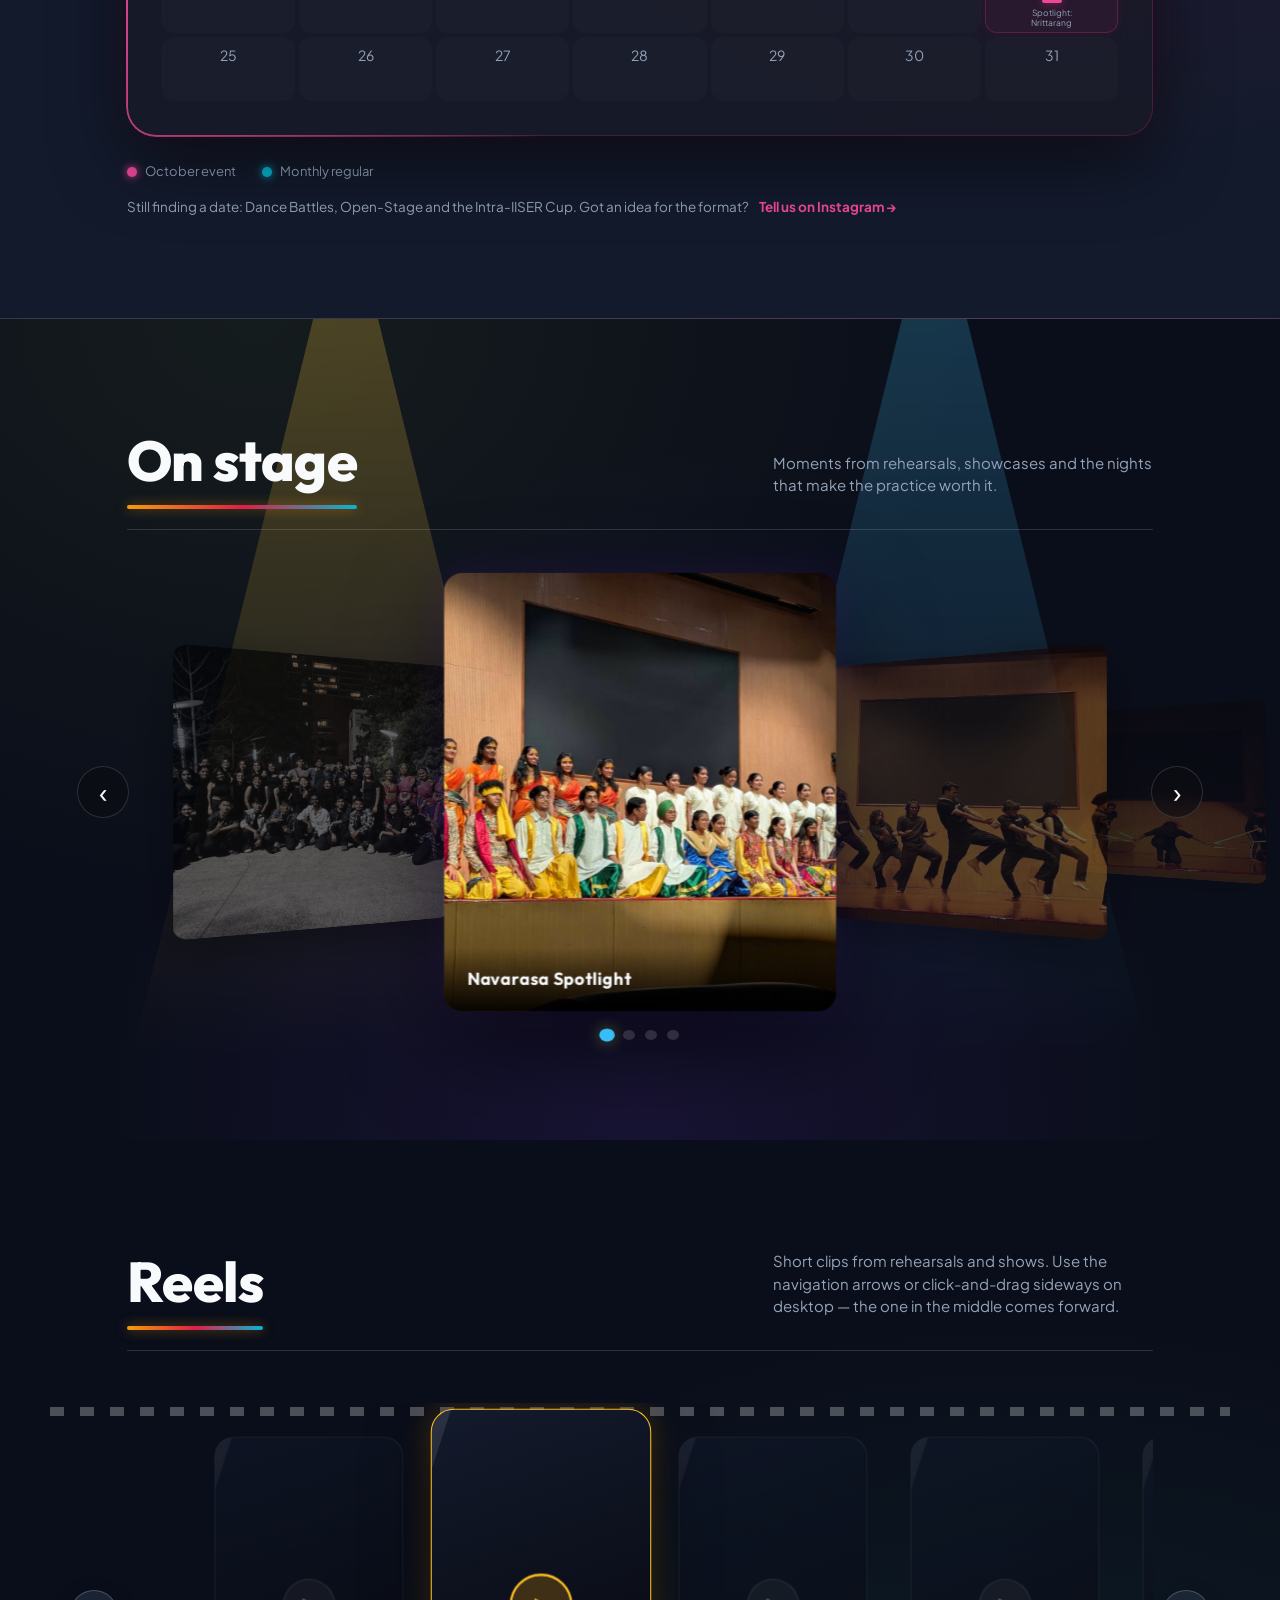
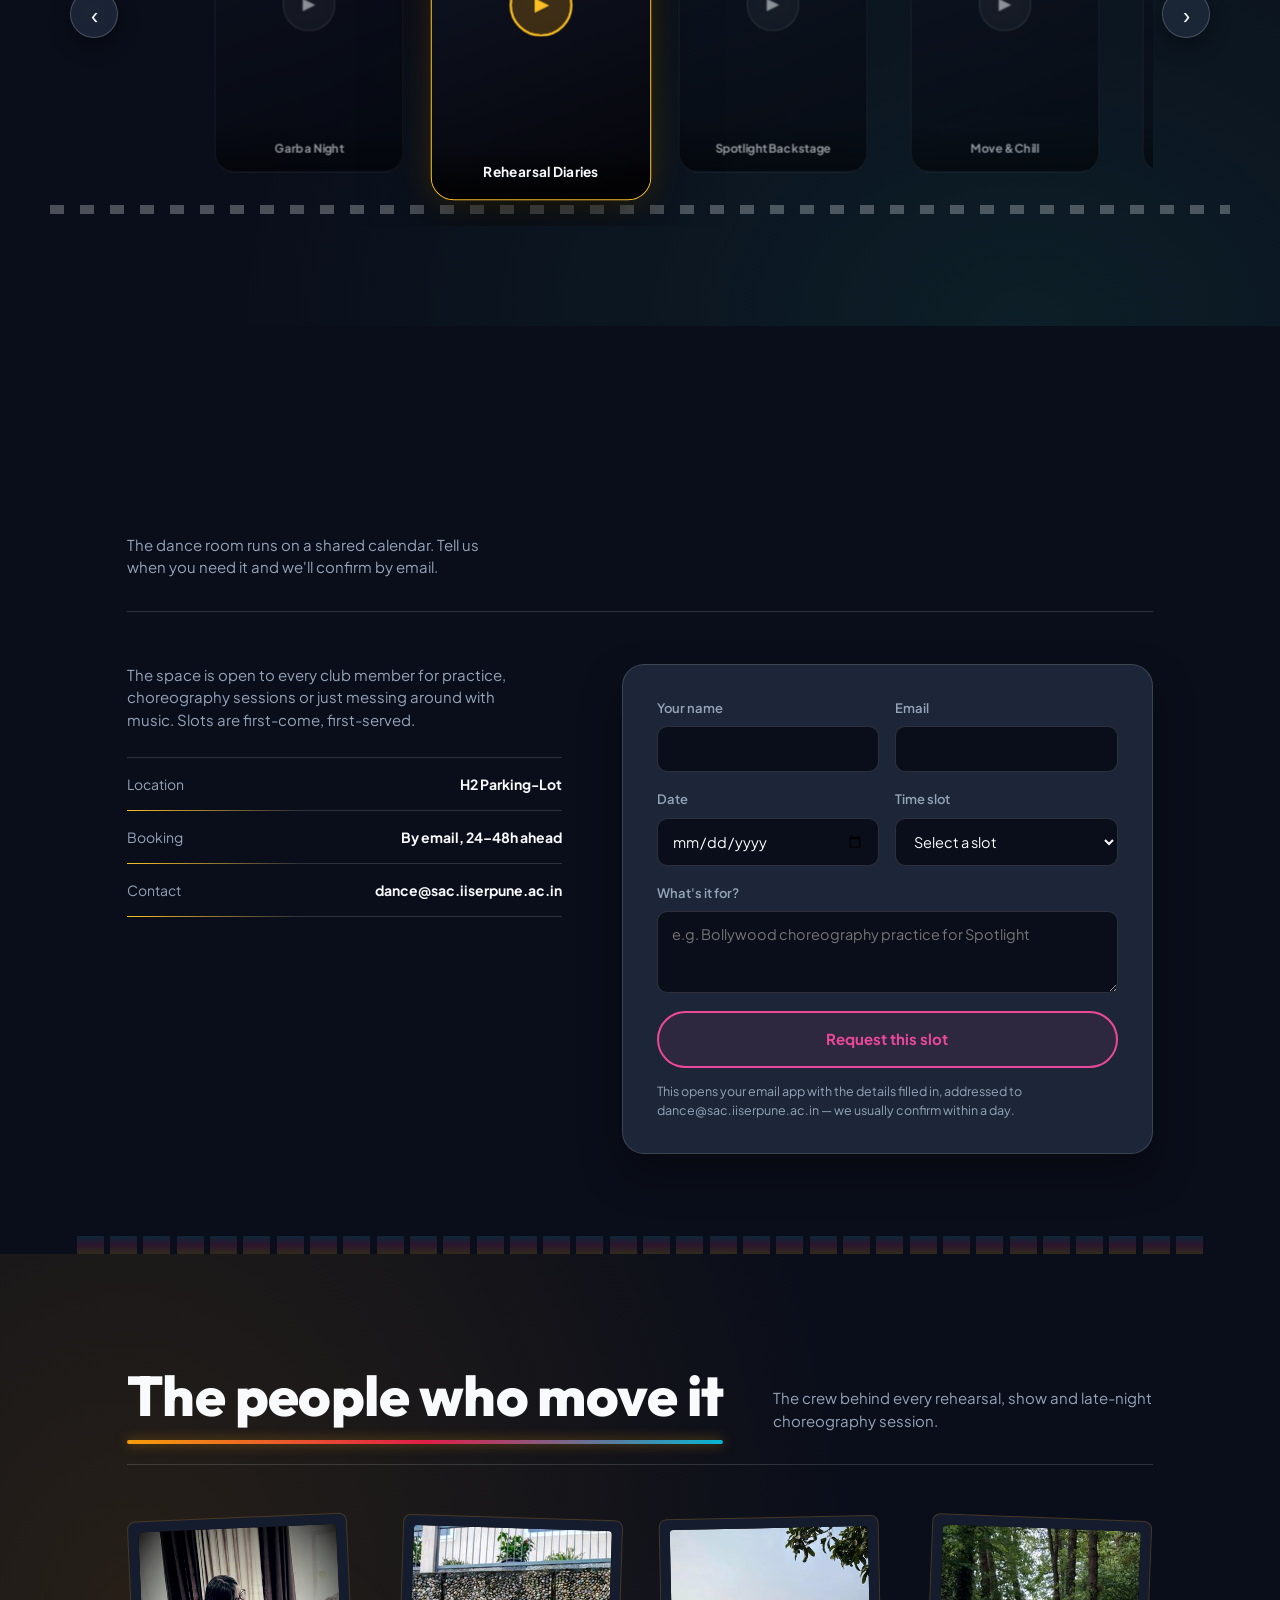
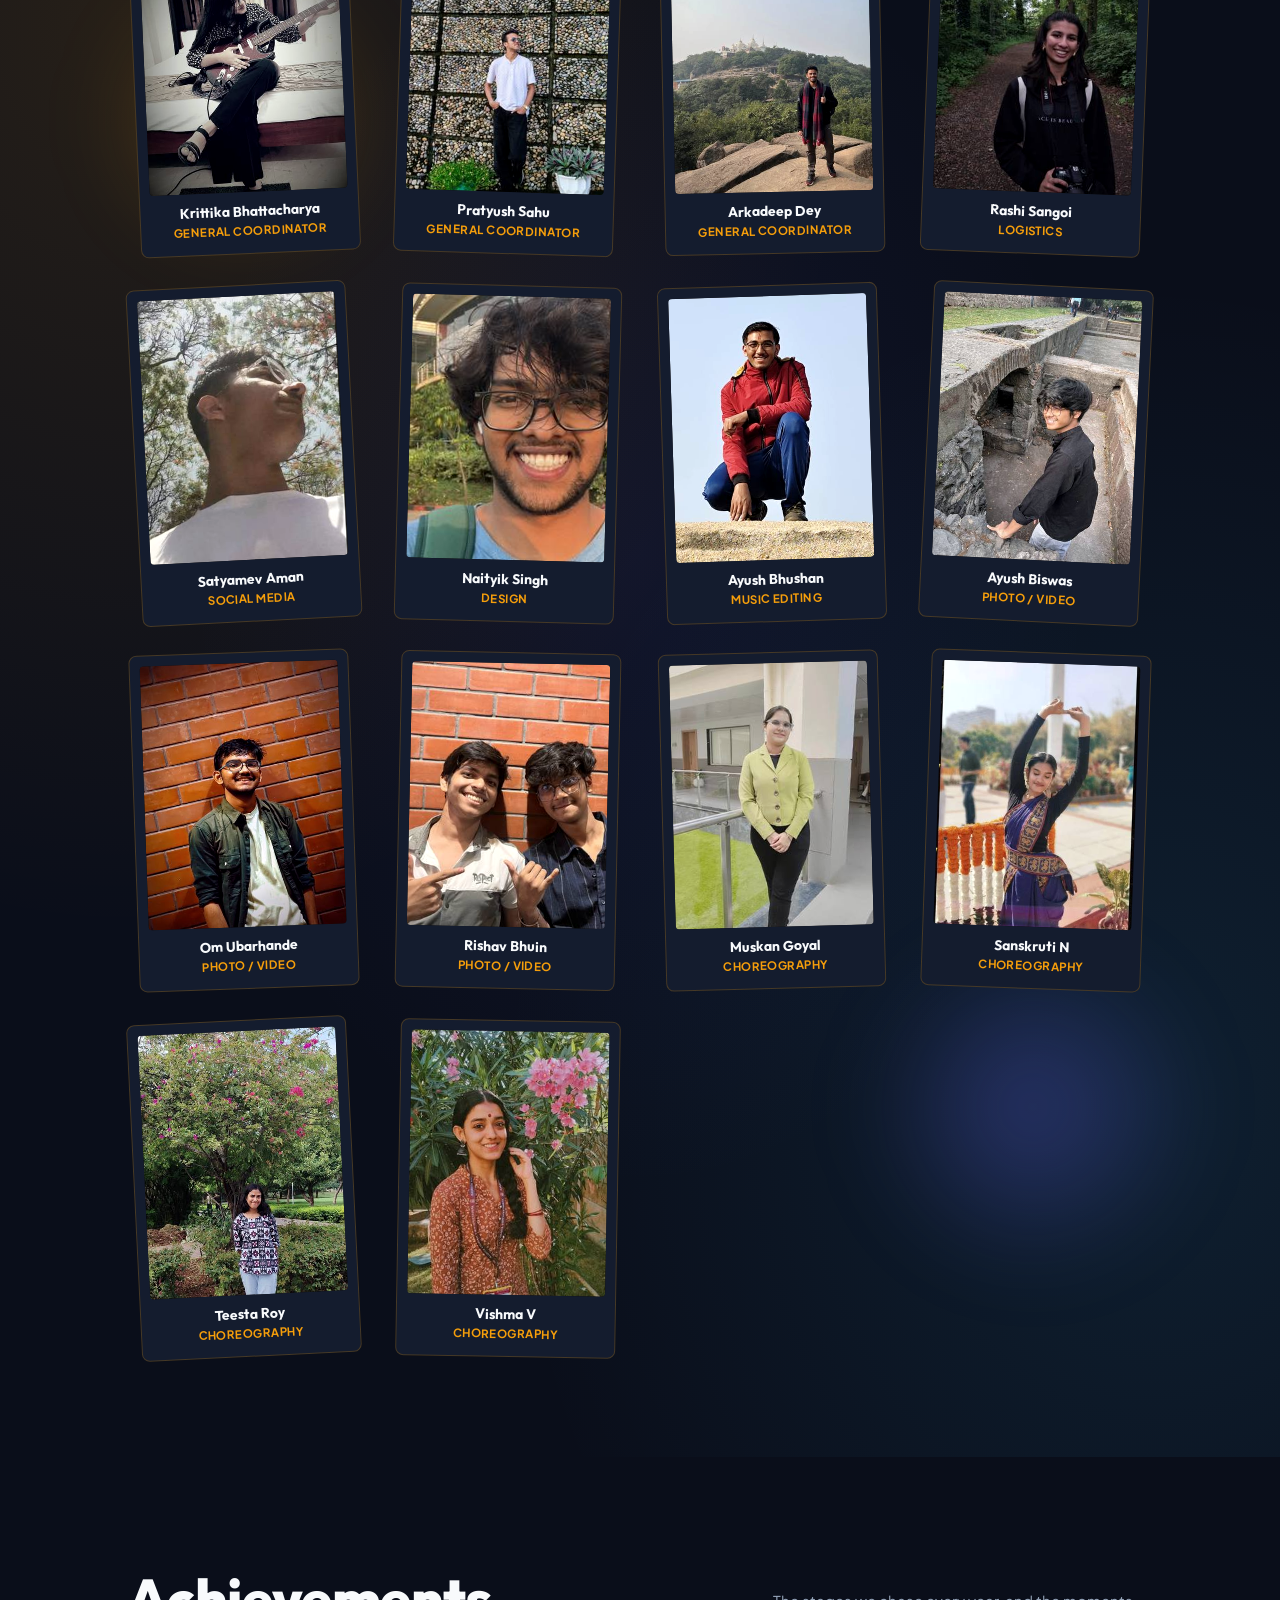
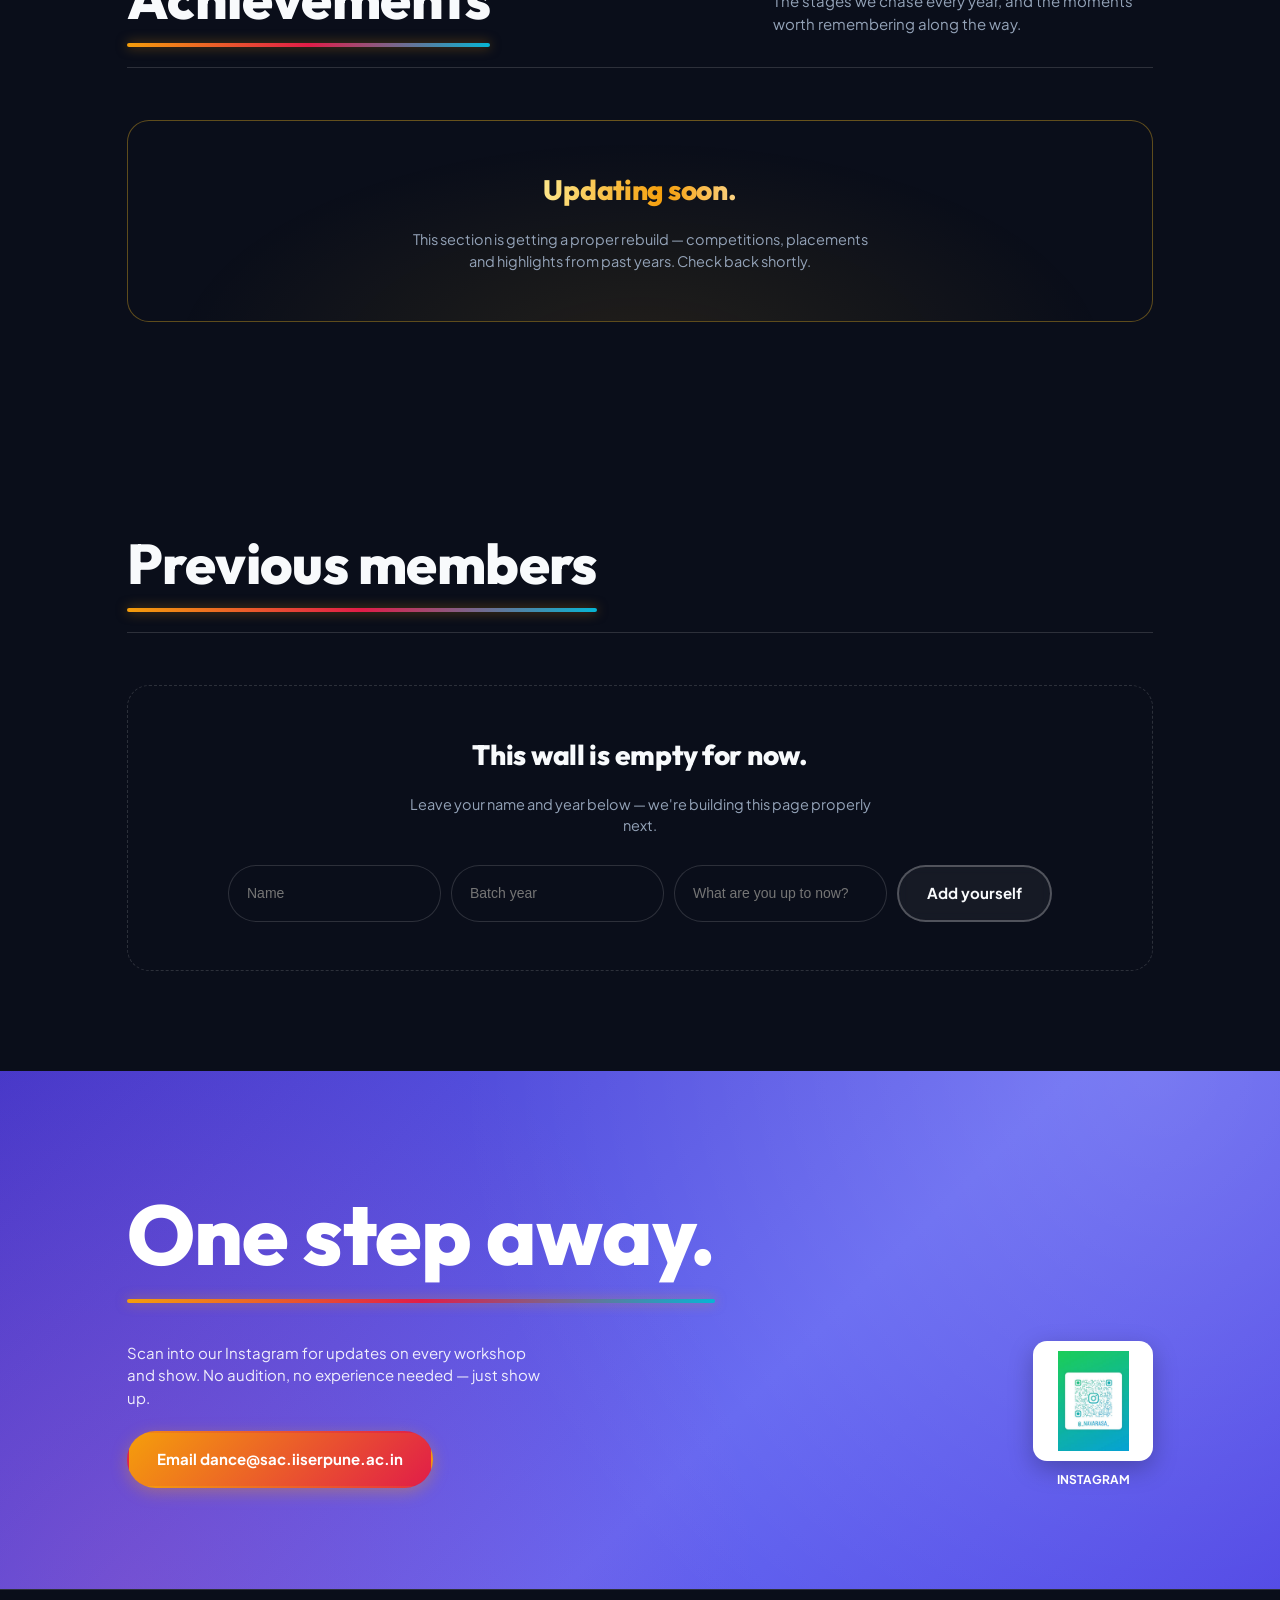
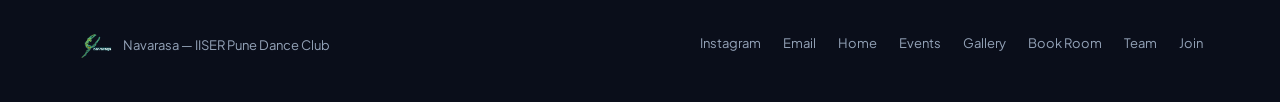
==== commit 5576a833: "updated" ====
--- a/navarasa-site/index.html
+++ b/navarasa-site/index.html
@@ -66,9 +66,9 @@
       <span class="eyebrow-pill"><span class="pulse-dot"></span> IISER Pune <b>·</b> Dance Club</span>
     </div>
     <h1><img src="assets/navarasa-wordmark.png" alt="Navarasa" class="hero-wordmark-img"><span class="sr-only">Navarasa</span></h1>
-    <span class="brush">nine emotions. one stage.</span>
+    <span class="brush">MOVE FEEL LIVE </span>
     <div class="hero-row">
-      <p class="hero-sub">We're the dance club at IISER Pune — Kathak, Bollywood and Odissi, workshops that need no experience, and a stage every few months to put it all on.</p>
+      <p class="hero-sub"></p>
       <div style="display:flex; gap:14px; flex-wrap:wrap;">
         <a href="#join" class="btn btn-acid">Join Navarasa</a>
         <a href="#gallery" class="btn btn-outline">Watch us move</a>
@@ -86,7 +86,7 @@
         <div class="head-row" style="border-bottom:none; margin-bottom:26px; padding-bottom:0;">
           <h2>About Navarasa</h2>
         </div>
-        <p>Navarasa is the dance club of IISER Pune — started as a place for students to move, whatever their background or experience. We take our name from the nine rasas of Indian aesthetic theory, because that's really what a rehearsal is about: finding one of those nine emotions in your body and putting it on stage.</p>
+        <p>Navarasa is the dance club of IISER Pune — started as a place for students to move, whatever their background or experience</p>
         <p>No auditions, no experience required — just a willingness to show up, learn, and put in the work before the next stage.</p>
       </div>
       <div class="about-tilt-wrap" id="aboutTiltWrap">
@@ -103,7 +103,7 @@
   <div class="wrap">
     <div class="head-row">
       <h2>What we do</h2>
-      <p>Navarasa takes its name from the nine rasas of Indian aesthetic theory — every rehearsal is really about finding one of them in your body.</p>
+      <p></p>
     </div>
     <div class="tiles">
       <div class="tile">
@@ -114,7 +114,7 @@
       <div class="tile">
         <svg class="ic" viewBox="0 0 24 24" fill="none" stroke="var(--coral)" stroke-width="1.6"><path d="M4 19h16M8 19V9m4 10V5m4 14v-7"/></svg>
         <h3>Classes</h3>
-        <p>External teachers lead regular sessions in Kathak, Bollywood and Odissi throughout the year.</p>
+        <p>External teachers lead regular sessions for different dance styles throughout the year.</p>
       </div>
       <div class="tile">
         <svg class="ic" viewBox="0 0 24 24" fill="none" stroke="var(--cyan)" stroke-width="1.6"><path d="M3 21h18M6 21V10l6-6 6 6v11"/></svg>
@@ -124,7 +124,7 @@
       <div class="tile">
         <svg class="ic" viewBox="0 0 24 24" fill="none" stroke="var(--violet)" stroke-width="1.6"><path d="M12 2l3 7h7l-5.5 4.5L18 21l-6-4-6 4 1.5-7.5L2 9h7z"/></svg>
         <h3>Competitions</h3>
-        <p>We compete at IICM, Karavaan and Nupura — and train hard in the weeks before each one.</p>
+        <p>We compete at IICM, the Inter-Institute Cultural Meet, which brings together students from all IISERs, NISER, IISc, and CEBS.</p>
       </div>
     </div>
   </div>
@@ -386,11 +386,11 @@
   <div class="wrap">
     <div class="head-row">
       <h2>Previous members</h2>
-      <p>The dancers who came before — and where they ended up.</p>
+      <p></p>
     </div>
     <div class="alumni-box">
       <h3>This wall is empty for now.</h3>
-      <p>If you danced with Navarasa in an earlier batch, we'd like to know where you ended up. Leave your name and year below — we're building this page properly next.</p>
+      <p>Leave your name and year below — we're building this page properly next.</p>
       <form class="alumni-form" id="alumniForm">
         <input type="text" placeholder="Name" id="alName" required>
         <input type="text" placeholder="Batch year" id="alYear" required>
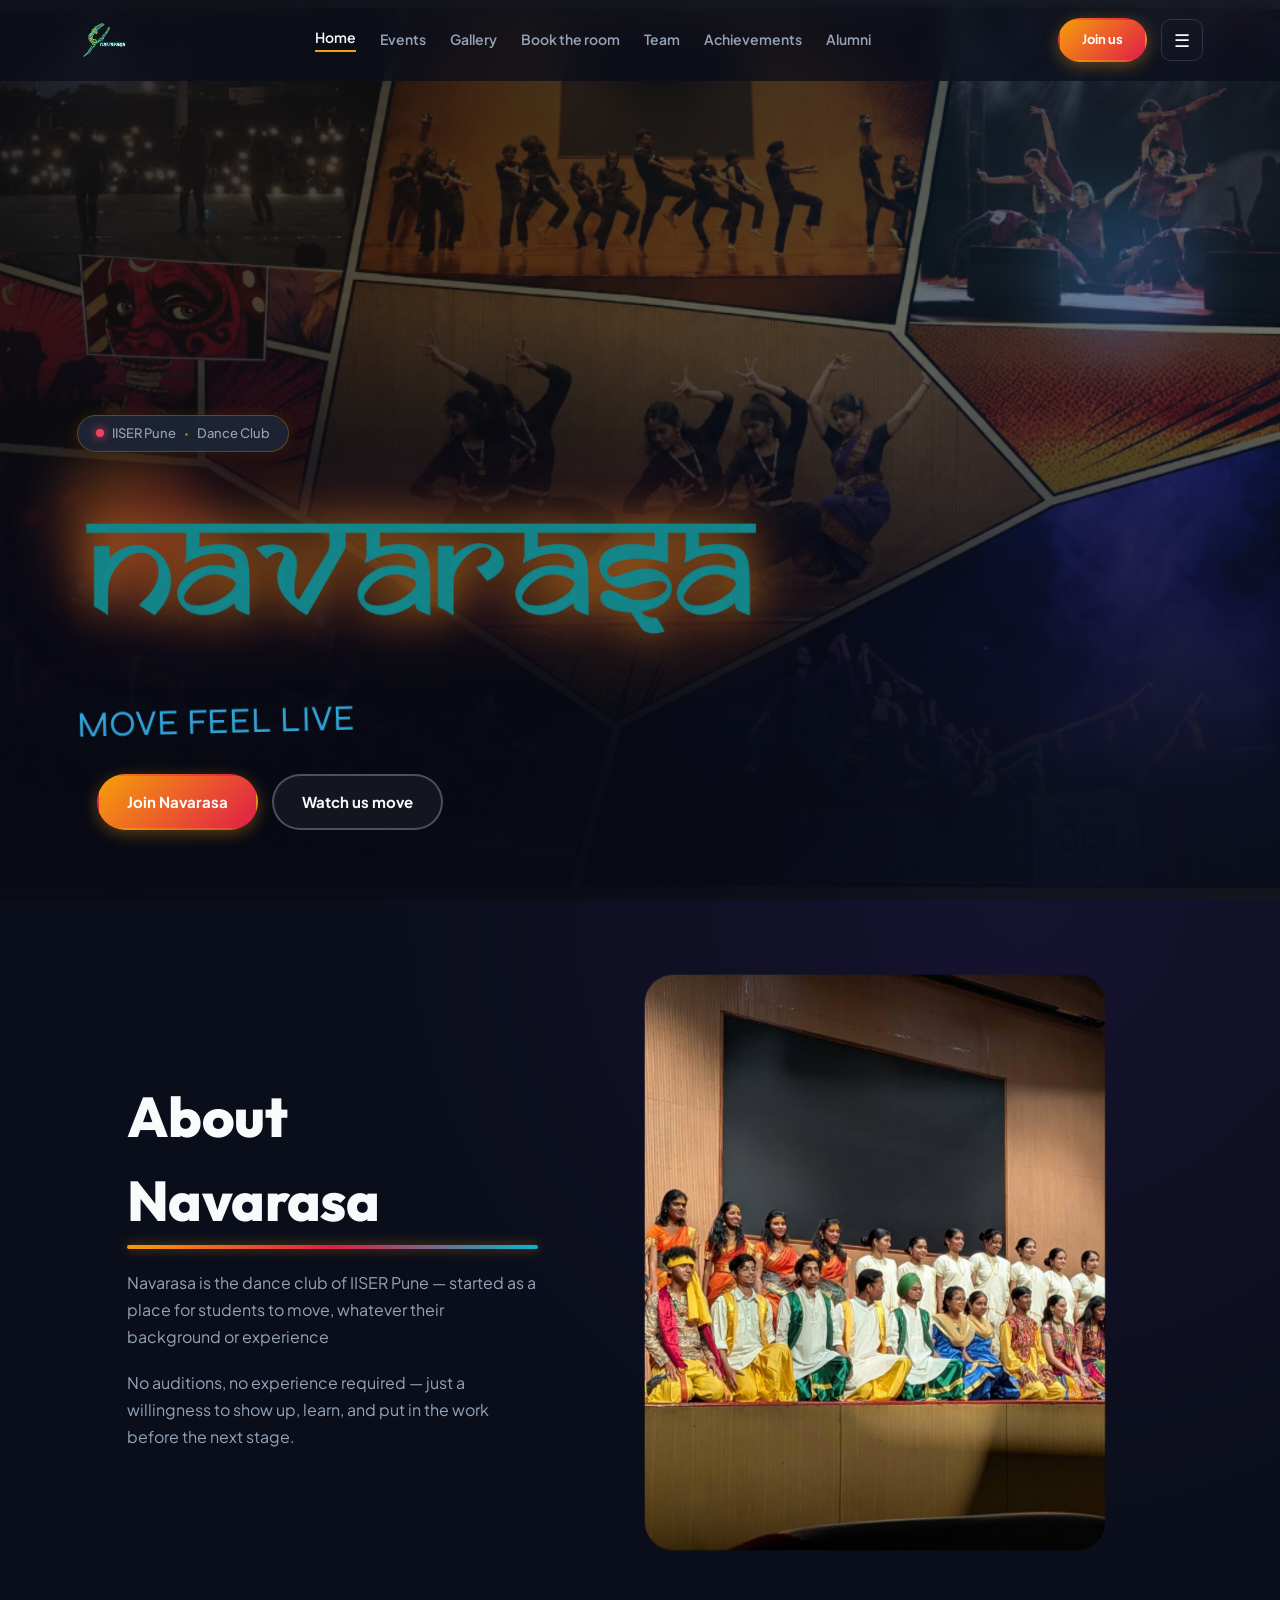
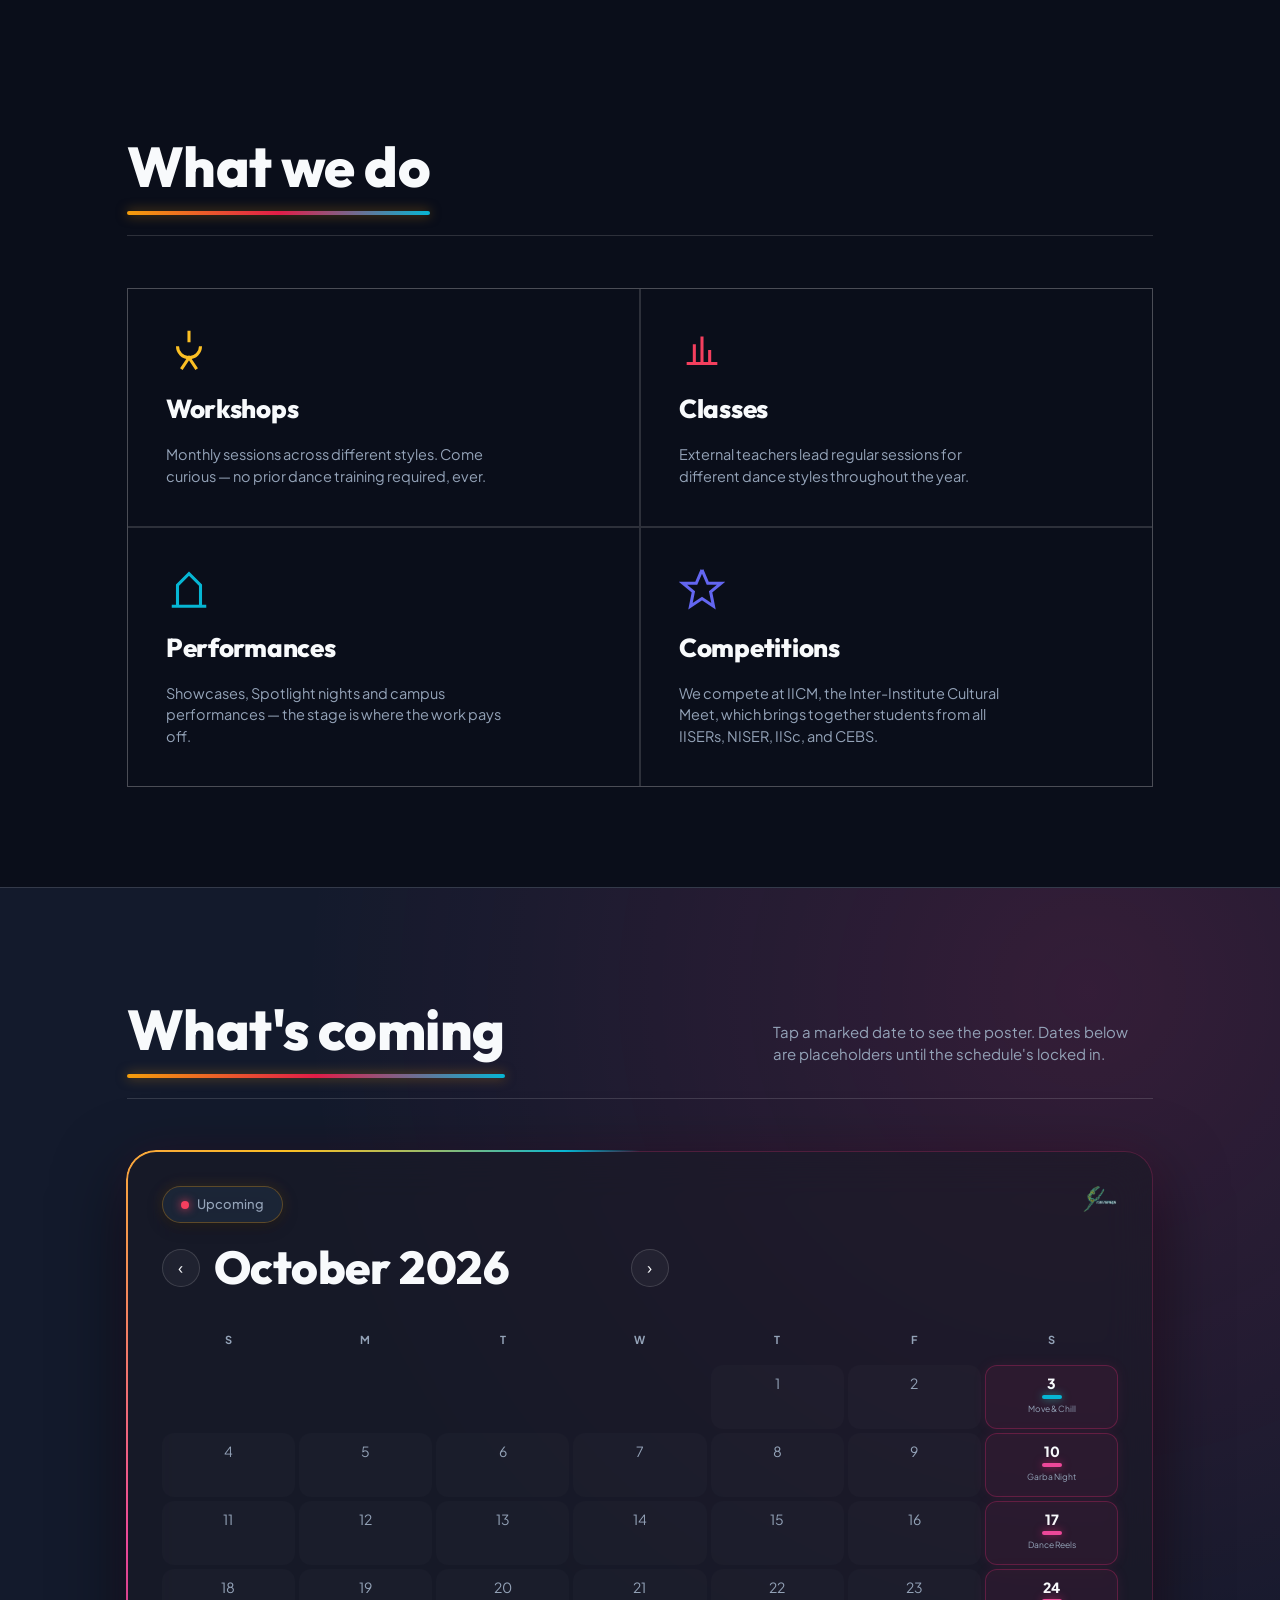
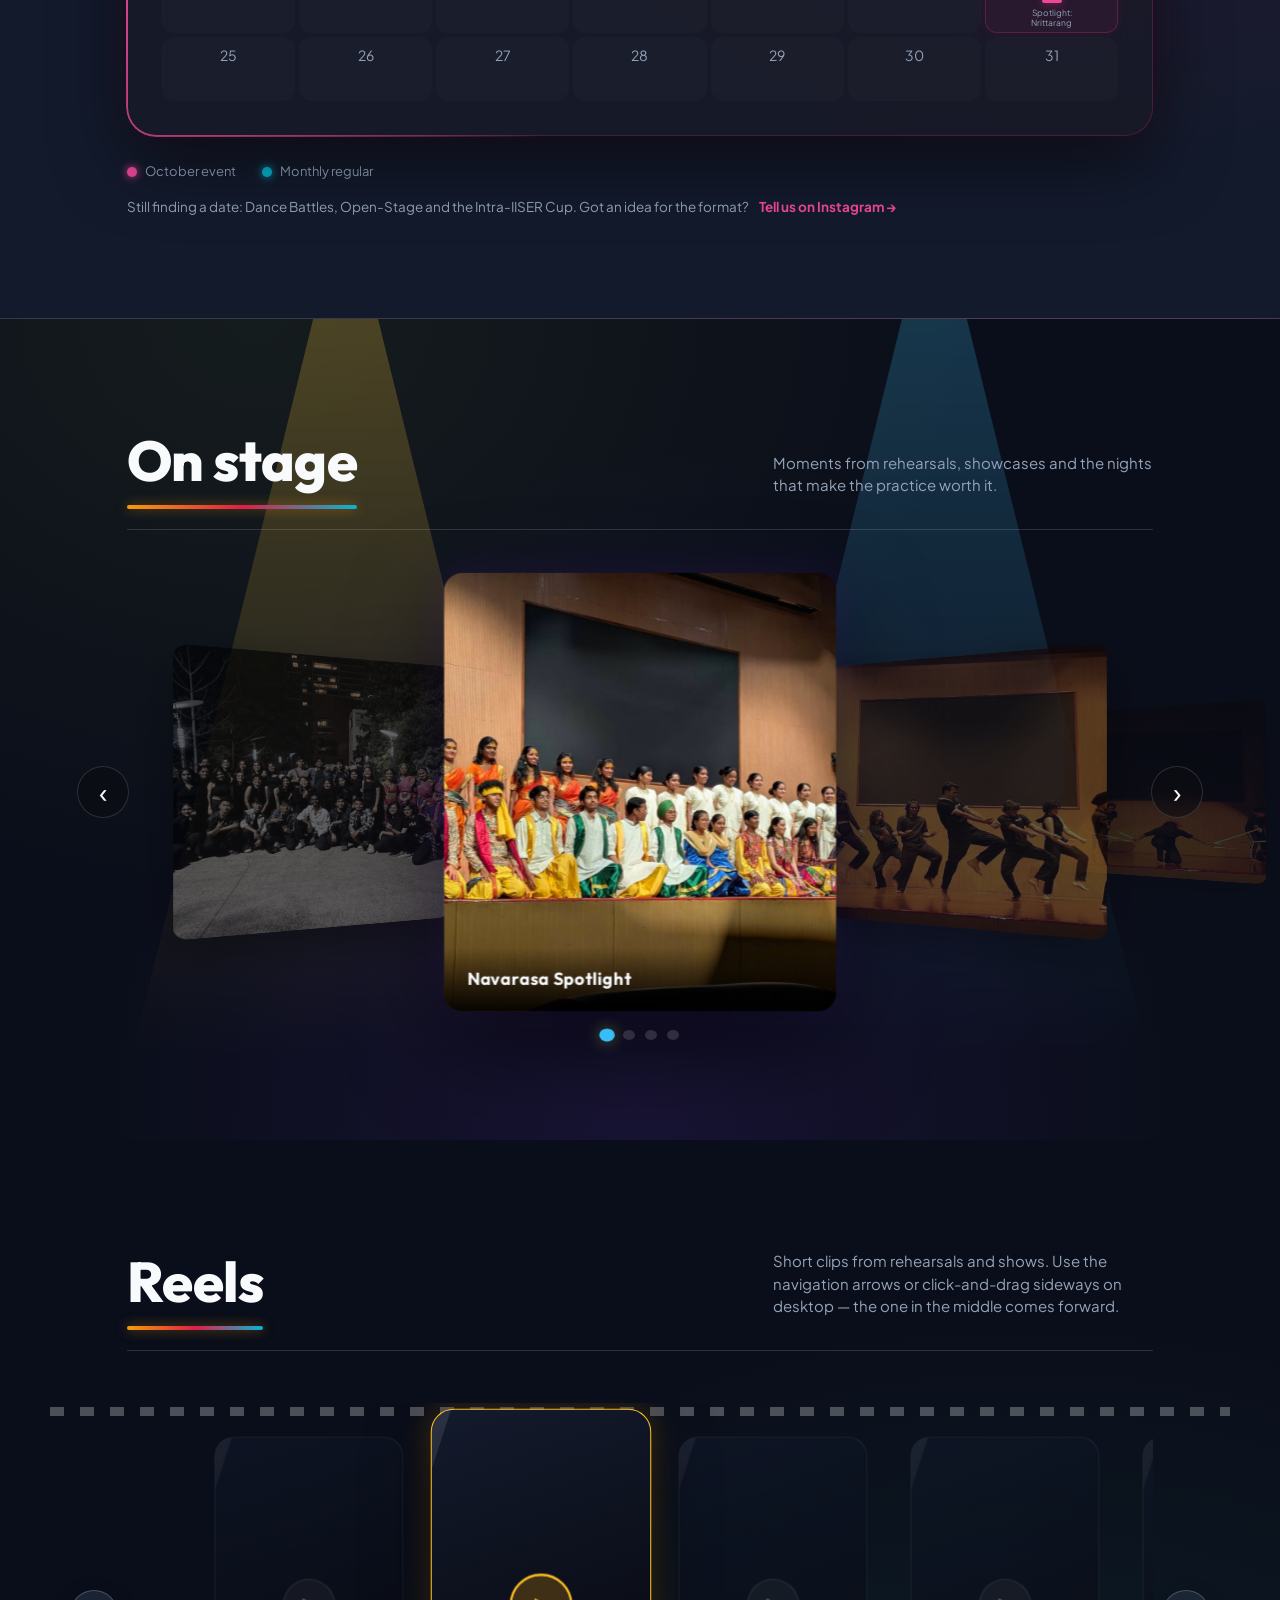
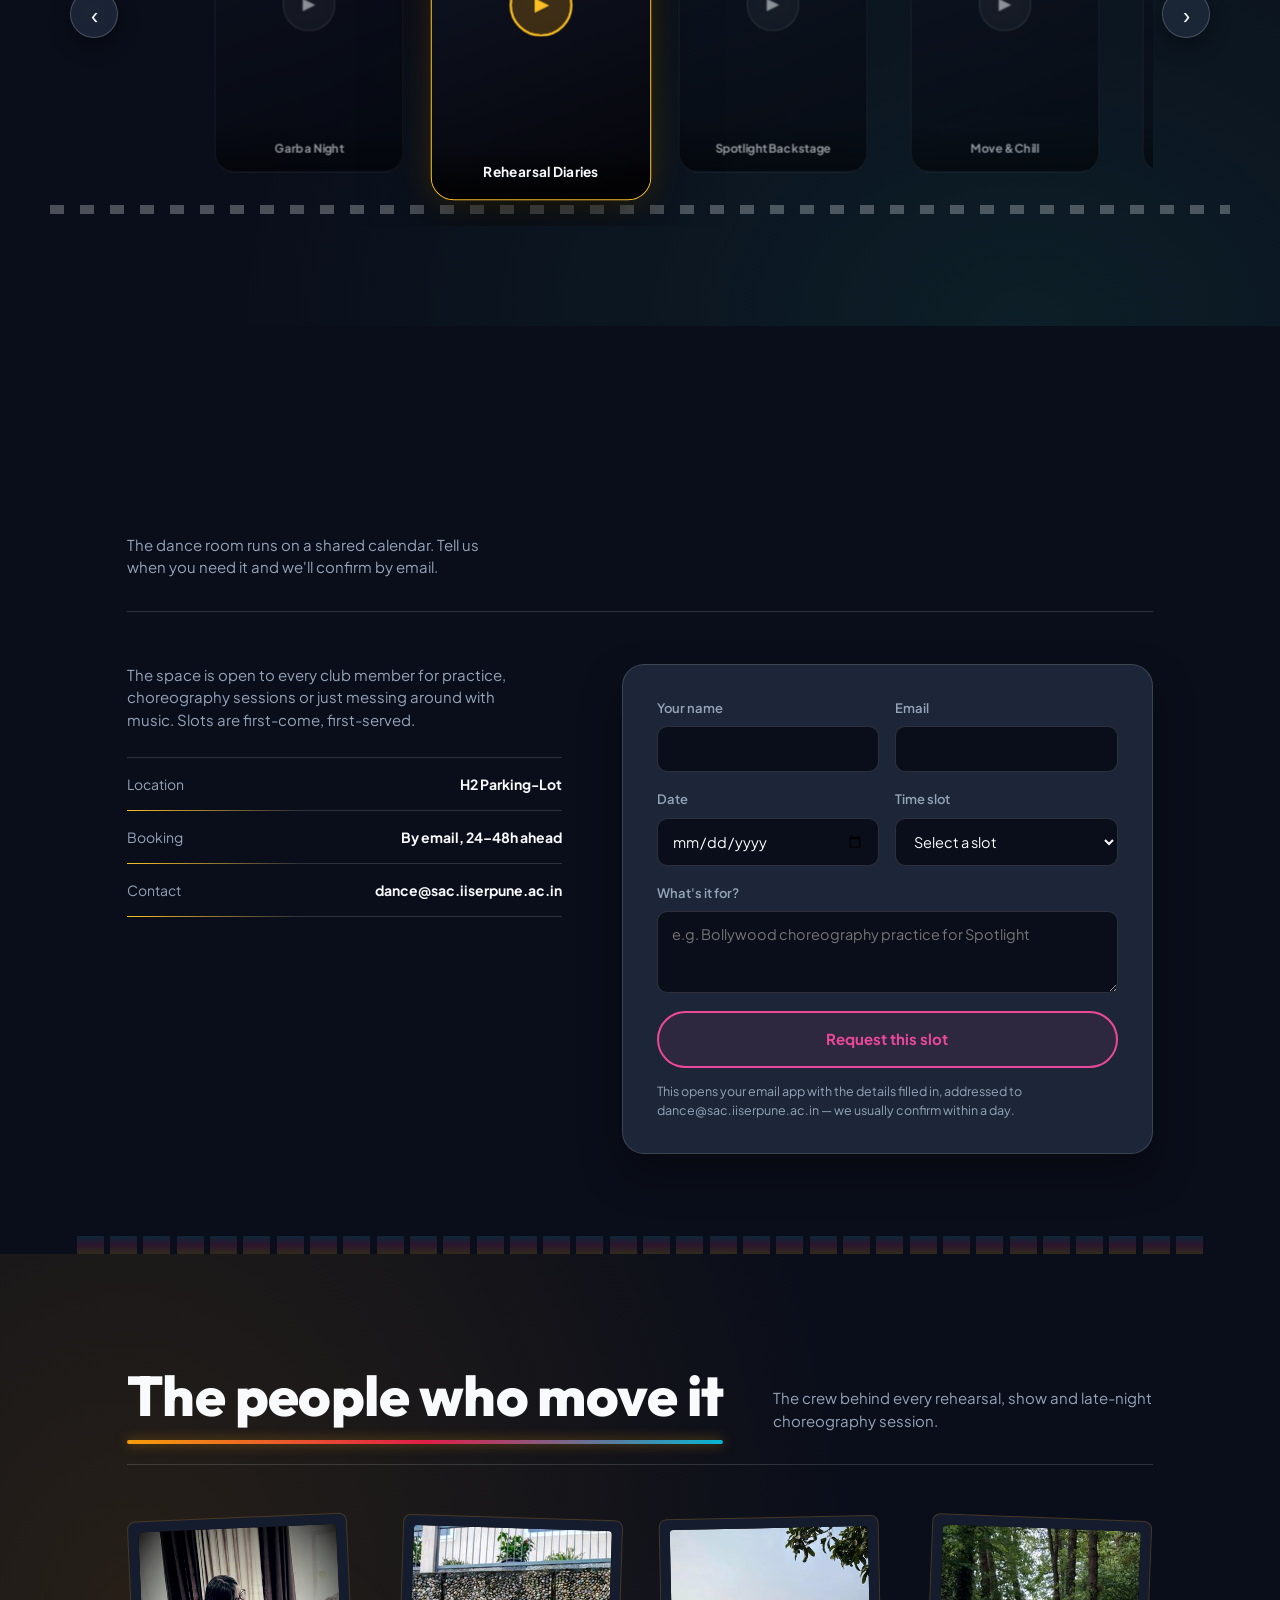
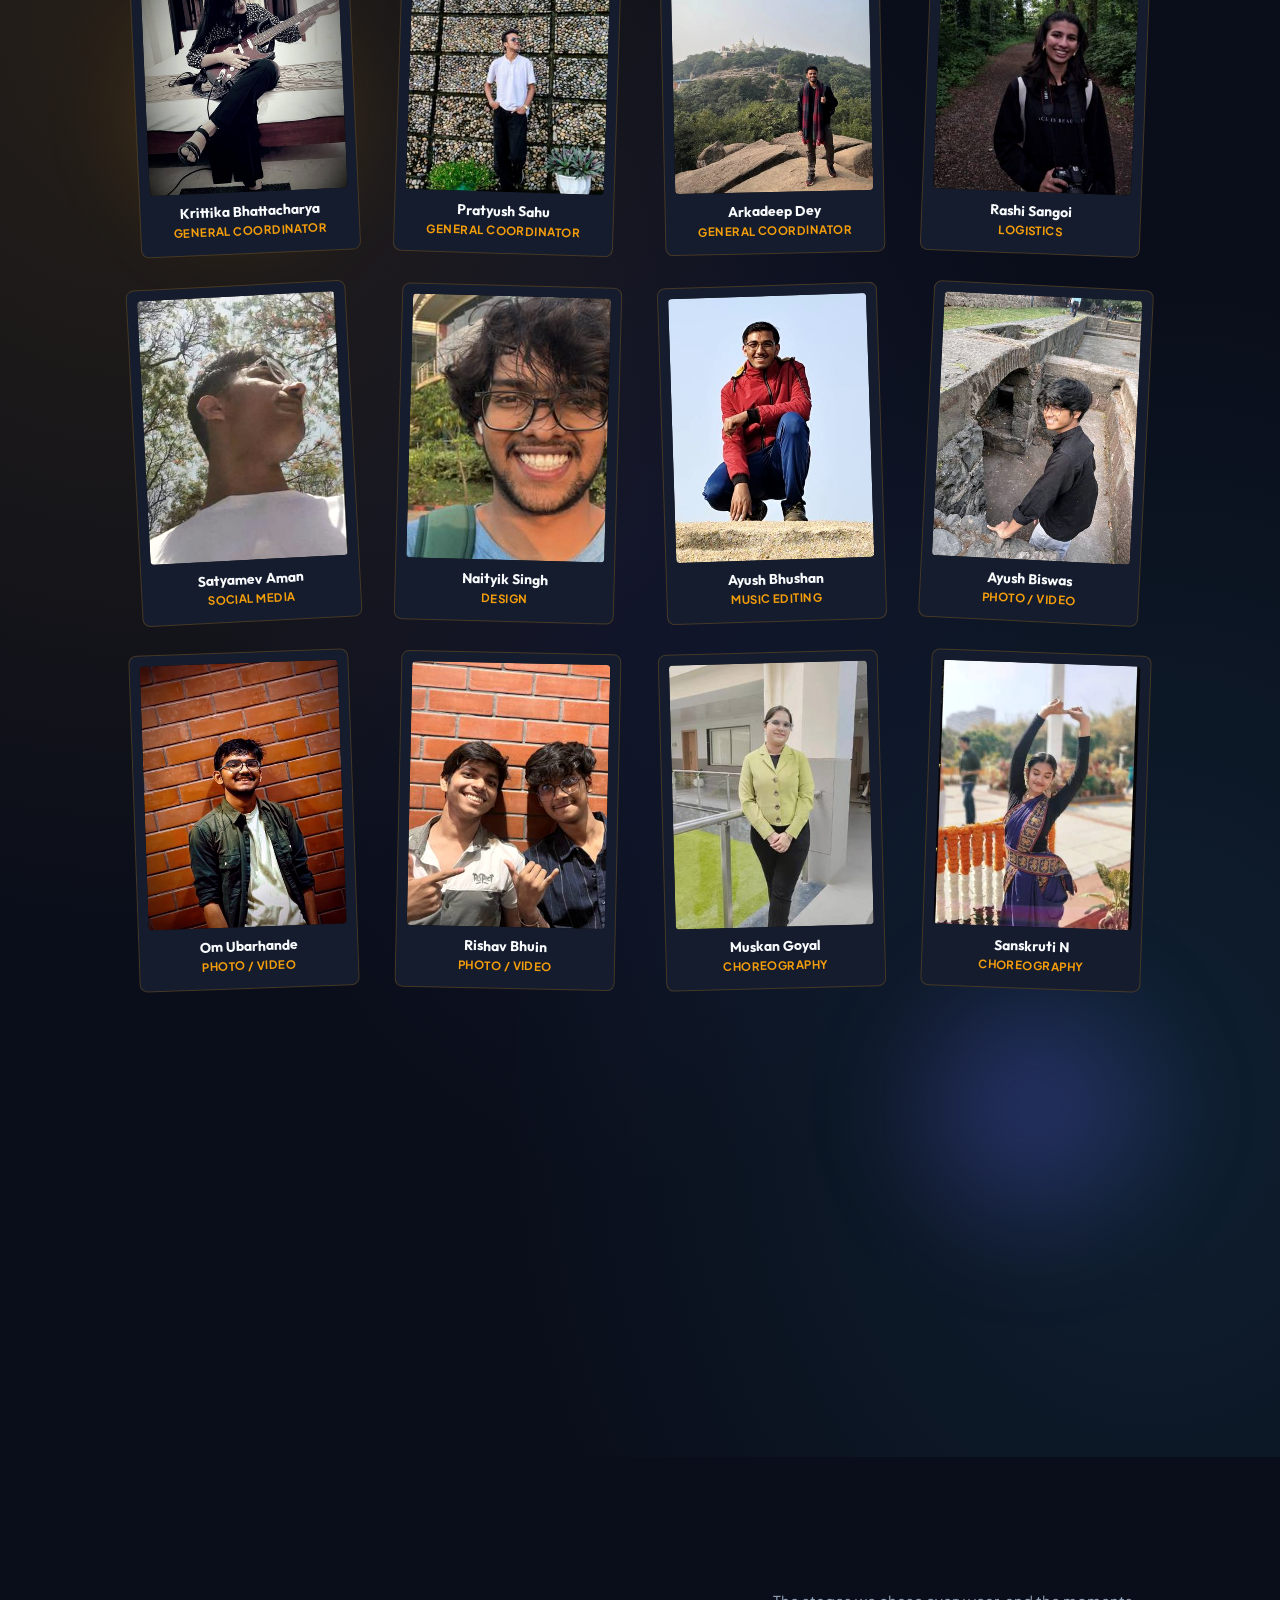
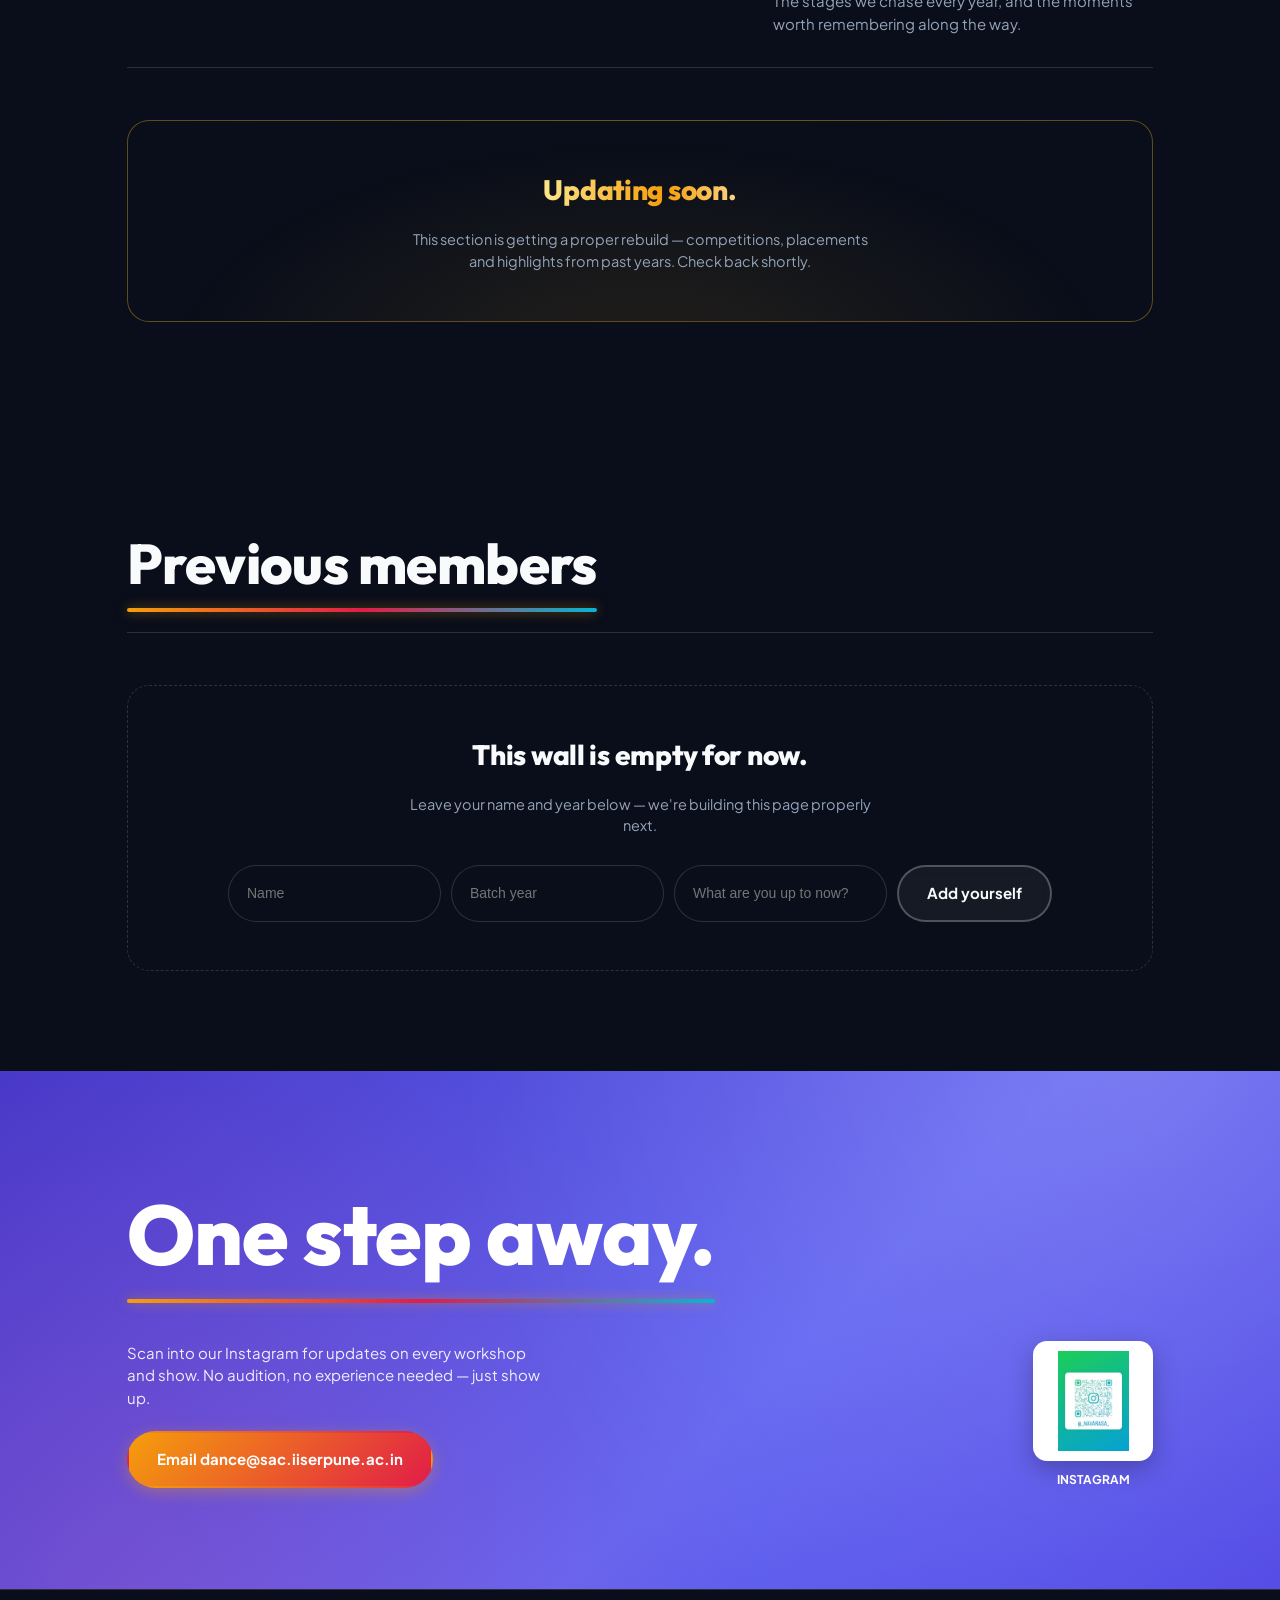
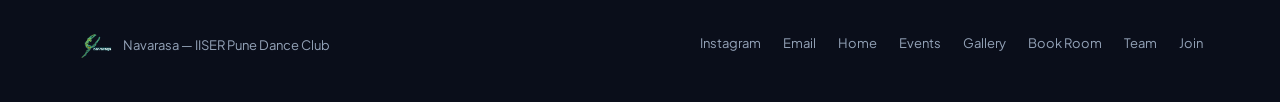
==== commit f8dccb91: "updated" ====
--- a/navarasa-site/index.html
+++ b/navarasa-site/index.html
@@ -75,7 +75,6 @@
       </div>
     </div>
   </div>
-  <div class="scroll-cue"><span>SCROLL</span><span class="line"></span></div>
 </header>
 
 <!-- ============ ABOUT — 3D TILT CARD ============ -->
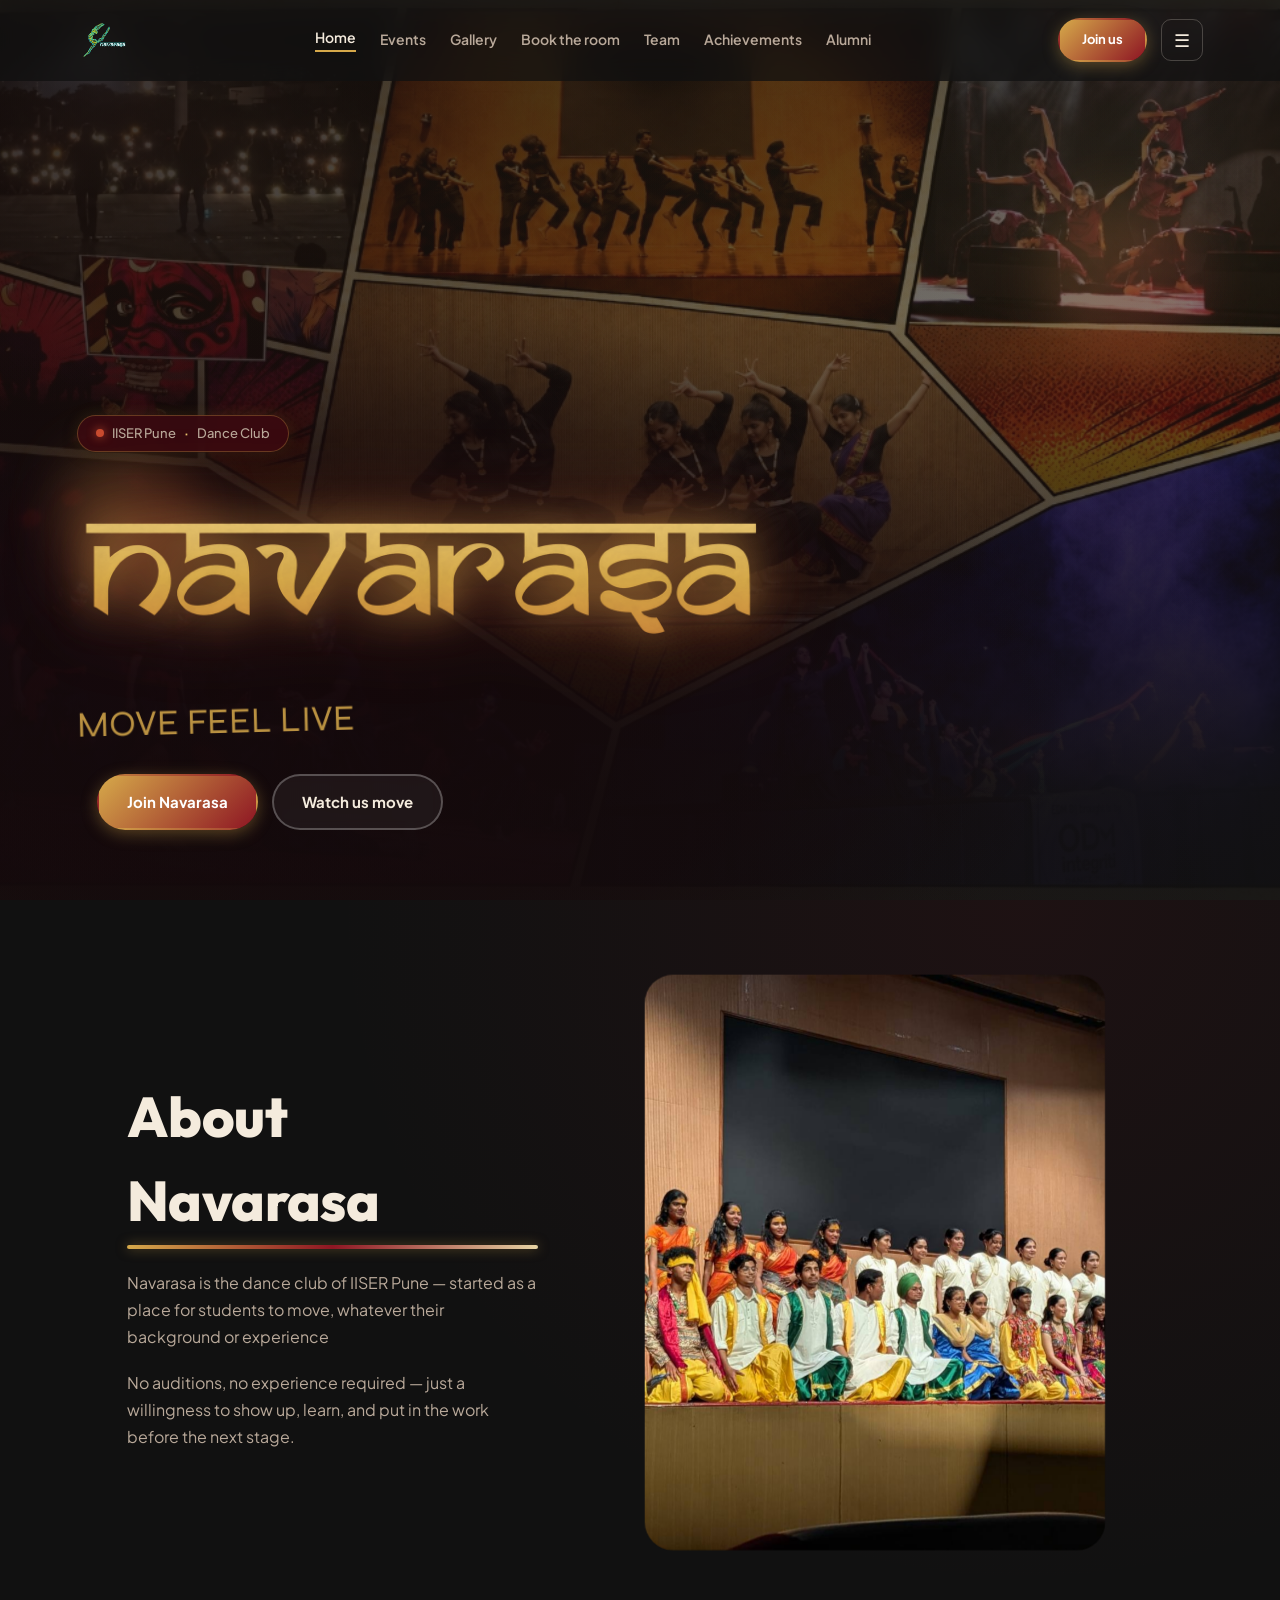
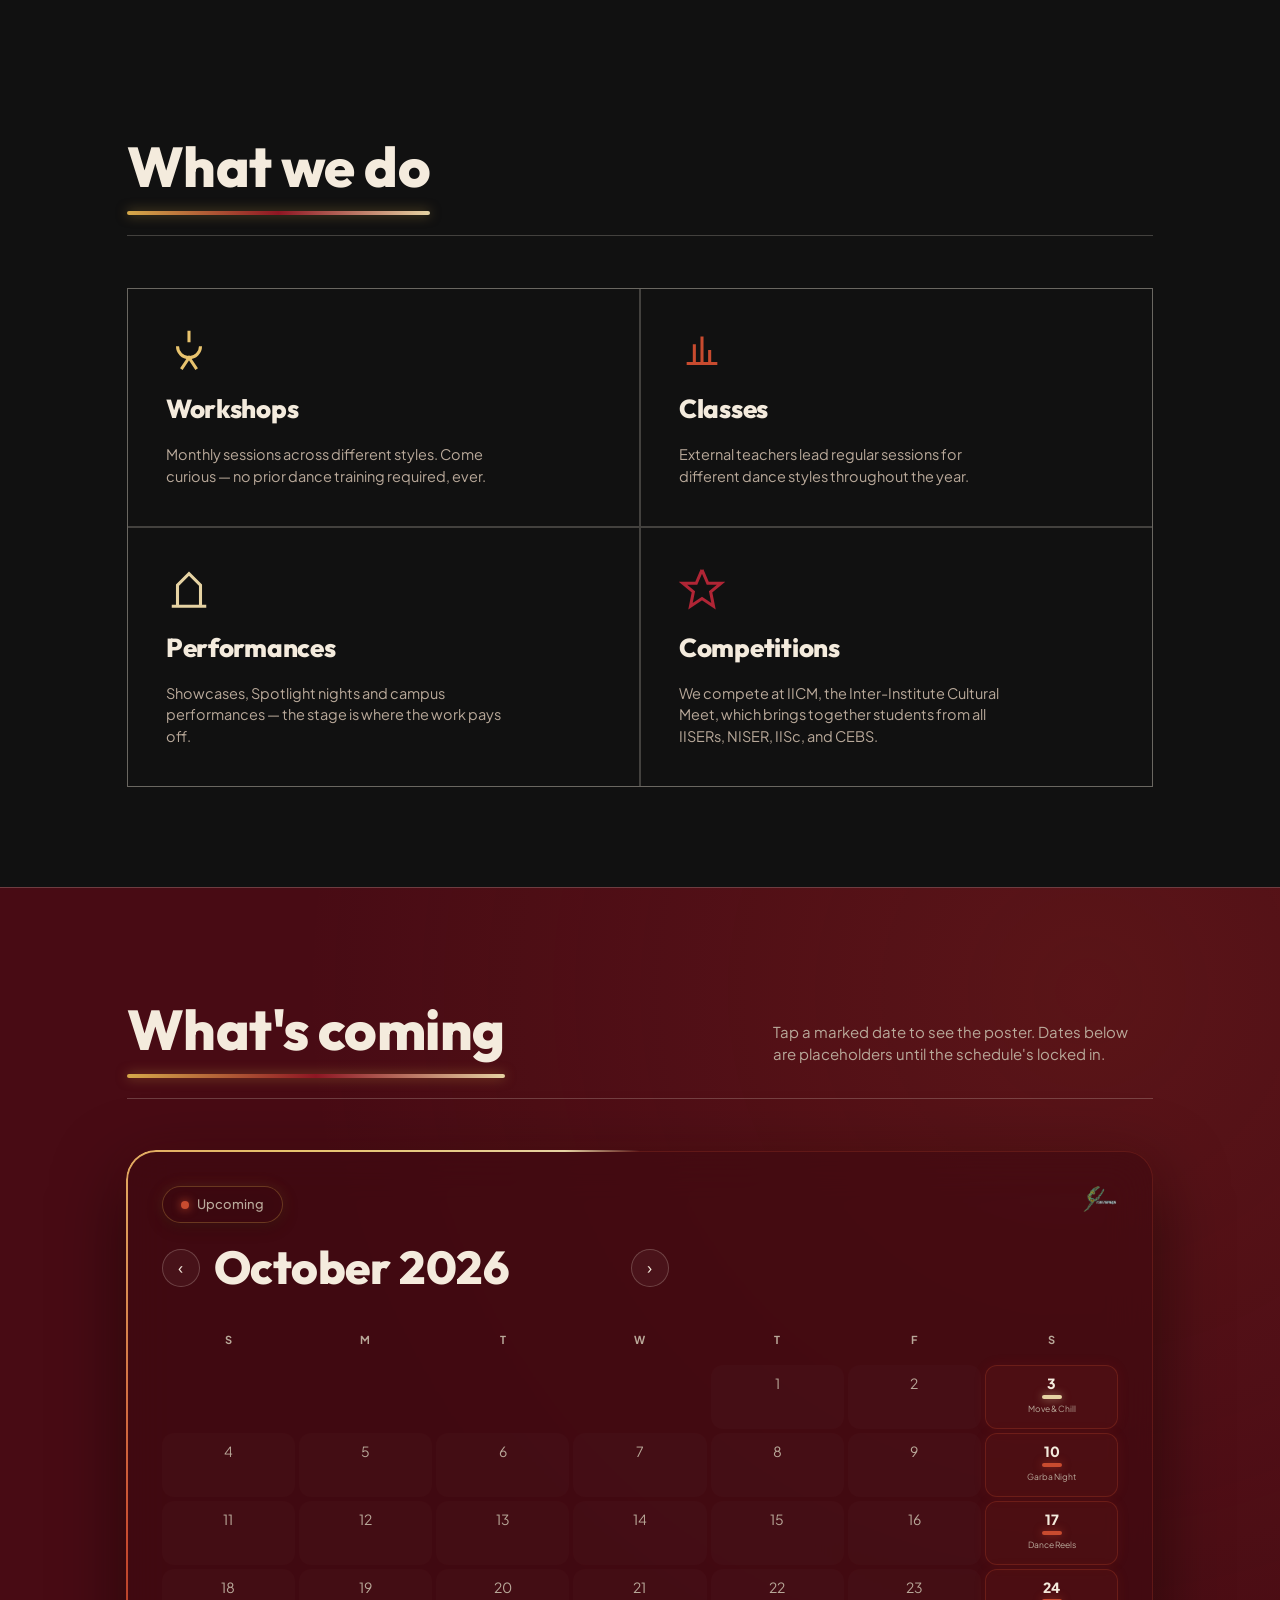
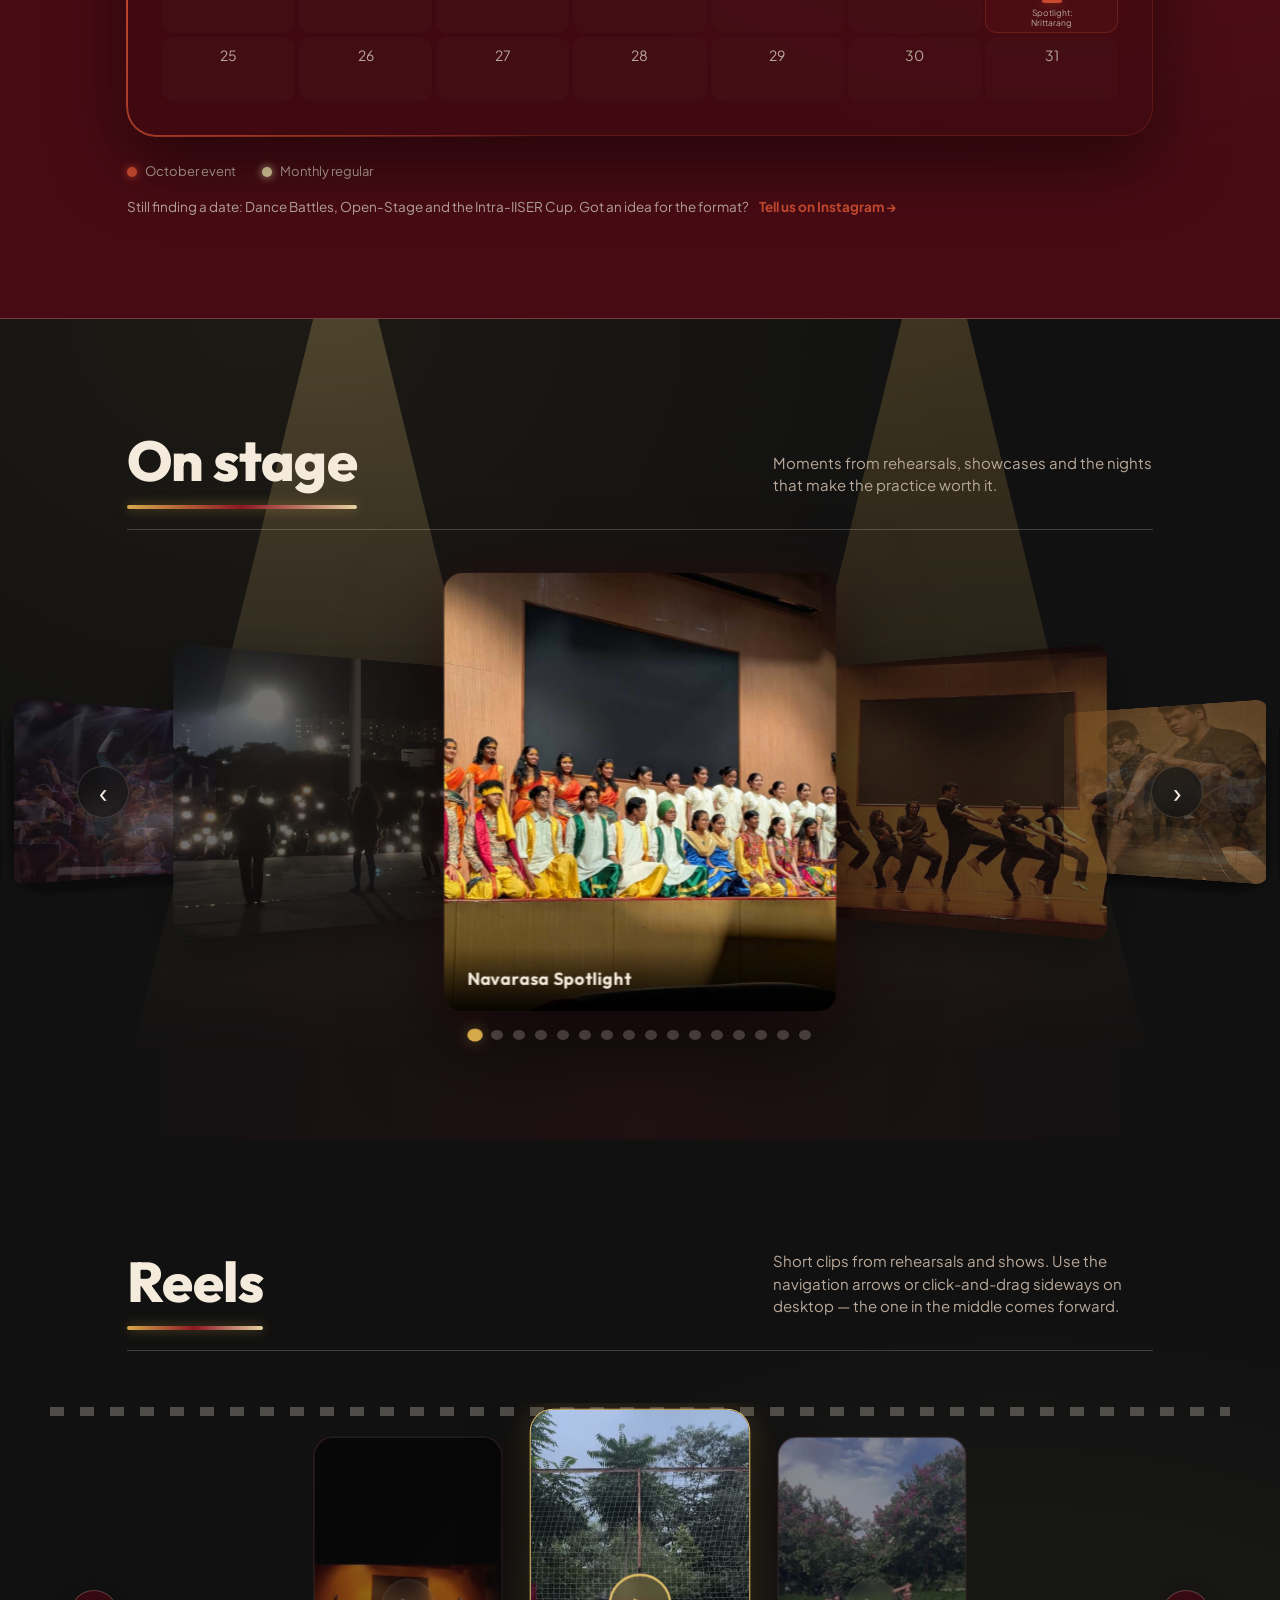
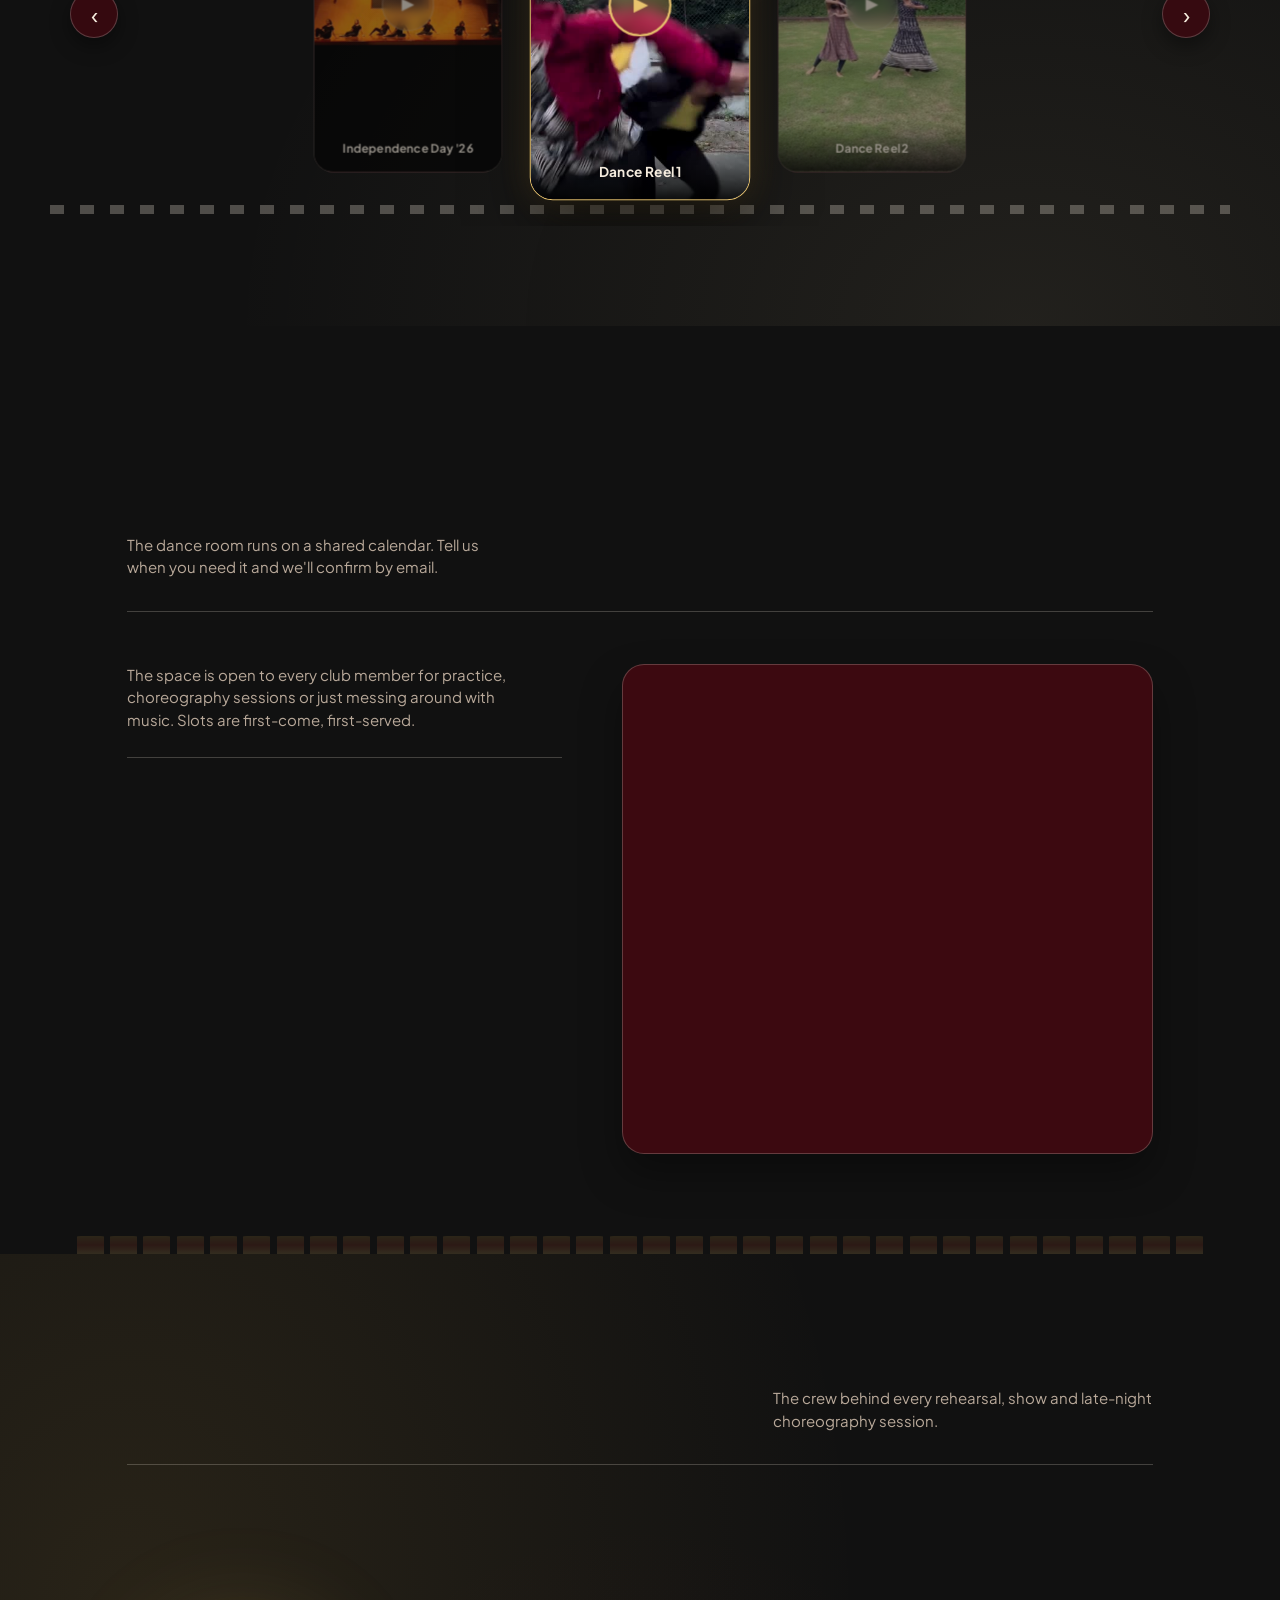
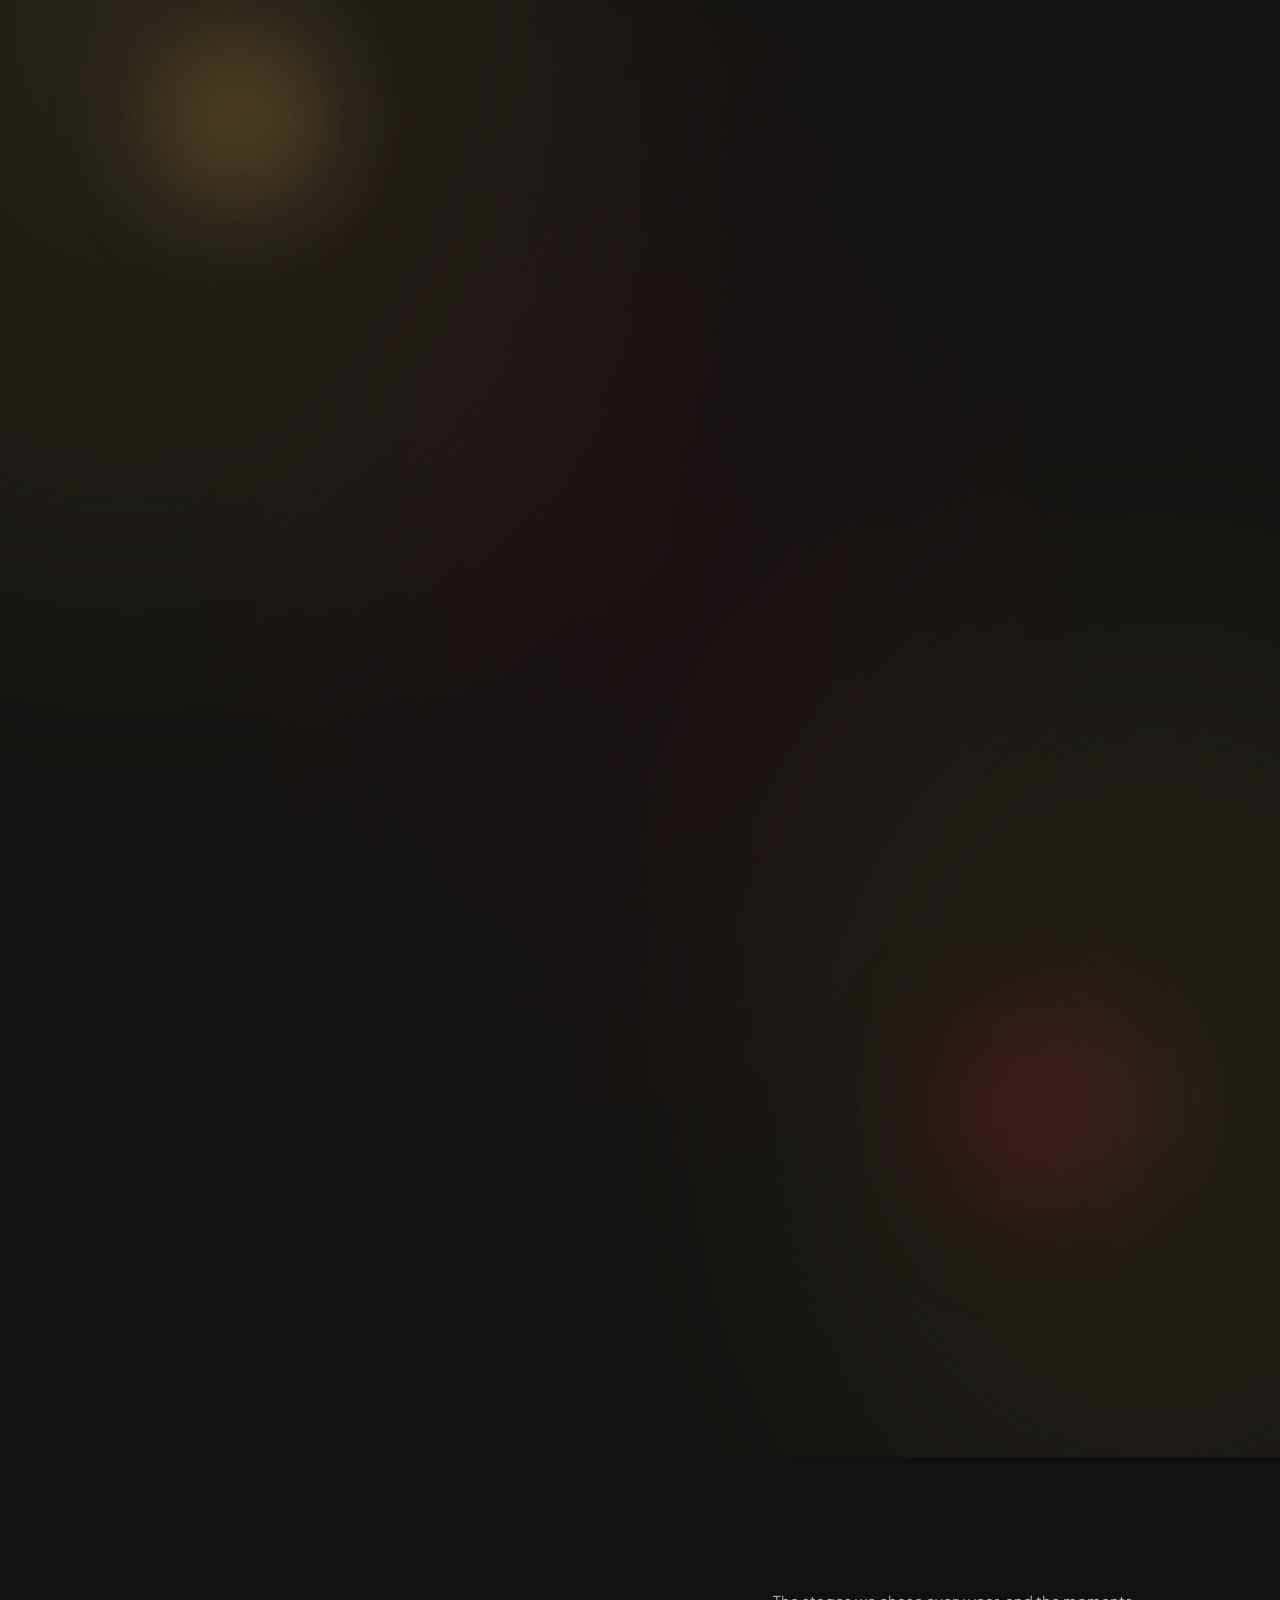
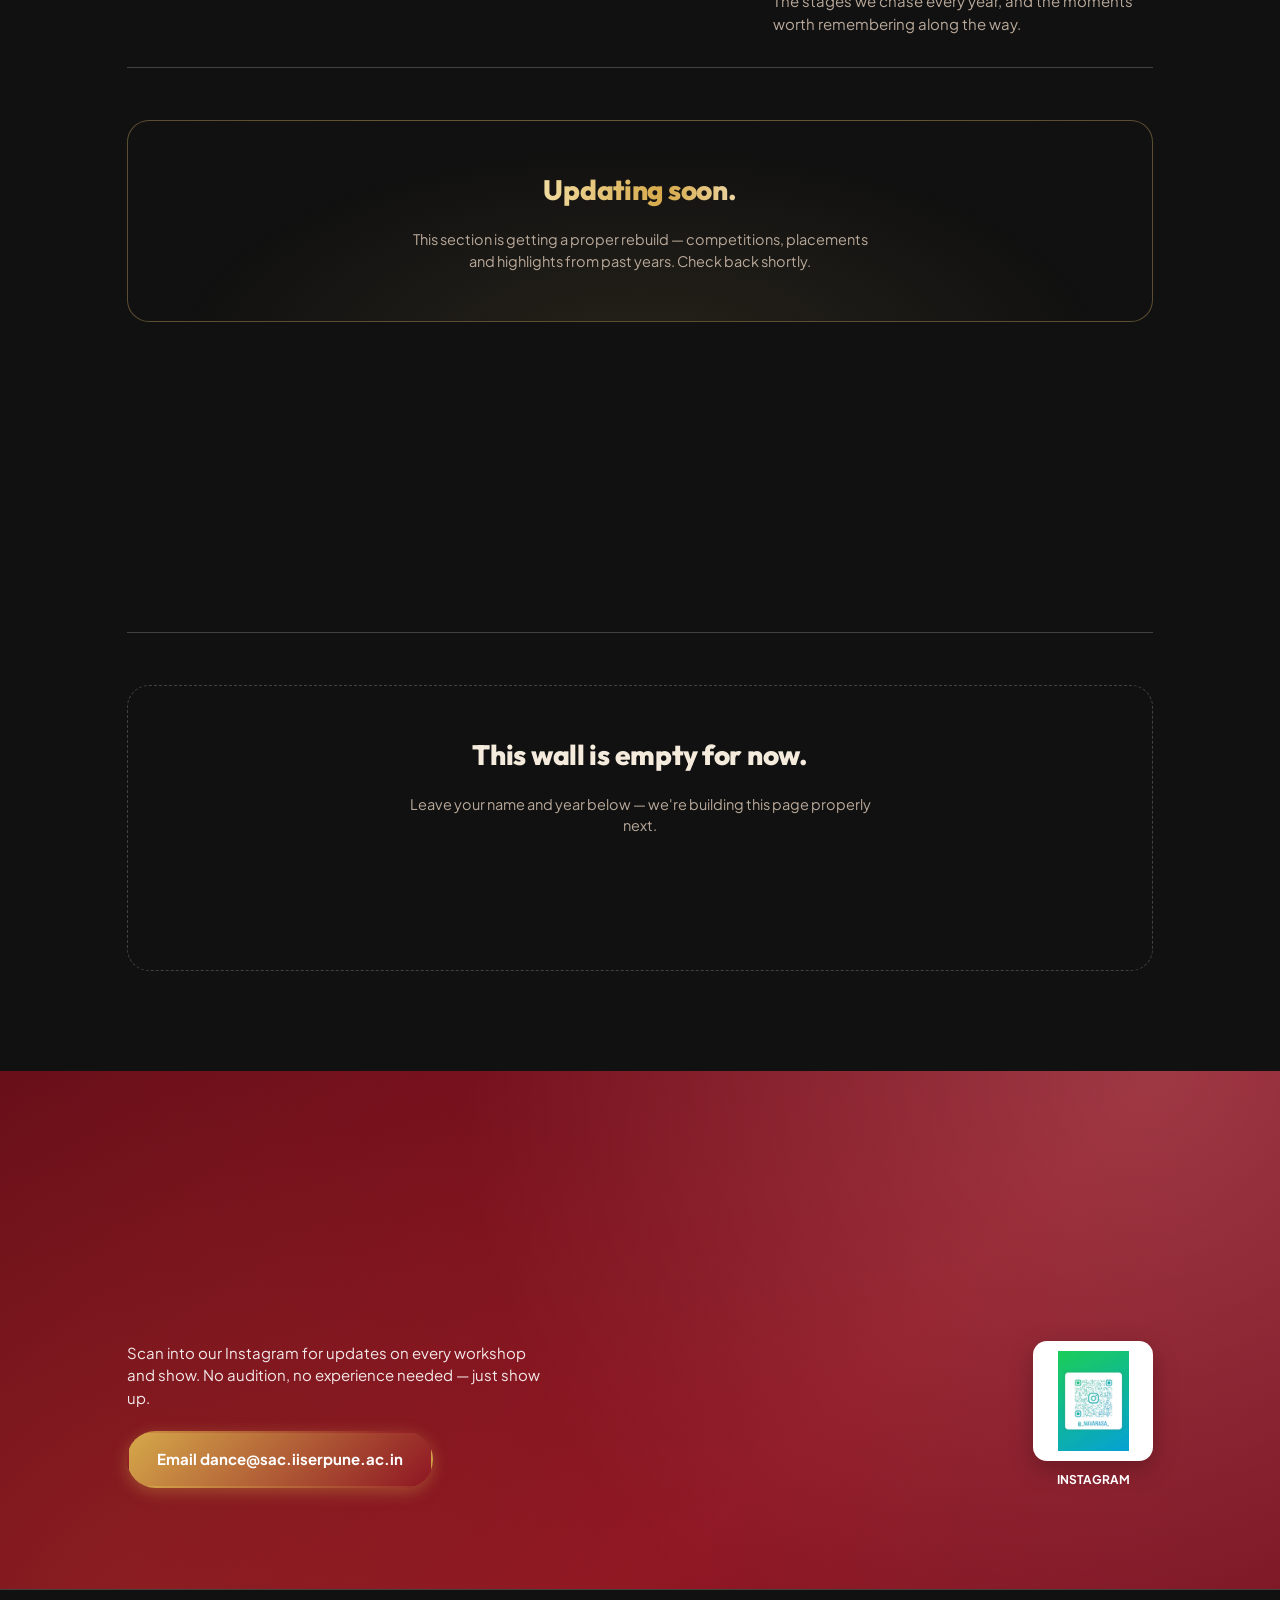
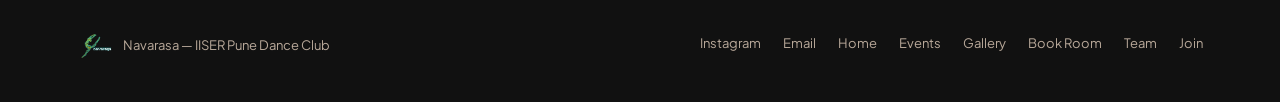
==== commit a9d7d971: "updated on 30-9-26" ====
--- a/navarasa-site/index.html
+++ b/navarasa-site/index.html
@@ -196,6 +196,54 @@
           <img src="assets/dancers-group-2.jpg" alt="Navarasa team photo after a show">
           <span class="slide-label">After the Show</span>
         </div>
+        <div class="carousel-slide" data-full="assets/stage-01.jpg">
+          <img src="assets/stage-01.jpg" alt="Five dancers in white and black holding hands in a synchronised pose" loading="lazy">
+          <span class="slide-label">Unity</span>
+        </div>
+        <div class="carousel-slide" data-full="assets/stage-02.jpg">
+          <img src="assets/stage-02.jpg" alt="Four dancers in black with gold jewellery performing classical hand gestures" loading="lazy">
+          <span class="slide-label">Classical Grace</span>
+        </div>
+        <div class="carousel-slide" data-full="assets/stage-03.jpg">
+          <img src="assets/stage-03.jpg" alt="Dancers in purple and gold sarees in a synchronised pose" loading="lazy">
+          <span class="slide-label">Rhythm in Colour</span>
+        </div>
+        <div class="carousel-slide" data-full="assets/stage-04.jpg">
+          <img src="assets/stage-04.jpg" alt="Dancers in denim jackets performing a group routine" loading="lazy">
+          <span class="slide-label">Denim Routine</span>
+        </div>
+        <div class="carousel-slide" data-full="assets/stage-05.jpg">
+          <img src="assets/stage-05.jpg" alt="Three dancers in black in an intense close pose" loading="lazy">
+          <span class="slide-label">Intensity</span>
+        </div>
+        <div class="carousel-slide" data-full="assets/stage-06.jpg">
+          <img src="assets/stage-06.jpg" alt="Masked dancers in red-lit stage performance" loading="lazy">
+          <span class="slide-label">Masks & Motion</span>
+        </div>
+        <div class="carousel-slide" data-full="assets/stage-07.jpg">
+          <img src="assets/stage-07.jpg" alt="Four dancers performing on a dimly lit stage under a beam of light" loading="lazy">
+          <span class="slide-label">Under the Beam</span>
+        </div>
+        <div class="carousel-slide" data-full="assets/stage-08.jpg">
+          <img src="assets/stage-08.jpg" alt="Dancers with long coloured ribbons in blue stage smoke" loading="lazy">
+          <span class="slide-label">Ribbons in the Haze</span>
+        </div>
+        <div class="carousel-slide" data-full="assets/stage-09.jpg">
+          <img src="assets/stage-09.jpg" alt="Navarasa members posing together outdoors at night" loading="lazy">
+          <span class="slide-label">The Crew</span>
+        </div>
+        <div class="carousel-slide" data-full="assets/stage-10.jpg">
+          <img src="assets/stage-10.jpg" alt="Dance troupe in maroon tees on stage with spotlight beams" loading="lazy">
+          <span class="slide-label">Spotlight Night</span>
+        </div>
+        <div class="carousel-slide" data-full="assets/stage-11.jpg">
+          <img src="assets/stage-11.jpg" alt="Solo dancer with raised arms lit against a dark stage" loading="lazy">
+          <span class="slide-label">Solo Spotlight</span>
+        </div>
+        <div class="carousel-slide" data-full="assets/stage-12.jpg">
+          <img src="assets/stage-12.jpg" alt="Dancers on stage facing a crowd with phone flashlights" loading="lazy">
+          <span class="slide-label">Lights Up</span>
+        </div>
       </div>
     </div>
     <button class="carousel-arrow carousel-next" id="carouselNext" aria-label="Next image">›</button>
@@ -220,25 +268,17 @@
     <button class="reel-arrow reel-prev" id="reelPrev" aria-label="Previous reel">‹</button>
     <div class="reel-strip-wrap" id="reelStripWrap">
       <div class="reel-strip" id="reelStrip">
-        <div class="reel-card" data-title="Garba Night" data-video="">
-          <div class="reel-thumb"><span class="reel-play">▶</span></div>
-          <span class="reel-label">Garba Night</span>
-        </div>
-        <div class="reel-card" data-title="Rehearsal Diaries" data-video="">
-          <div class="reel-thumb"><span class="reel-play">▶</span></div>
-          <span class="reel-label">Rehearsal Diaries</span>
-        </div>
-        <div class="reel-card" data-title="Spotlight Backstage" data-video="">
-          <div class="reel-thumb"><span class="reel-play">▶</span></div>
-          <span class="reel-label">Spotlight Backstage</span>
-        </div>
-        <div class="reel-card" data-title="Move & Chill" data-video="">
-          <div class="reel-thumb"><span class="reel-play">▶</span></div>
-          <span class="reel-label">Move & Chill</span>
-        </div>
-        <div class="reel-card" data-title="Dance Reels Entry" data-video="">
-          <div class="reel-thumb"><span class="reel-play">▶</span></div>
-          <span class="reel-label">Dance Reels Entry</span>
+        <div class="reel-card" data-title="Independence Day '26" data-video="assets/reels/reel-01.mp4">
+          <div class="reel-thumb"><img src="assets/reels/reel-01.jpg" alt="" loading="lazy"><span class="reel-play">▶</span></div>
+          <span class="reel-label">Independence Day '26</span>
+        </div>
+        <div class="reel-card" data-title="Dance Reel 1" data-video="assets/reels/reel-02.mp4">
+          <div class="reel-thumb"><img src="assets/reels/reel-02.jpg" alt="" loading="lazy"><span class="reel-play">▶</span></div>
+          <span class="reel-label">Dance Reel 1</span>
+        </div>
+        <div class="reel-card" data-title="Dance Reel 2" data-video="assets/reels/reel-03.mp4">
+          <div class="reel-thumb"><img src="assets/reels/reel-03.jpg" alt="" loading="lazy"><span class="reel-play">▶</span></div>
+          <span class="reel-label">Dance Reel 2</span>
         </div>
       </div>
     </div>
--- a/navarasa-site/css/style.css
+++ b/navarasa-site/css/style.css
@@ -1,21 +1,23 @@
 /* ============ TOKENS ============ */
 :root{
-  --ink:#0a0e1a;
-  --ink-soft:#131a2c;
-  --card:#1c2638;
-  --line:rgba(255,255,255,.14);
-  --paper:#f8fafc;
-  --paper-dim:#94a3b8;
-  --violet:#6366f1;
-  --violet-deep:#4338ca;
-  --acid:#38bdf8;
-  --coral:#f43f5e;
-  --magenta:#ec4899;
-  --cyan:#06b6d4;
-  --gold:#f59e0b;
-  --amber:#fbbf24;
-  --crimson:#e11d48;
-  --stage-red:#ff2a5f;
+  /* Palette taken from the Orientation 2026-27 presentation:
+     deep red / crimson / terracotta / gold / ivory / black / wine */
+  --ink:#111111;
+  --ink-soft:#480b14;
+  --card:#3c0910;
+  --line:rgba(244,235,221,.22);
+  --paper:#F4EBDD;
+  --paper-dim:#b9a99a;
+  --violet:#B02535;
+  --violet-deep:#650D18;
+  --acid:#D6A94A;
+  --coral:#C84B2F;
+  --magenta:#C84B2F;
+  --cyan:#E6D3A3;
+  --gold:#D6A94A;
+  --amber:#E8C36E;
+  --crimson:#8E1623;
+  --stage-red:#C84B2F;
 
   --display:"Outfit", "Plus Jakarta Sans", sans-serif;
   --brush:"Syne", cursive, sans-serif;
@@ -52,11 +54,11 @@
 
 .eyebrow-pill{
   display:inline-flex; align-items:center; gap:8px;
-  background:rgba(30,41,59,.82); border:1px solid rgba(245,158,11,.3);
+  background:rgba(60,9,16,.82); border:1px solid rgba(214,169,74,.3);
   backdrop-filter:blur(10px); -webkit-backdrop-filter:blur(10px);
   padding:8px 18px; border-radius:999px;
   font-size:13px; color:var(--paper-dim); font-weight:500;
-  box-shadow:0 4px 16px rgba(0,0,0,.3), 0 0 15px rgba(245,158,11,.15);
+  box-shadow:0 4px 16px rgba(0,0,0,.3), 0 0 15px rgba(214,169,74,.15);
 }
 .eyebrow-pill b{ color:var(--amber); font-weight:700; }
 .eyebrow-pill .pulse-dot{
@@ -84,11 +86,11 @@
 .btn-acid{
   background:linear-gradient(135deg, var(--gold) 0%, var(--crimson) 100%);
   color:#ffffff;
-  box-shadow:0 4px 16px rgba(245,158,11,.35);
+  box-shadow:0 4px 16px rgba(214,169,74,.35);
 }
 .btn-acid:hover{
-  background:linear-gradient(135deg, #fbbf24 0%, #f43f5e 100%);
-  box-shadow:0 6px 24px rgba(245,158,11,.50);
+  background:linear-gradient(135deg, #E8C36E 0%, #C84B2F 100%);
+  box-shadow:0 6px 24px rgba(214,169,74,.50);
 }
 .btn-outline{
   background:rgba(255,255,255,.05);
@@ -96,9 +98,9 @@
   color:var(--paper);
   backdrop-filter:blur(6px);
 }
-.btn-outline:hover{ background:var(--paper); color:#0b0f19; border-color:var(--paper); }
+.btn-outline:hover{ background:var(--paper); color:#111111; border-color:var(--paper); }
 .btn-magenta-outline{
-  background:rgba(236,72,153,.08);
+  background:rgba(200,75,47,.08);
   border-color:var(--magenta);
   color:var(--magenta);
 }
@@ -106,15 +108,15 @@
   background:linear-gradient(135deg, var(--magenta) 0%, var(--coral) 100%);
   border-color:transparent;
   color:#fff;
-  box-shadow:0 6px 20px rgba(236,72,153,.38);
+  box-shadow:0 6px 20px rgba(200,75,47,.38);
 }
 
 .tag{
   font-size:12px; font-weight:700; letter-spacing:.03em;
   padding:5px 14px; border-radius:999px; display:inline-block;
 }
-.status-october{ background:rgba(236,72,153,.18); color:var(--magenta); border:1px solid rgba(236,72,153,.3); }
-.status-monthly{ background:rgba(56,189,248,.18); color:var(--acid); border:1px solid rgba(56,189,248,.3); }
+.status-october{ background:rgba(200,75,47,.18); color:var(--magenta); border:1px solid rgba(200,75,47,.3); }
+.status-monthly{ background:rgba(214,169,74,.18); color:var(--acid); border:1px solid rgba(214,169,74,.3); }
 
 @media (prefers-reduced-motion: reduce){
   *{ animation-duration:.001ms !important; animation-iteration-count:1 !important; transition-duration:.001ms !important; scroll-behavior:auto !important; }
@@ -125,12 +127,12 @@
   position:fixed; top:0; left:0; right:0; z-index:500;
   display:flex; align-items:center; justify-content:space-between;
   padding:18px var(--edge);
-  background:rgba(10,14,26,.75);
+  background:rgba(17,17,17,.75);
   backdrop-filter:blur(14px); -webkit-backdrop-filter:blur(14px);
   border-bottom:1px solid transparent;
   transition:border-color .3s, background .3s;
 }
-.topbar.scrolled{ border-color:var(--line); background:rgba(10,14,26,.94); }
+.topbar.scrolled{ border-color:var(--line); background:rgba(17,17,17,.94); }
 .brand{ display:flex; align-items:center; gap:10px; }
 .brand img{ height:34px; width:auto; }
 .brand span{ font-family:var(--display); font-weight:800; font-size:19px; letter-spacing:.02em; }
@@ -145,7 +147,7 @@
   width:42px; height:42px; place-items:center; font-size:18px;
   transition:border-color .2s, background .2s;
 }
-.menu-btn:hover{ border-color:var(--amber); background:rgba(245,158,11,.1); }
+.menu-btn:hover{ border-color:var(--amber); background:rgba(214,169,74,.1); }
 @media (max-width:960px){
   .nav-links{ display:none; }
 }
@@ -171,7 +173,7 @@
   width:min(46vw, 220px);
   opacity:0; transform:scale(.82);
   animation:introLogoIn .9s cubic-bezier(.2,.8,.2,1) forwards .1s;
-  filter:drop-shadow(0 0 35px rgba(245,158,11,.45));
+  filter:drop-shadow(0 0 35px rgba(214,169,74,.45));
 }
 #introOverlay .intro-bar{
   width:64px; height:3px; background:var(--line); position:relative; overflow:hidden; border-radius:3px;
@@ -197,19 +199,19 @@
 .hero-media::before{
   content:""; position:absolute; inset:0; z-index:1; pointer-events:none;
   background:
-    radial-gradient(ellipse 75% 60% at 28% 78%, rgba(6,9,18,.82) 0%, rgba(6,9,18,.55) 45%, transparent 75%),
-    linear-gradient(90deg, rgba(6,9,18,.55) 0%, rgba(6,9,18,.22) 55%, transparent 100%);
+    radial-gradient(ellipse 75% 60% at 28% 78%, rgba(20,8,10,.82) 0%, rgba(20,8,10,.55) 45%, transparent 75%),
+    linear-gradient(90deg, rgba(20,8,10,.55) 0%, rgba(20,8,10,.22) 55%, transparent 100%);
 }
 
 /* Multi-tone stage-lighting gradient overlay with subtle flickering theatrical highlights */
 .hero-media::after{
   content:""; position:absolute; inset:0;
   background:
-    linear-gradient(180deg, rgba(10,14,26,.55) 0%, rgba(10,14,26,.32) 35%, rgba(10,14,26,.94) 88%),
-    radial-gradient(ellipse at 15% 15%, rgba(245,158,11,.16), transparent 50%),
-    radial-gradient(ellipse at 85% 20%, rgba(56,189,248,.16), transparent 45%),
-    radial-gradient(ellipse at 10% 80%, rgba(239,68,68,.10), transparent 45%),
-    radial-gradient(ellipse at 88% 85%, rgba(99,102,241,.16), transparent 45%);
+    linear-gradient(180deg, rgba(17,17,17,.55) 0%, rgba(17,17,17,.32) 35%, rgba(17,17,17,.94) 88%),
+    radial-gradient(ellipse at 15% 15%, rgba(214,169,74,.16), transparent 50%),
+    radial-gradient(ellipse at 85% 20%, rgba(214,169,74,.16), transparent 45%),
+    radial-gradient(ellipse at 10% 80%, rgba(200,75,47,.10), transparent 45%),
+    radial-gradient(ellipse at 88% 85%, rgba(142,22,35,.16), transparent 45%);
   animation: stageLightFlicker 6s infinite ease-in-out;
 }
 
@@ -252,14 +254,14 @@
   width: min(88vw, 680px);
   height: auto;
   display: block;
-  filter: drop-shadow(0 0 20px rgba(245,158,11,.65)) drop-shadow(0 0 40px rgba(239,68,68,.4));
+  filter: drop-shadow(0 0 20px rgba(214,169,74,.65)) drop-shadow(0 0 40px rgba(200,75,47,.4));
   animation: wordmarkGlow 4s ease-in-out infinite alternate;
 }
 
 @keyframes wordmarkGlow {
-  0% { filter: drop-shadow(0 0 18px rgba(245,158,11,.55)) drop-shadow(0 0 35px rgba(239,68,68,.35)); transform: scale(1); }
-  50% { filter: drop-shadow(0 0 32px rgba(251,191,36,.88)) drop-shadow(0 0 55px rgba(236,72,153,.55)); transform: scale(1.01); }
-  100% { filter: drop-shadow(0 0 22px rgba(56,189,248,.65)) drop-shadow(0 0 40px rgba(245,158,11,.45)); transform: scale(1); }
+  0% { filter: drop-shadow(0 0 18px rgba(214,169,74,.55)) drop-shadow(0 0 35px rgba(200,75,47,.35)); transform: scale(1); }
+  50% { filter: drop-shadow(0 0 32px rgba(232,195,110,.88)) drop-shadow(0 0 55px rgba(200,75,47,.55)); transform: scale(1.01); }
+  100% { filter: drop-shadow(0 0 22px rgba(214,169,74,.65)) drop-shadow(0 0 40px rgba(214,169,74,.45)); transform: scale(1); }
 }
 
 /* ============ DYNAMIC HEADING SCROLL-REVEAL EFFECT ============ */
@@ -284,7 +286,7 @@
   transform: scaleX(0);
   transform-origin: left;
   transition: transform 0.8s cubic-bezier(0.2, 0.8, 0.2, 1) 0.25s;
-  box-shadow: 0 0 12px rgba(245, 158, 11, 0.5);
+  box-shadow: 0 0 12px rgba(214,169,74,0.5);
 }
 
 .head-row h2.heading-in-view, .section h2.heading-in-view {
@@ -299,9 +301,9 @@
 }
 
 @keyframes headingLineGlow {
-  0% { box-shadow: 0 0 10px rgba(245, 158, 11, 0.4); }
-  50% { box-shadow: 0 0 22px rgba(239, 68, 68, 0.75); }
-  100% { box-shadow: 0 0 14px rgba(56, 189, 248, 0.5); }
+  0% { box-shadow: 0 0 10px rgba(214,169,74,0.4); }
+  50% { box-shadow: 0 0 22px rgba(200,75,47,0.75); }
+  100% { box-shadow: 0 0 14px rgba(214,169,74,0.5); }
 }
   -webkit-mask-image:url("[data-uri]");
   mask-image:url("[data-uri]");
@@ -323,7 +325,7 @@
   opacity:.85;
 }
 .hero-row{ display:flex; flex-wrap:wrap; align-items:center; gap:20px; margin-top:36px; }
-.hero-sub{ max-width:440px; color:rgba(183,178,196,.75); font-size:16px; }
+.hero-sub{ max-width:440px; color:rgba(185,169,154,.75); font-size:16px; }
 .scroll-cue{ position:absolute; bottom:26px; right:var(--edge); z-index:2; color:var(--paper-dim); font-size:12px; display:flex; flex-direction:column; align-items:center; gap:8px; }
 .scroll-cue .line{ width:1px; height:34px; background:linear-gradient(var(--paper-dim), transparent); animation:scrolldown 1.8s ease-in-out infinite; }
 @keyframes scrolldown{ 0%{ transform:scaleY(0); transform-origin:top;} 50%{transform:scaleY(1); transform-origin:top;} 51%{transform-origin:bottom;} 100%{transform:scaleY(0); transform-origin:bottom;} }
@@ -334,7 +336,7 @@
 
 /* ============ ABOUT — 3D TILT CARD ============ */
 .about-section{
-  background:radial-gradient(circle at 80% 0%, rgba(124,59,237,.10), transparent 55%), var(--ink);
+  background:radial-gradient(circle at 80% 0%, rgba(142,22,35,.10), transparent 55%), var(--ink);
   overflow:hidden;
 }
 .about-layout{ display:grid; grid-template-columns:.85fr 1.15fr; gap:60px; align-items:center; }
@@ -382,14 +384,14 @@
 .tile p{ color:var(--paper-dim); font-size:14.5px; max-width:340px; }
 
 /* ============ EVENTS — CALENDAR (dynamic glow) ============ */
-.events-section{ background:radial-gradient(circle at 85% 10%, rgba(255,47,126,.14), transparent 55%), var(--ink-soft); border-top:1px solid var(--line); border-bottom:1px solid var(--line); }
+.events-section{ background:radial-gradient(circle at 85% 10%, rgba(200,75,47,.14), transparent 55%), var(--ink-soft); border-top:1px solid var(--line); border-bottom:1px solid var(--line); }
 
 .calendar-card{
-  background:rgba(26,25,38,.6);
+  background:rgba(60,9,16,.6);
   backdrop-filter:blur(22px); -webkit-backdrop-filter:blur(22px);
-  border:1px solid rgba(255,47,126,.22); border-radius:28px;
+  border:1px solid rgba(200,75,47,.22); border-radius:28px;
   padding:34px; margin-bottom:26px;
-  box-shadow:0 24px 70px rgba(0,0,0,.55), 0 0 40px rgba(255,47,126,.08);
+  box-shadow:0 24px 70px rgba(0,0,0,.55), 0 0 40px rgba(200,75,47,.08);
   transition:box-shadow .3s ease, border-color .3s ease;
 }
 @media (max-width:640px){ .calendar-card{ padding:22px 16px; border-radius:20px; } }
@@ -414,8 +416,8 @@
   transition:background .2s ease, border-color .2s ease, box-shadow .2s ease, transform .2s ease;
 }
 .cal-nav-btn:hover{
-  background:rgba(255,47,126,.16); border-color:var(--magenta);
-  box-shadow:0 0 16px rgba(255,47,126,.35); transform:translateY(-1px);
+  background:rgba(200,75,47,.16); border-color:var(--magenta);
+  box-shadow:0 0 16px rgba(200,75,47,.35); transform:translateY(-1px);
 }
 
 .calendar-grid{ display:grid; grid-template-columns:repeat(7,1fr); gap:4px; }
@@ -431,21 +433,21 @@
 .cal-day .num{ line-height:1; }
 .cal-day.marked{
   cursor:pointer;
-  background:rgba(255,47,126,.07);
-  border-color:rgba(255,47,126,.25);
-  box-shadow:0 0 14px rgba(255,47,126,.08);
+  background:rgba(200,75,47,.07);
+  border-color:rgba(200,75,47,.25);
+  box-shadow:0 0 14px rgba(200,75,47,.08);
 }
 .cal-day.marked .num{ color:var(--paper); font-weight:800; }
 .cal-day.marked:hover{
-  background:rgba(255,47,126,.18);
-  border-color:rgba(255,47,126,.5);
-  box-shadow:0 0 22px rgba(255,47,126,.3);
+  background:rgba(200,75,47,.18);
+  border-color:rgba(200,75,47,.5);
+  box-shadow:0 0 22px rgba(200,75,47,.3);
   transform:translateY(-2px);
 }
 .cal-day .dot-bar{ width:20px; height:4px; border-radius:2px; }
 .cal-day .cal-cap{ font-size:8.5px; line-height:1.25; color:var(--paper-dim); max-width:60px; }
-.dot-bar.cat-october{ background:var(--magenta); box-shadow:0 0 8px rgba(255,47,126,.6); }
-.dot-bar.cat-monthly{ background:var(--cyan); box-shadow:0 0 8px rgba(49,224,200,.6); }
+.dot-bar.cat-october{ background:var(--magenta); box-shadow:0 0 8px rgba(200,75,47,.6); }
+.dot-bar.cat-monthly{ background:var(--cyan); box-shadow:0 0 8px rgba(230,211,163,.6); }
 @media (max-width:640px){
   .cal-day{ min-height:52px; font-size:12px; padding-top:8px; }
   .cal-day .cal-cap{ display:none; }
@@ -461,18 +463,18 @@
 .events-note a{ color:var(--magenta); font-weight:700; }
 
 /* poster modal (opened by clicking a marked calendar date) */
-.poster-modal{ position:fixed; inset:0; z-index:900; background:rgba(8,8,10,.9); backdrop-filter:blur(14px); -webkit-backdrop-filter:blur(14px); display:none; align-items:center; justify-content:center; padding:6vw; }
+.poster-modal{ position:fixed; inset:0; z-index:900; background:rgba(17,17,17,.9); backdrop-filter:blur(14px); -webkit-backdrop-filter:blur(14px); display:none; align-items:center; justify-content:center; padding:6vw; }
 .poster-modal.open{ display:flex; }
 .poster-close{
   position:absolute; top:24px; right:28px; background:none; border:1px solid var(--line);
   color:var(--paper); padding:9px 18px; border-radius:999px; font-size:11px;
   letter-spacing:.12em; text-transform:uppercase; transition:border-color .2s, color .2s, box-shadow .2s;
 }
-.poster-close:hover{ border-color:var(--acid); color:var(--acid); box-shadow:0 0 14px rgba(201,255,77,.3); }
+.poster-close:hover{ border-color:var(--acid); color:var(--acid); box-shadow:0 0 14px rgba(214,169,74,.3); }
 .poster-card{
-  background:var(--card); border:1px solid rgba(255,47,126,.28); border-radius:20px;
+  background:var(--card); border:1px solid rgba(200,75,47,.28); border-radius:20px;
   max-width:420px; width:100%; overflow:hidden; text-align:center;
-  box-shadow:0 30px 80px rgba(0,0,0,.7), 0 0 40px rgba(255,47,126,.15);
+  box-shadow:0 30px 80px rgba(0,0,0,.7), 0 0 40px rgba(200,75,47,.15);
 }
 .poster-card img{ width:100%; display:block; }
 .poster-card .poster-body{ padding:32px 28px; }
@@ -485,8 +487,8 @@
 /* ============ GALLERY — 3D CAROUSEL ============ */
 .gallery-section{
   background:
-    radial-gradient(ellipse at 50% 100%, rgba(124,59,237,.12), transparent 60%),
-    radial-gradient(ellipse at 20% 0%, rgba(201,255,77,.06), transparent 50%),
+    radial-gradie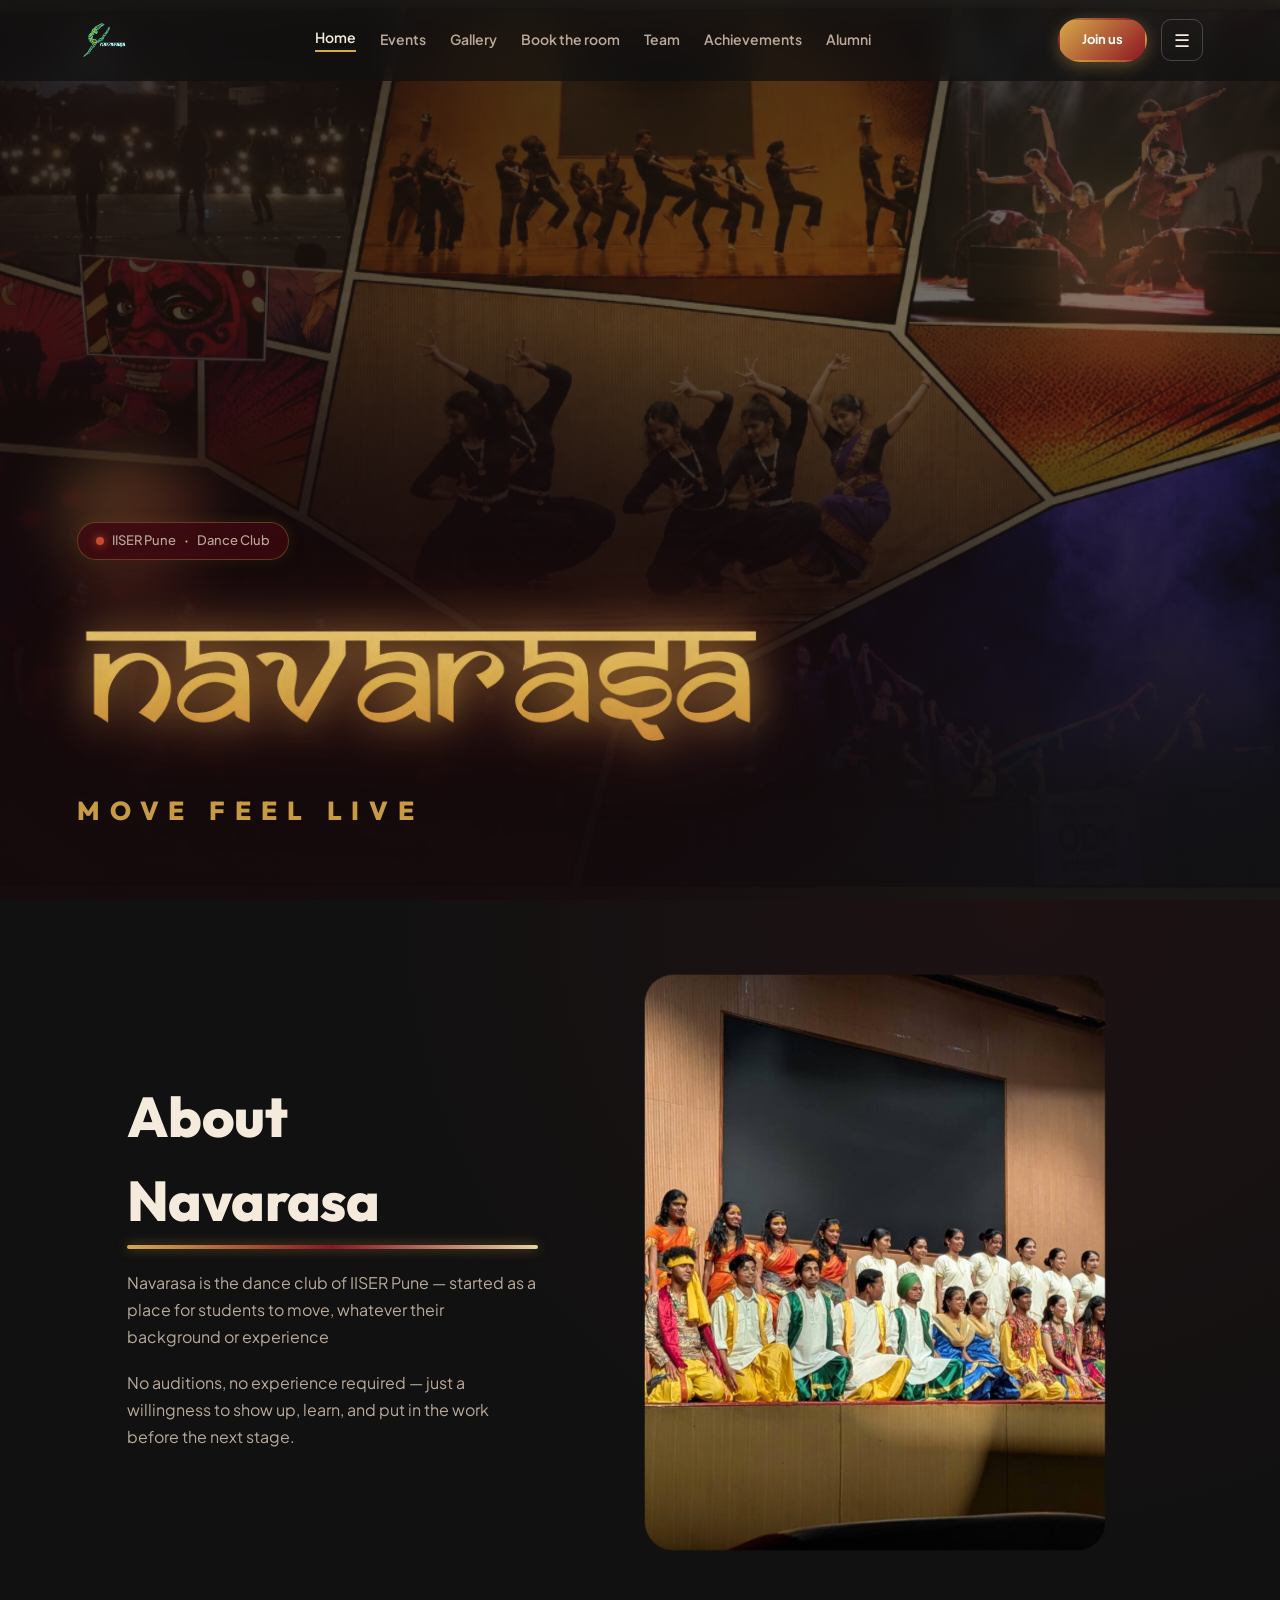
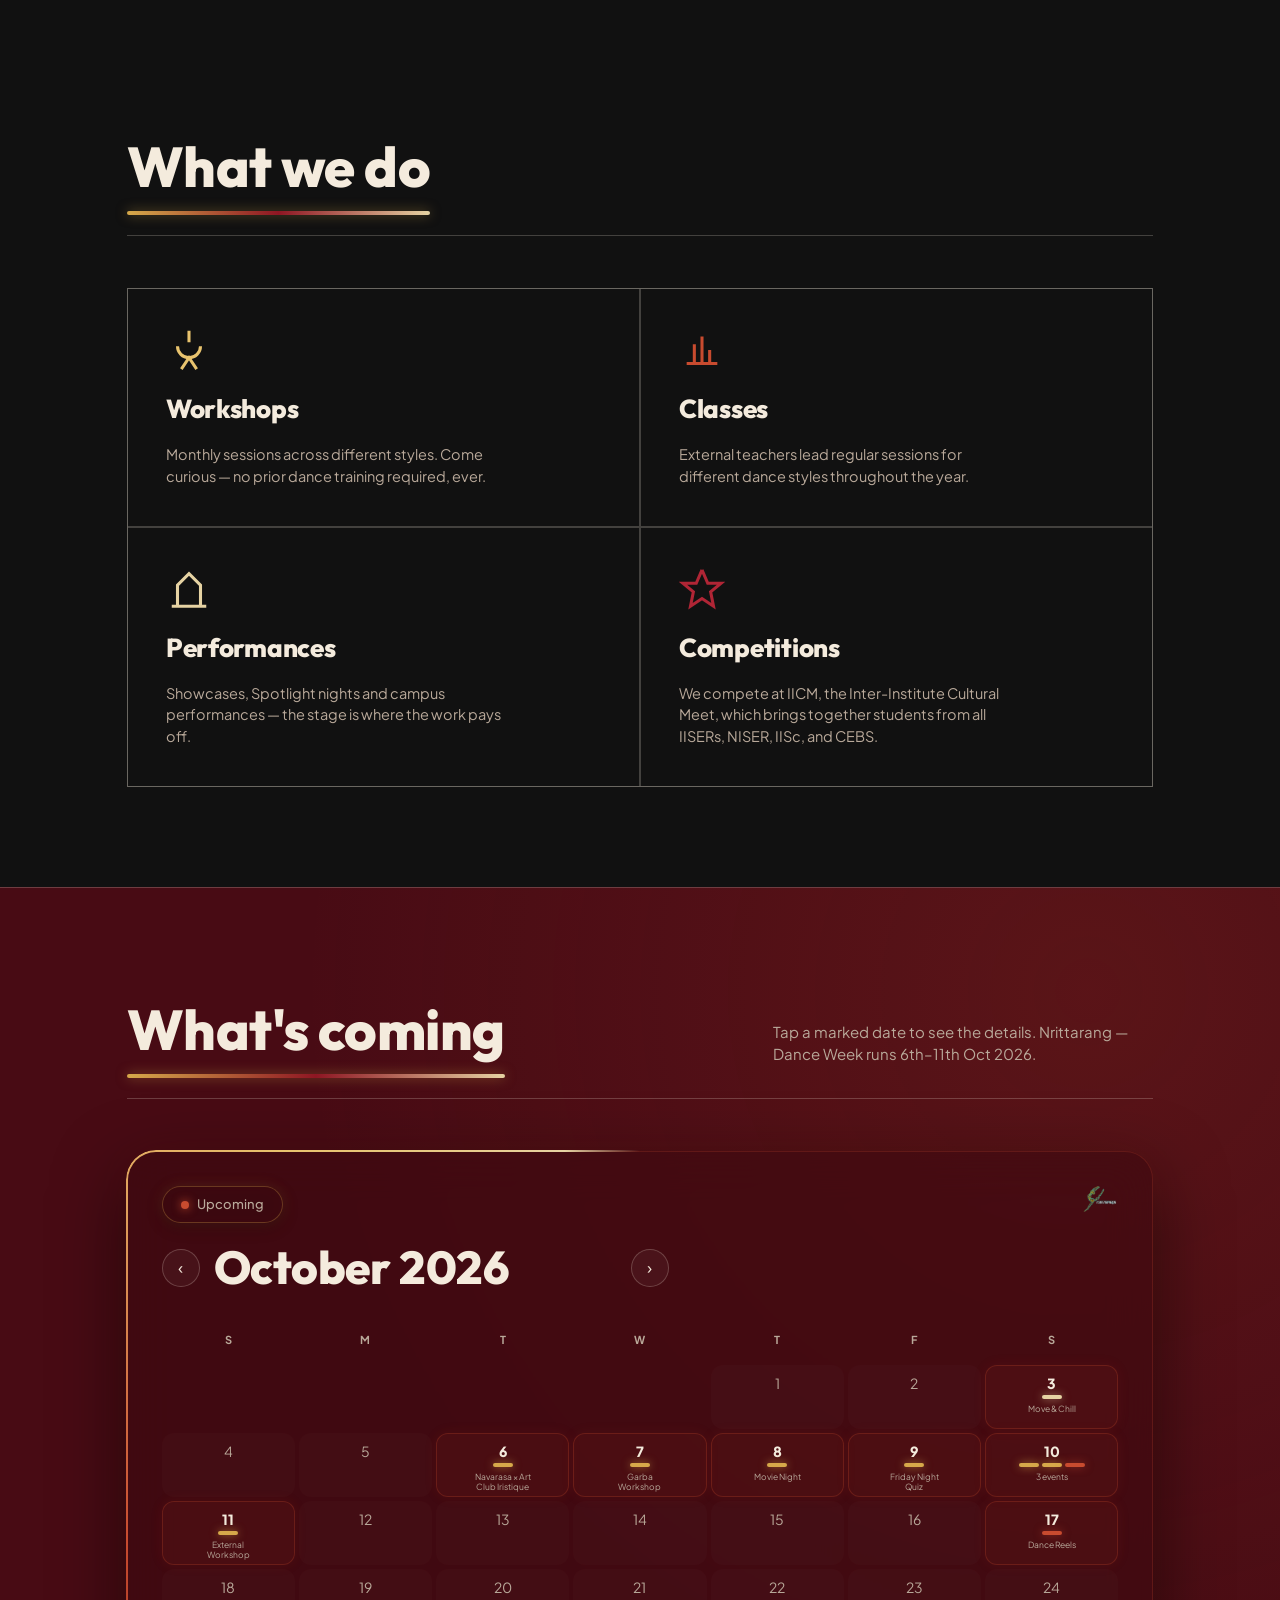
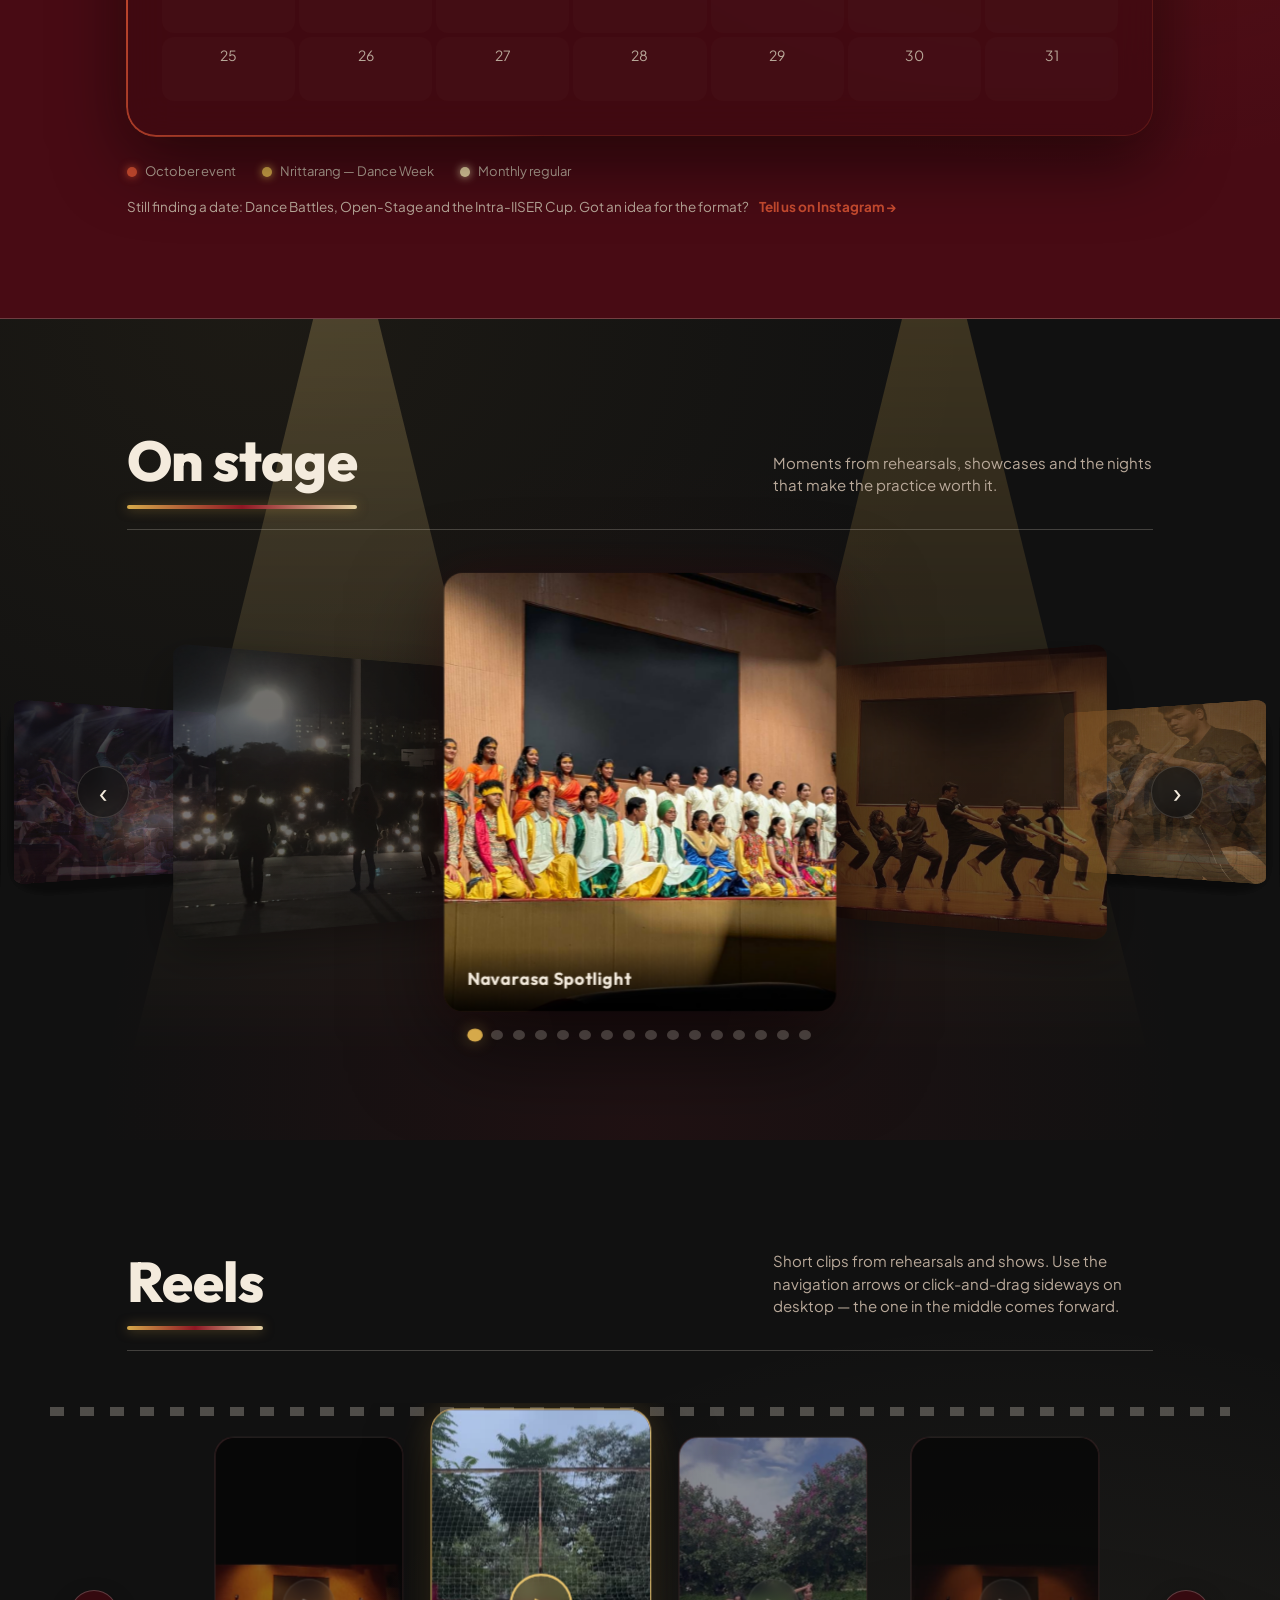
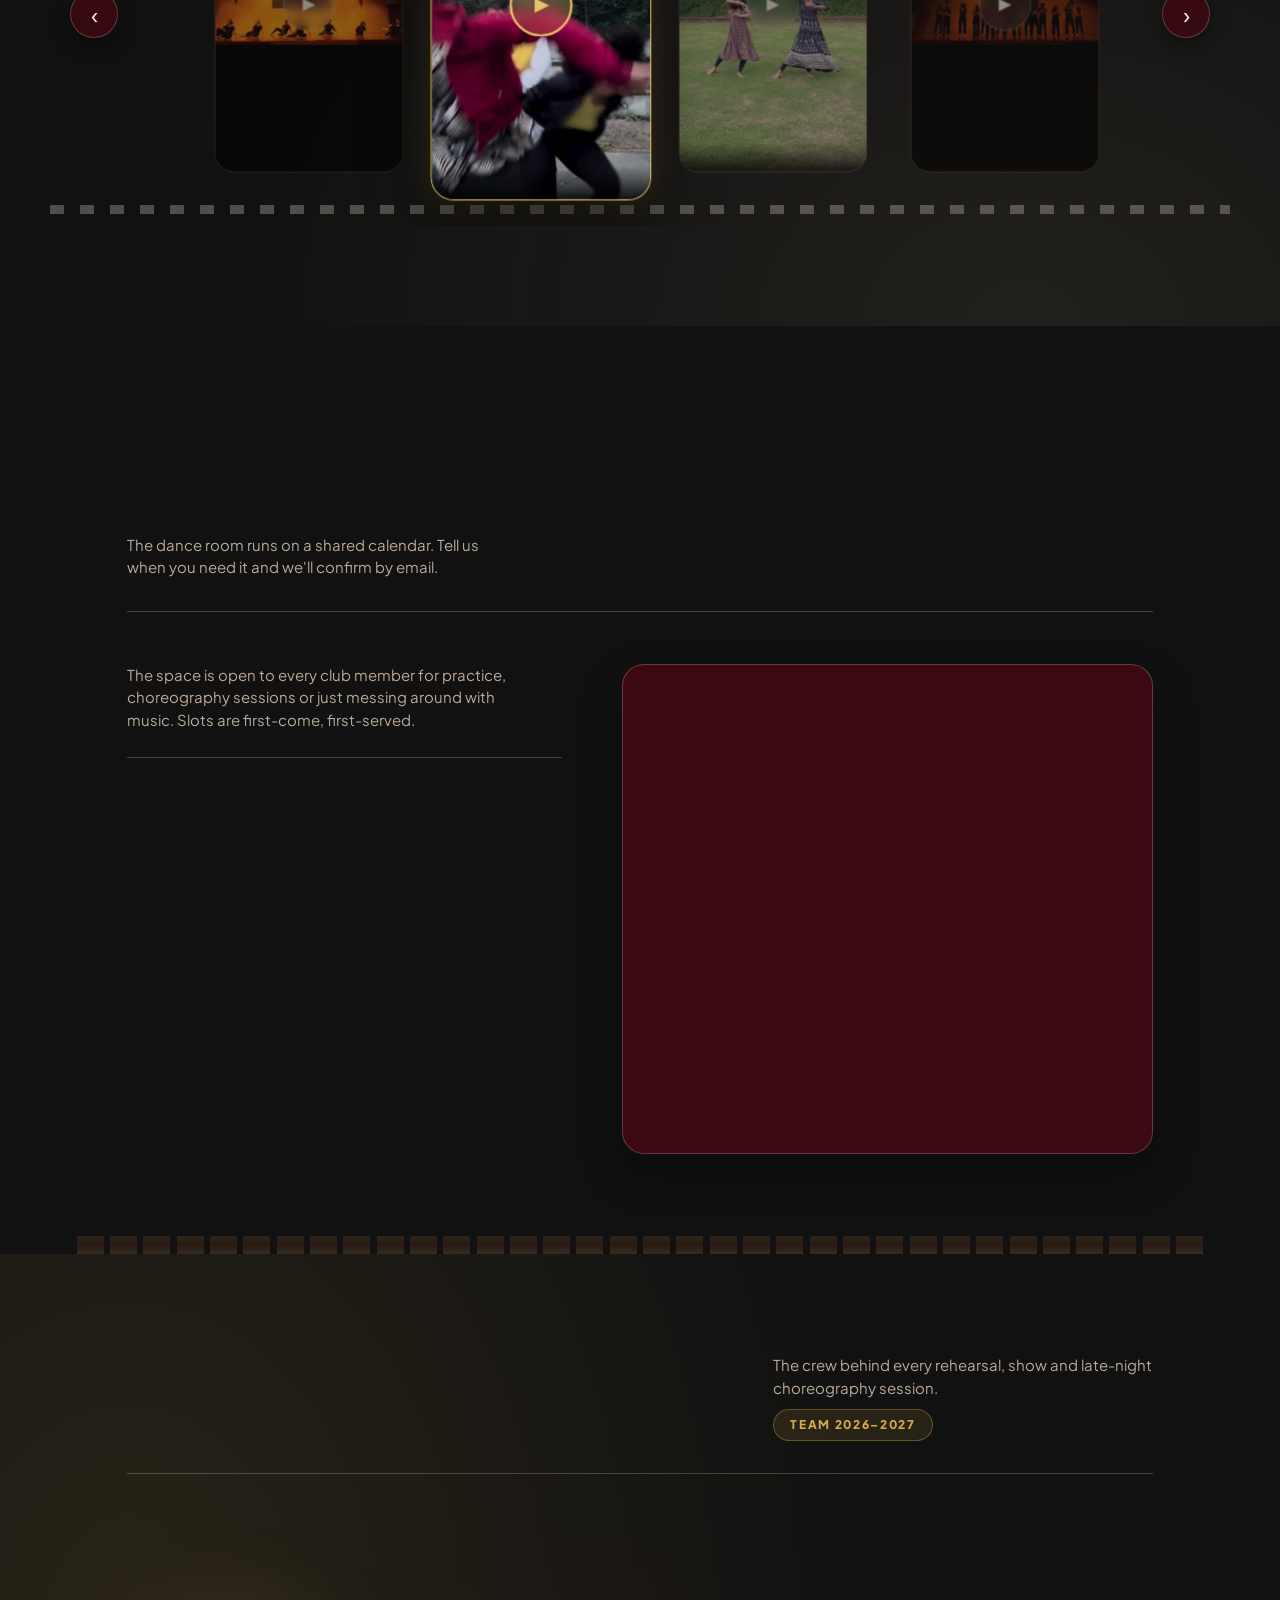
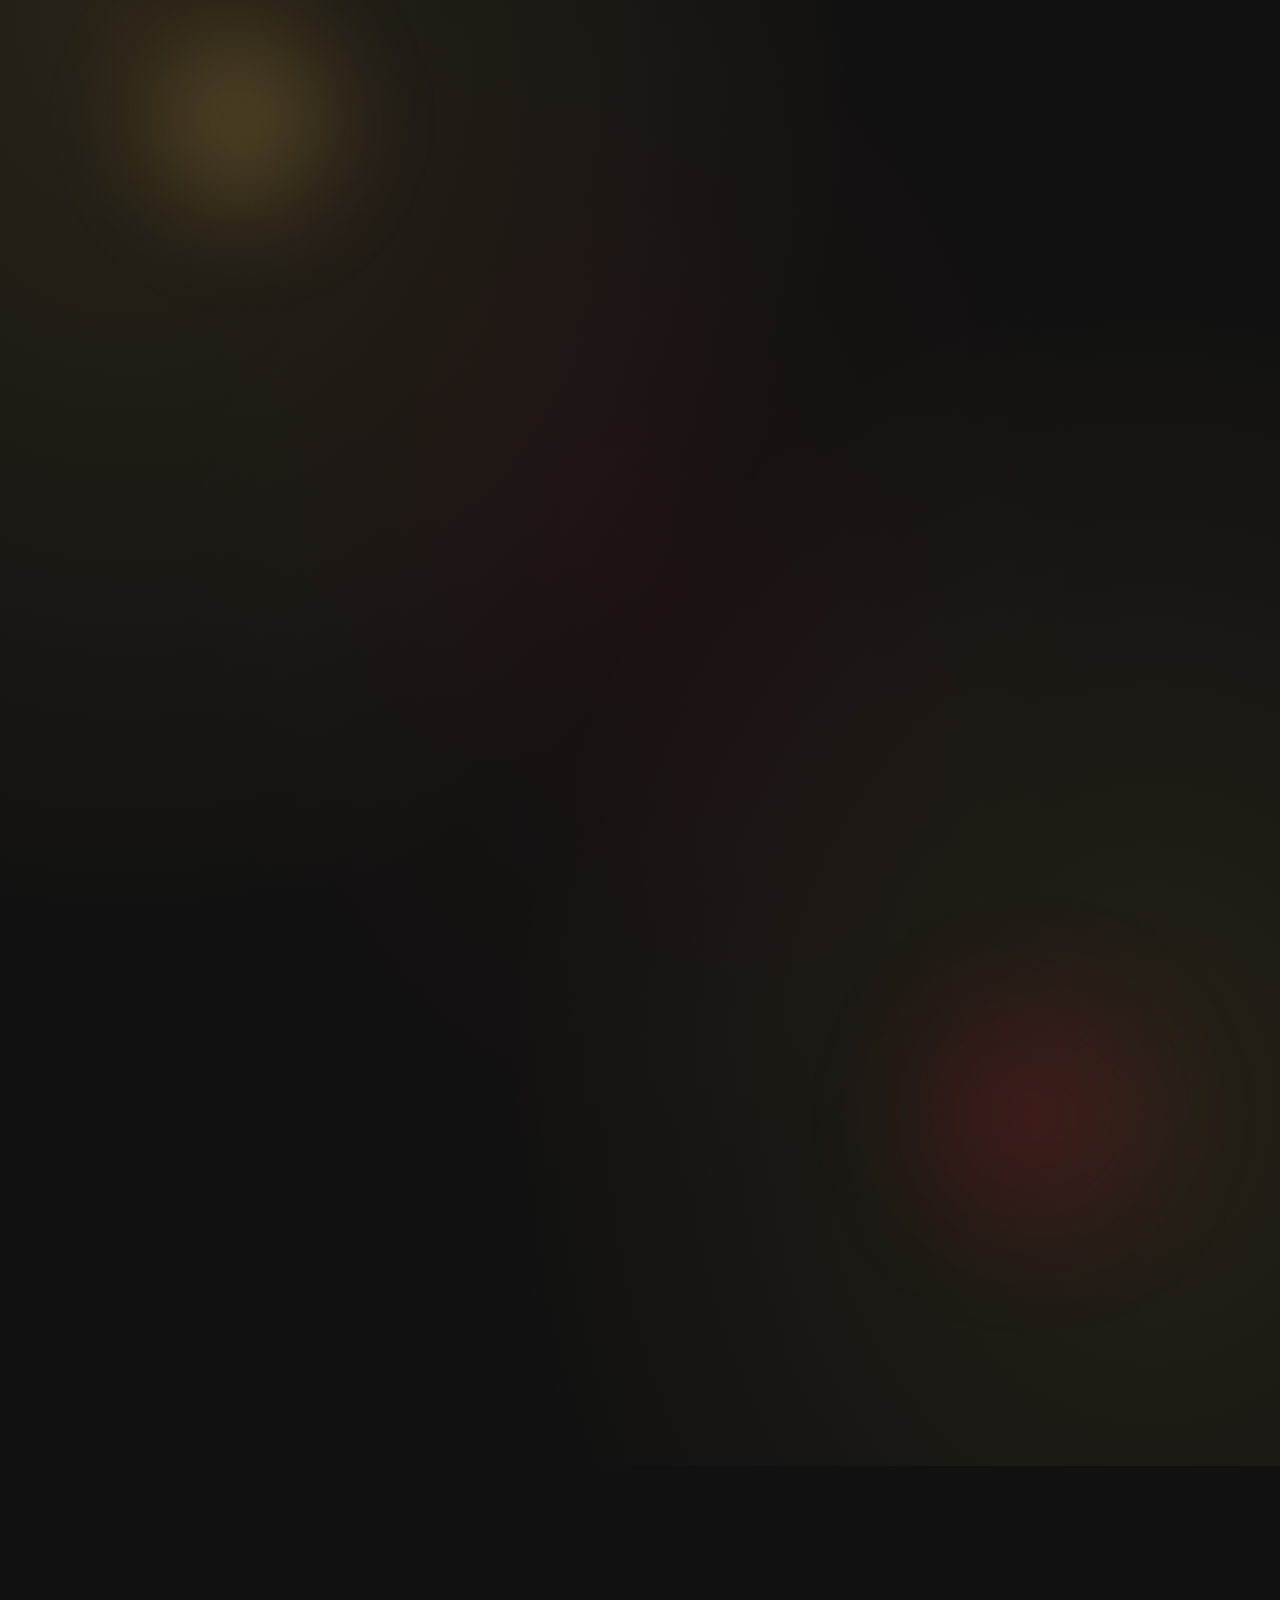
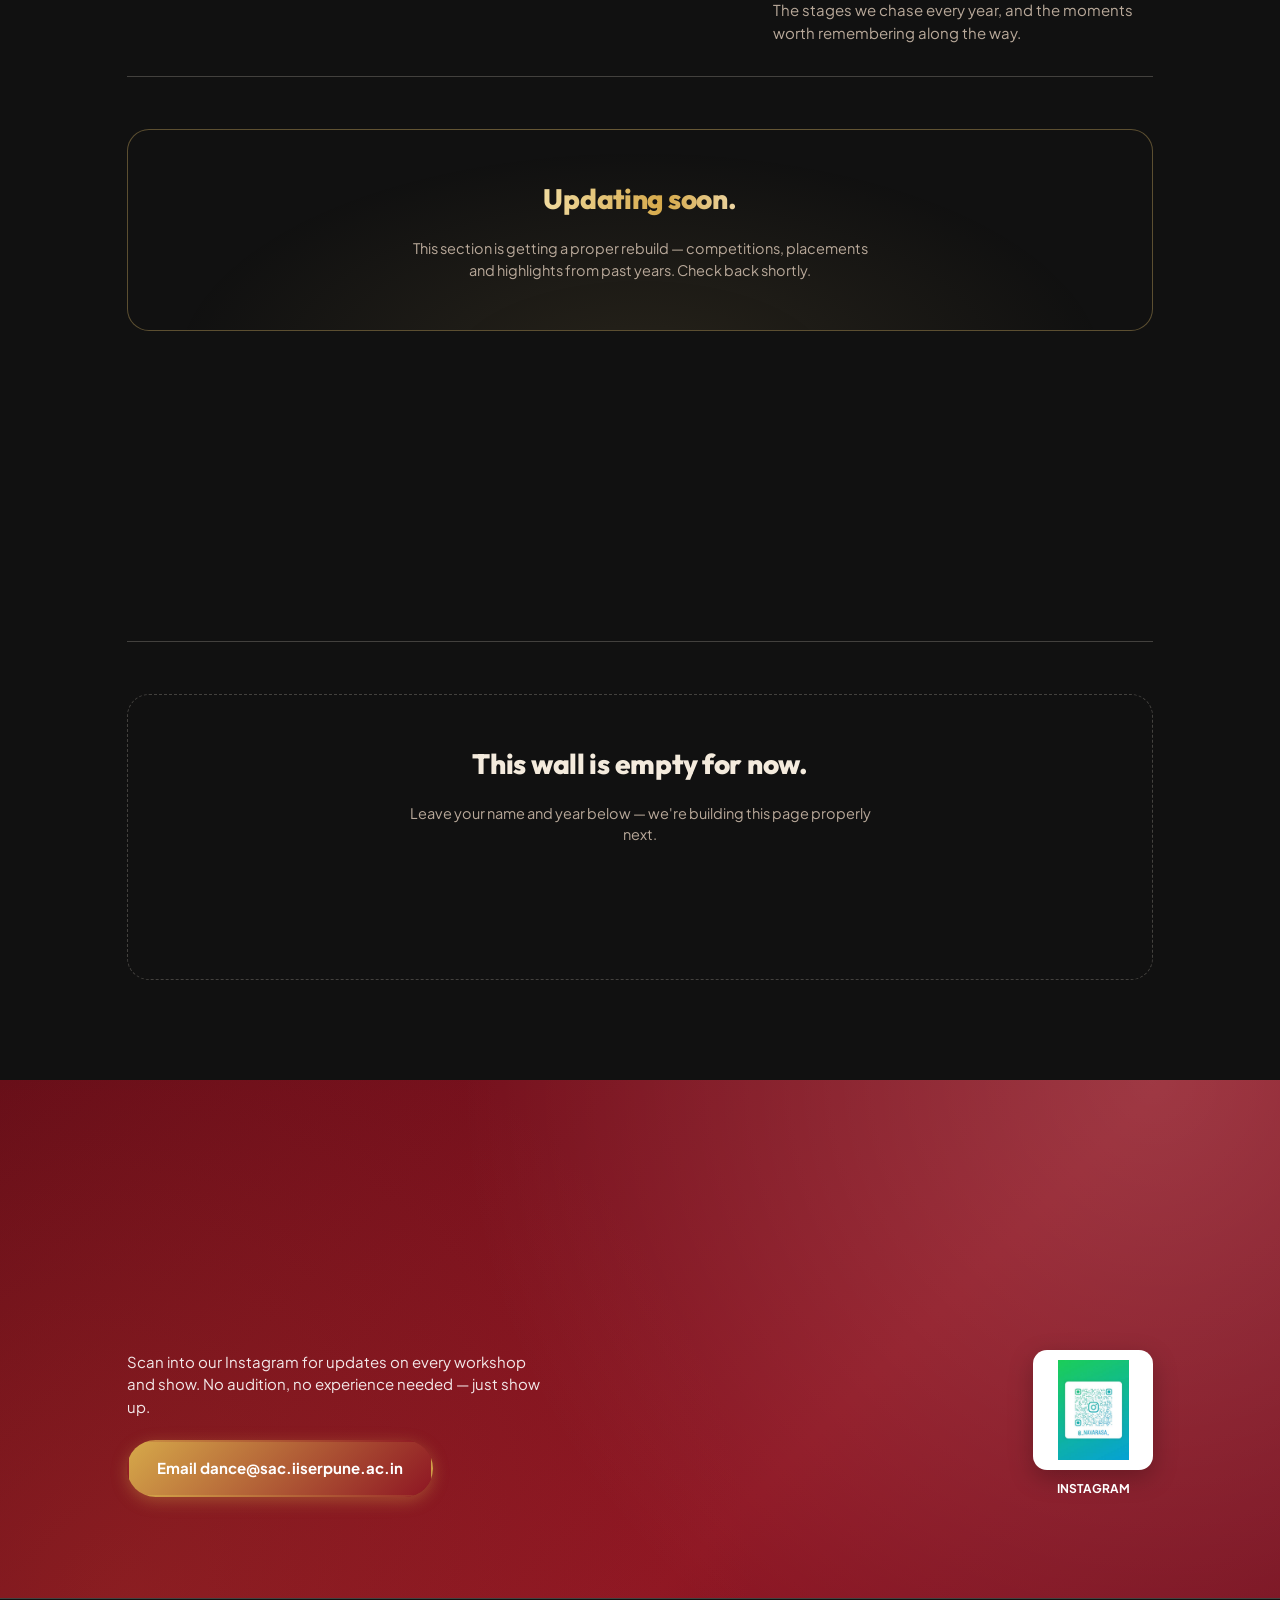
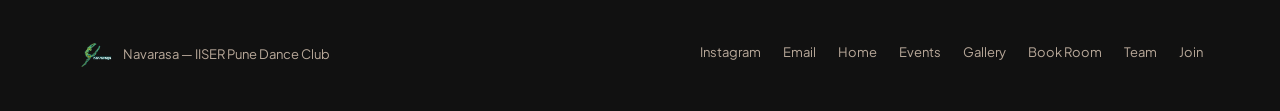
==== commit 0cb6060e: "updated the calender, did some changes on hero section" ====
--- a/navarasa-site/index.html
+++ b/navarasa-site/index.html
@@ -69,10 +69,6 @@
     <span class="brush">MOVE FEEL LIVE </span>
     <div class="hero-row">
       <p class="hero-sub"></p>
-      <div style="display:flex; gap:14px; flex-wrap:wrap;">
-        <a href="#join" class="btn btn-acid">Join Navarasa</a>
-        <a href="#gallery" class="btn btn-outline">Watch us move</a>
-      </div>
     </div>
   </div>
 </header>
@@ -134,7 +130,7 @@
   <div class="wrap">
     <div class="head-row">
       <h2>What's coming</h2>
-      <p>Tap a marked date to see the poster. Dates below are placeholders until the schedule's locked in.</p>
+      <p>Tap a marked date to see the details. Nrittarang — Dance Week runs 6th–11th Oct 2026.</p>
     </div>
 
     <div class="calendar-card">
@@ -157,6 +153,7 @@
 
     <div class="calendar-legend">
       <span class="legend-item"><span class="legend-dot cat-october"></span>October event</span>
+      <span class="legend-item"><span class="legend-dot cat-nrittarang"></span>Nrittarang — Dance Week</span>
       <span class="legend-item"><span class="legend-dot cat-monthly"></span>Monthly regular</span>
     </div>
     <p class="events-note">Still finding a date: Dance Battles, Open-Stage and the Intra-IISER Cup. Got an idea for the format? <a href="https://instagram.com/_navarasa_" target="_blank" rel="noopener">Tell us on Instagram →</a></p>
@@ -270,15 +267,19 @@
       <div class="reel-strip" id="reelStrip">
         <div class="reel-card" data-title="Independence Day '26" data-video="assets/reels/reel-01.mp4">
           <div class="reel-thumb"><img src="assets/reels/reel-01.jpg" alt="" loading="lazy"><span class="reel-play">▶</span></div>
-          <span class="reel-label">Independence Day '26</span>
+          <span class="reel-label"></span>
         </div>
         <div class="reel-card" data-title="Dance Reel 1" data-video="assets/reels/reel-02.mp4">
           <div class="reel-thumb"><img src="assets/reels/reel-02.jpg" alt="" loading="lazy"><span class="reel-play">▶</span></div>
-          <span class="reel-label">Dance Reel 1</span>
+          <span class="reel-label"></span>
         </div>
         <div class="reel-card" data-title="Dance Reel 2" data-video="assets/reels/reel-03.mp4">
           <div class="reel-thumb"><img src="assets/reels/reel-03.jpg" alt="" loading="lazy"><span class="reel-play">▶</span></div>
-          <span class="reel-label">Dance Reel 2</span>
+          <span class="reel-label"></span>
+        </div>
+        <div class="reel-card" data-title="Dance Reel 3" data-video="assets/reels/reel-04.mp4">
+          <div class="reel-thumb"><img src="assets/reels/reel-04.jpg" alt="" loading="lazy"><span class="reel-play">▶</span></div>
+          <span class="reel-label"></span>
         </div>
       </div>
     </div>
@@ -341,7 +342,7 @@
   <div class="wrap">
     <div class="head-row">
       <h2>The people who move it</h2>
-      <p>The crew behind every rehearsal, show and late-night choreography session.</p>
+      <p>The crew behind every rehearsal, show and late-night choreography session.<br><span class="team-season">Team 2026–2027</span></p>
     </div>
 
     <div class="polaroid-grid" id="polaroidGrid">
--- a/navarasa-site/css/style.css
+++ b/navarasa-site/css/style.css
@@ -116,6 +116,7 @@
   padding:5px 14px; border-radius:999px; display:inline-block;
 }
 .status-october{ background:rgba(200,75,47,.18); color:var(--magenta); border:1px solid rgba(200,75,47,.3); }
+.status-nrittarang{ background:rgba(230,211,163,.14); color:var(--cyan); border:1px solid rgba(230,211,163,.35); }
 .status-monthly{ background:rgba(214,169,74,.18); color:var(--acid); border:1px solid rgba(214,169,74,.3); }
 
 @media (prefers-reduced-motion: reduce){
@@ -447,6 +448,8 @@
 .cal-day .dot-bar{ width:20px; height:4px; border-radius:2px; }
 .cal-day .cal-cap{ font-size:8.5px; line-height:1.25; color:var(--paper-dim); max-width:60px; }
 .dot-bar.cat-october{ background:var(--magenta); box-shadow:0 0 8px rgba(200,75,47,.6); }
+.dot-bar.cat-nrittarang{ background:var(--acid); box-shadow:0 0 8px rgba(214,169,74,.7); }
+.dot-row{ display:flex; gap:3px; justify-content:center; }
 .dot-bar.cat-monthly{ background:var(--cyan); box-shadow:0 0 8px rgba(230,211,163,.6); }
 @media (max-width:640px){
   .cal-day{ min-height:52px; font-size:12px; padding-top:8px; }
@@ -457,6 +460,7 @@
 .legend-item{ display:flex; align-items:center; gap:8px; font-size:13px; color:var(--paper-dim); }
 .legend-dot{ width:10px; height:10px; border-radius:50%; flex:none; }
 .legend-dot.cat-october{ background:var(--magenta); box-shadow:0 0 8px var(--magenta); }
+.legend-dot.cat-nrittarang{ background:var(--acid); box-shadow:0 0 8px var(--acid); }
 .legend-dot.cat-monthly{ background:var(--cyan); box-shadow:0 0 8px var(--cyan); }
 
 .events-note{ margin-top:6px; color:var(--paper-dim); font-size:13.5px; display:flex; align-items:center; gap:10px; flex-wrap:wrap; }
@@ -1257,3 +1261,25 @@
 /* reel poster frames */
 .reel-thumb img{ position:absolute; inset:0; width:100%; height:100%; object-fit:cover; }
 .reel-thumb .reel-play{ position:relative; z-index:1; }
+
+/* calendar poster modal — multiple events per day */
+.poster-card{ max-height:86vh; overflow-y:auto; }
+.poster-card .poster-body + .poster-body{ border-top:1px solid var(--line); }
+.poster-card .poster-sub{ color:var(--paper); font-size:14px; margin-bottom:6px; opacity:.85; }
+.poster-card .poster-meta{ color:var(--paper); font-size:14px; margin:0 0 6px; }
+.poster-card .poster-foot{ margin:0 28px 24px; }
+
+/* hero tagline — "MOVE FEEL LIVE" in the display typeface (Outfit) */
+.hero .brush{
+  font-family:"Outfit", "Plus Jakarta Sans", sans-serif; font-weight:800;
+  letter-spacing:.38em; text-transform:uppercase; transform:none; opacity:.92;
+  font-size:clamp(16px, 2.2vw, 26px);
+}
+.hero-row{ margin-top:0; }
+
+/* team season label */
+.team-season{
+  display:inline-block; margin-top:10px; padding:6px 16px; border-radius:999px;
+  font-size:12px; font-weight:800; letter-spacing:.14em; text-transform:uppercase;
+  color:var(--acid); background:rgba(214,169,74,.12); border:1px solid rgba(214,169,74,.35);
+}
